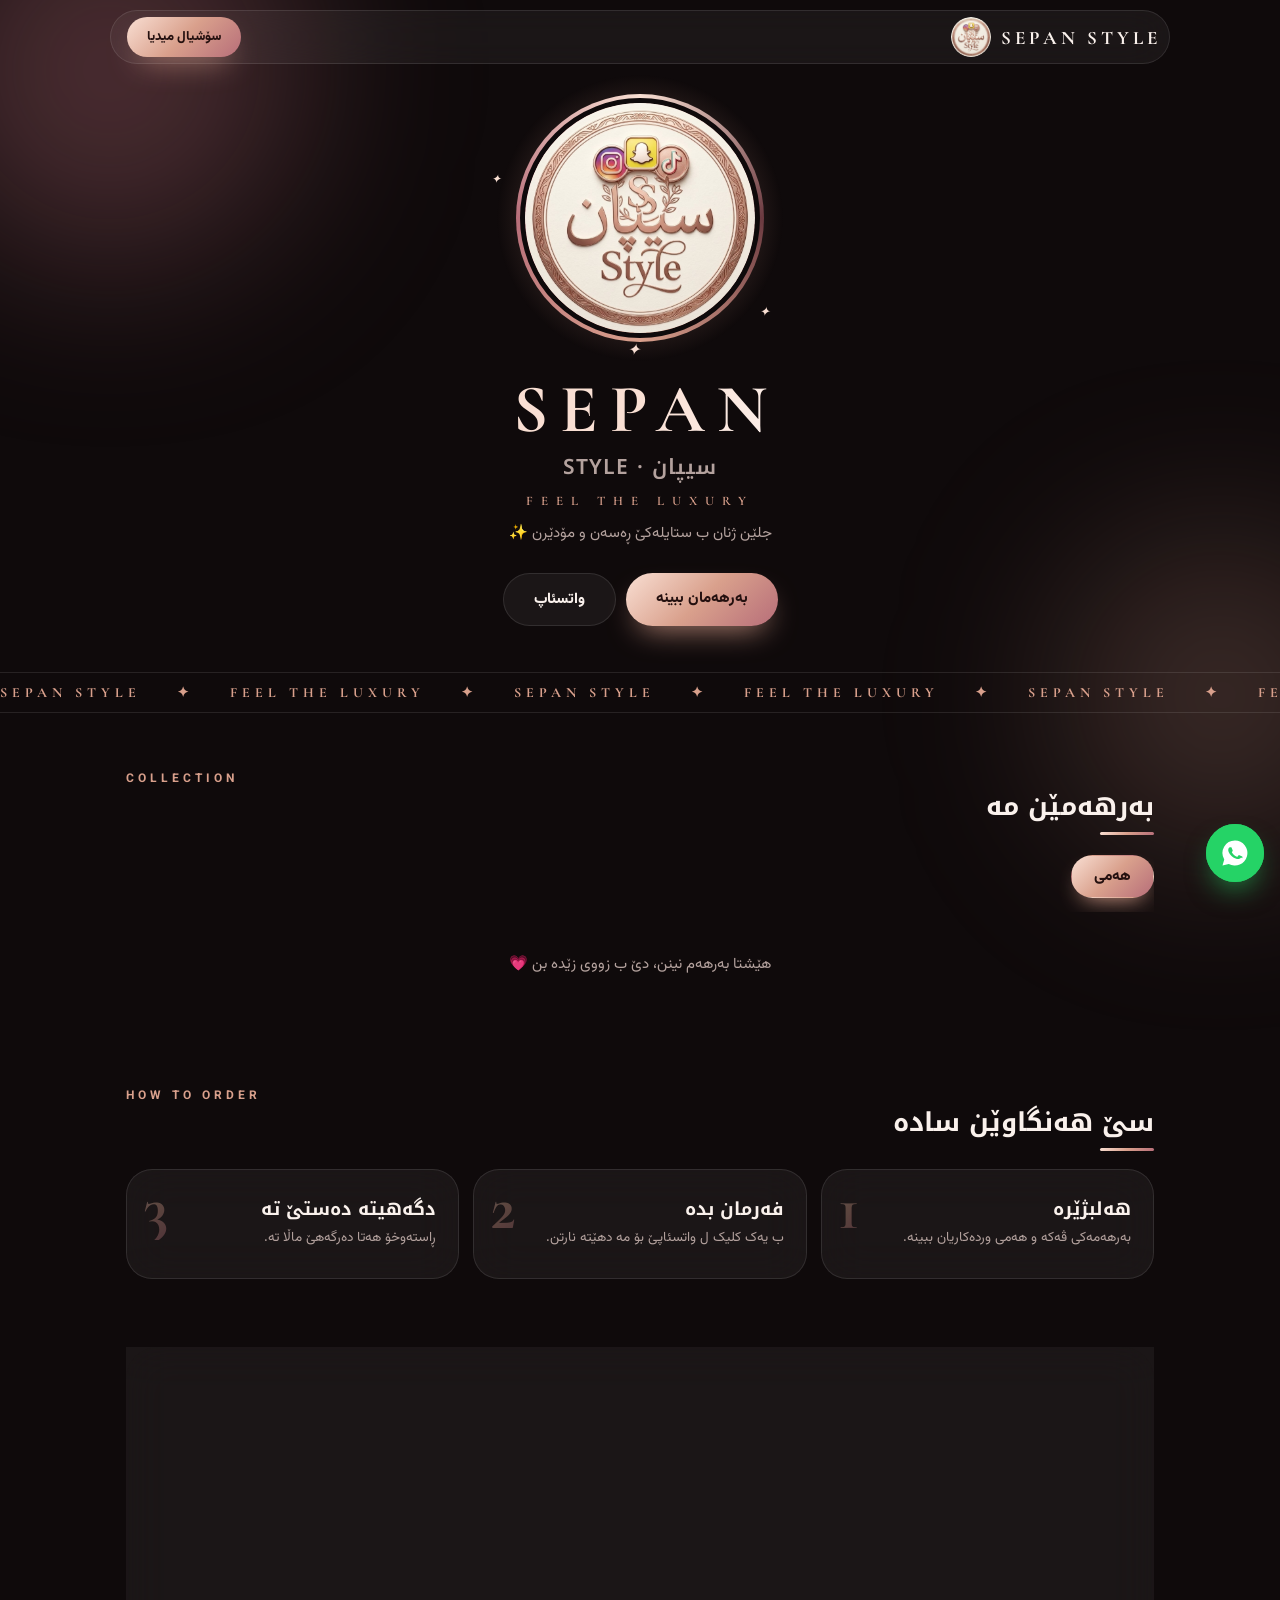
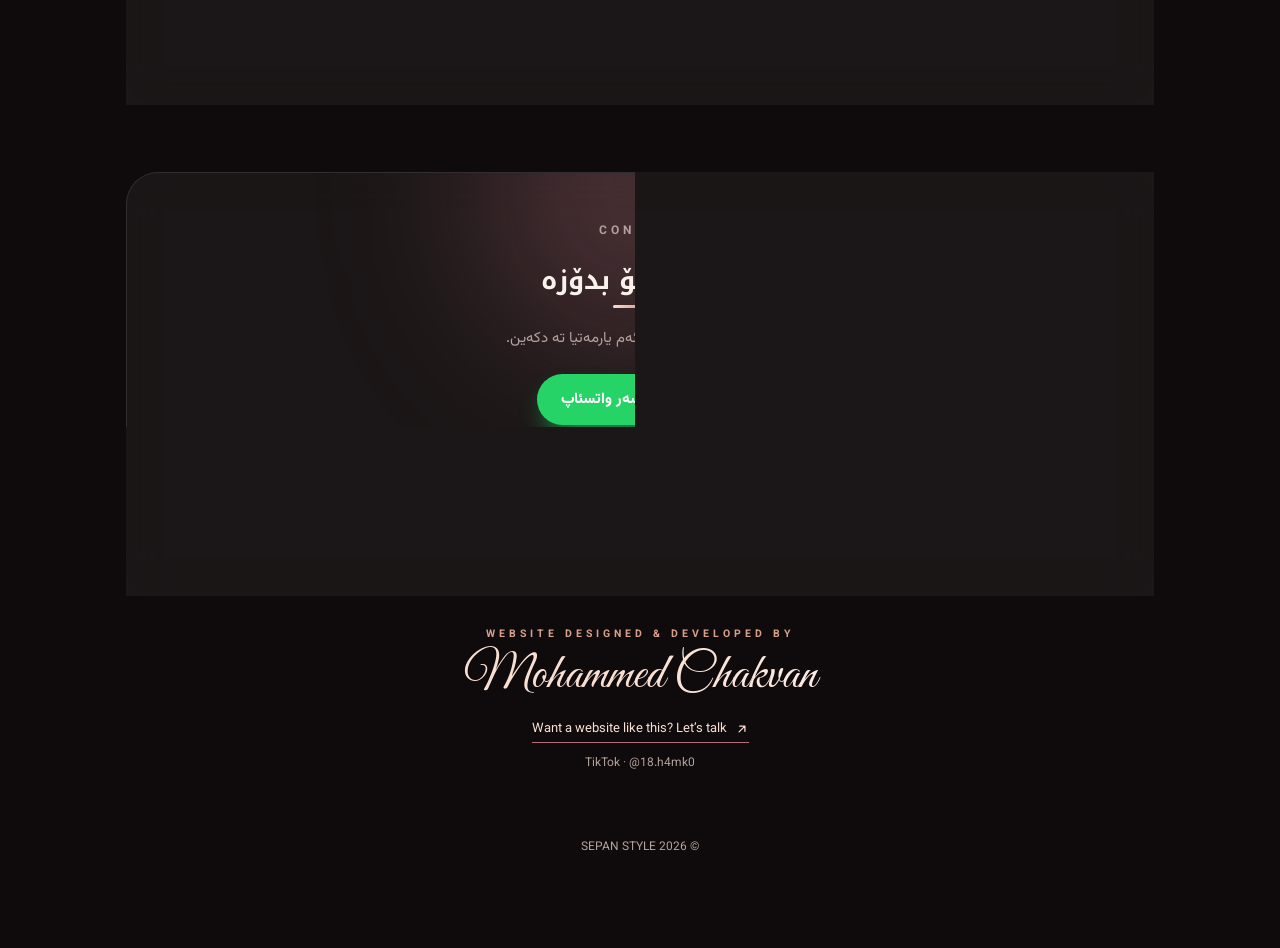
==== index.html @ 9eb83eb8 "Add files via upload" ====
<!DOCTYPE html>
<html lang="ku" dir="rtl"><head><meta charset="UTF-8">
<meta name="viewport" content="width=device-width,initial-scale=1,viewport-fit=cover">
<title>SEPAN STYLE | سیپان</title>
<meta name="description" content="SEPAN STYLE – فرۆشگەهەکا ئۆنلاینا ژنانە، جلێن شیک و مودێرن">
<meta property="og:title" content="SEPAN STYLE | سیپان"><meta property="og:image" content="logo.png">
<meta name="theme-color" content="#0F0A0B">
<link rel="icon" href="favicon.png">
<link href="https://fonts.googleapis.com/css2?family=Great+Vibes&family=Noto+Kufi+Arabic:wght@600;800&family=Vazirmatn:wght@400;500;700&family=Cormorant+Garamond:wght@600;700&display=swap" rel="stylesheet">
<script>document.documentElement.classList.add("js")</script><style>
:root{--bg:#0F0A0B;--ink:#FAF1EC;--mute:#B4A29E;--r1:#F9DFD3;--r2:#D9A08C;--r3:#B76E79;--g:linear-gradient(135deg,#F9DFD3,#D9A08C 50%,#B76E79);--glass:rgba(255,255,255,.05);--edge:rgba(255,255,255,.1)}
*{box-sizing:border-box;margin:0;padding:0;-webkit-tap-highlight-color:transparent}
html{scroll-behavior:smooth;scroll-padding-top:90px}
body{color:var(--ink);font:15px/1.7 Vazirmatn,sans-serif;background:var(--bg);overflow-x:hidden}
h1,h2,h3{font-family:'Noto Kufi Arabic',sans-serif;line-height:1.3}
a{color:inherit;text-decoration:none}button{font:inherit;border:0;background:none;cursor:pointer;color:inherit}
.orb{position:fixed;border-radius:50%;filter:blur(90px);z-index:-1;pointer-events:none;animation:fl 14s ease-in-out infinite alternate}
.o1{width:380px;height:380px;background:rgba(183,110,121,.35);top:-120px;inset-inline-end:-80px}
.o2{width:320px;height:320px;background:rgba(217,160,140,.22);bottom:5%;inset-inline-start:-100px;animation-delay:-6s}
@keyframes fl{to{transform:translate(40px,60px) scale(1.2)}}
.gl{background:var(--glass);backdrop-filter:blur(22px);-webkit-backdrop-filter:blur(22px);border:1px solid var(--edge)}
header{position:sticky;top:calc(10px + env(safe-area-inset-top,0px));z-index:30;width:calc(100% - 20px);max-width:1060px;margin:10px auto 0;display:flex;justify-content:space-between;align-items:center;padding:6px 8px 6px 16px;border-radius:99px;background:rgba(15,10,11,.65);transition:box-shadow .3s,background .3s;animation:dn .8s both}
header.sc2{box-shadow:0 14px 40px -14px #000;background:rgba(15,10,11,.88)}
@keyframes dn{from{opacity:0;transform:translateY(-20px)}}
.brand{display:flex;align-items:center;gap:10px;font:700 19px 'Cormorant Garamond',serif;letter-spacing:4px;direction:ltr}
.brand img{width:40px;height:40px;border-radius:50%}
.btn{position:relative;overflow:hidden;display:inline-block;padding:13px 30px;border-radius:99px;background:var(--g);color:#24100f;font-weight:800;text-align:center;box-shadow:0 14px 30px -12px rgba(217,160,140,.85);transition:transform .25s,box-shadow .25s}
.btn::after{content:"";position:absolute;top:0;bottom:0;width:60px;left:-100px;background:linear-gradient(100deg,transparent,rgba(255,255,255,.65),transparent);transform:skewX(-20deg);animation:sh 4s infinite}
@keyframes sh{40%,100%{left:130%}}
.btn:hover{transform:translateY(-3px)}.btn:active{transform:scale(.97)}.btn.sm{padding:9px 20px;font-size:13px}
.btn.g{background:var(--glass);color:var(--ink);border:1px solid var(--edge);box-shadow:none}.btn.g::after{display:none}
.hero{text-align:center;padding:44px 20px 24px;max-width:640px;margin:0 auto}
.hero>*{animation:up .9s cubic-bezier(.2,.8,.2,1) both}
.hero>:nth-child(2){animation-delay:.15s}.hero>:nth-child(3){animation-delay:.28s}.hero>:nth-child(4){animation-delay:.4s}.hero>:nth-child(5){animation-delay:.52s}
@keyframes up{from{opacity:0;transform:translateY(30px)}}
.logo{position:relative;width:min(60vw,240px);margin:0 auto 28px;animation-name:up,bob;animation-duration:.9s,6s;animation-delay:0s,1s;animation-iteration-count:1,infinite;animation-timing-function:ease,ease-in-out;animation-direction:normal,alternate}
@keyframes bob{to{transform:translateY(-10px)}}
.logo::before{content:"";position:absolute;inset:-4px;border-radius:50%;background:conic-gradient(#F9DFD3,#6b3a40,#D9A08C,#B76E79,#F9DFD3);animation:spin 8s linear infinite}
.logo::after{content:"";position:absolute;inset:-36px;border-radius:50%;background:radial-gradient(circle,rgba(217,160,140,.5),transparent 65%);z-index:-1;animation:pulse 3.5s ease-in-out infinite}
@keyframes spin{to{transform:rotate(360deg)}}@keyframes pulse{50%{transform:scale(1.12);opacity:.7}}
.logo img{position:relative;width:100%;border-radius:50%;display:block;border:5px solid var(--bg)}
.sp{position:absolute;color:var(--r1);font-size:16px;animation:tw 2.8s ease-in-out infinite}
.sp:nth-child(1){top:4%;inset-inline-start:-8%}.sp:nth-child(2){top:30%;inset-inline-end:-12%;animation-delay:.9s;font-size:12px}.sp:nth-child(3){bottom:6%;inset-inline-start:-4%;animation-delay:1.7s;font-size:13px}
@keyframes tw{0%,100%{opacity:0;transform:scale(.4) rotate(0)}50%{opacity:1;transform:scale(1.2) rotate(90deg)}}
.txt{background:linear-gradient(110deg,#F9DFD3 20%,#fff 40%,#D9A08C 60%,#B76E79 80%);background-size:250% 100%;-webkit-background-clip:text;background-clip:text;color:transparent;animation:ms 6s linear infinite}
@keyframes ms{to{background-position:-250% 0}}
.hero .en{font:700 clamp(42px,13vw,68px)/1 'Cormorant Garamond',serif;letter-spacing:12px;padding-inline-start:12px;direction:ltr}
.hero h1{font-size:21px;font-weight:600;letter-spacing:1px;color:var(--mute);margin:10px 0 12px}
.hero p{color:var(--mute);margin-bottom:26px}.row{display:flex;gap:10px;justify-content:center;flex-wrap:wrap}
.mq{overflow:hidden;margin:22px 0;border-block:1px solid var(--edge);padding:11px 0;direction:ltr}
.mq div{display:flex;gap:36px;width:max-content;animation:mq 26s linear infinite;font:700 14px 'Cormorant Garamond',serif;letter-spacing:5px;color:var(--r2)}
@keyframes mq{to{transform:translateX(-50%)}}
section{max-width:1060px;margin:0 auto;padding:34px 16px}
.lbl{color:var(--r2);font-weight:700;font-size:12px;letter-spacing:4px;direction:ltr;text-align:start}
h2{font-size:26px;margin-bottom:18px}
h2::after{content:"";display:block;width:54px;height:3px;border-radius:9px;background:var(--g);margin-top:8px}
.js .rv{opacity:0;transform:translateY(32px);transition:opacity .8s cubic-bezier(.2,.8,.2,1),transform .8s cubic-bezier(.2,.8,.2,1);transition-delay:calc(var(--i,0)*70ms)}.js .rv.in{opacity:1;transform:none}
.filters{display:flex;gap:8px;overflow-x:auto;padding:2px 0 14px;scrollbar-width:none}
.filters button{white-space:nowrap;padding:8px 22px;border-radius:99px;background:var(--glass);border:1px solid var(--edge);color:var(--mute);transition:.25s}
.filters button.on{background:var(--g);color:#24100f;font-weight:800;border-color:transparent;box-shadow:0 10px 22px -10px var(--r2)}
.grid{display:grid;grid-template-columns:repeat(2,1fr);gap:12px}
@media(min-width:760px){.grid{grid-template-columns:repeat(4,1fr);gap:20px}}
.card{background:var(--glass);border:1px solid var(--edge);border-radius:24px;overflow:hidden;text-align:start;position:relative;transition:transform .35s cubic-bezier(.2,.8,.2,1),border-color .3s,box-shadow .3s}
.card:hover{transform:translateY(-8px);border-color:rgba(217,160,140,.55);box-shadow:0 30px 50px -26px rgba(183,110,121,.7)}
.ph{aspect-ratio:3/4;background:linear-gradient(160deg,#2c1f20,#171011);display:grid;place-items:center;font-size:42px;overflow:hidden}
.ph img{width:100%;height:100%;object-fit:cover;transition:transform .6s}.card:hover .ph img{transform:scale(1.08)}
.card .t{padding:12px 14px 16px}.card b{display:block;font-size:14px}.pr{color:var(--r1);font-weight:700;font-size:13.5px}
.tag{position:absolute;top:10px;inset-inline-start:10px;background:var(--g);color:#24100f;font-size:11px;font-weight:800;padding:2px 12px;border-radius:99px;z-index:1}.tag.s{background:#fff;color:#111}
.empty{text-align:center;color:var(--mute);padding:40px 0;grid-column:1/-1}
.modal{position:fixed;inset:0;background:rgba(0,0,0,.65);backdrop-filter:blur(10px);display:flex;align-items:flex-end;justify-content:center;z-index:60;animation:fi .3s}
@keyframes fi{from{opacity:0}}.modal[hidden]{display:none}
.sheet{background:#191112;border:1px solid var(--edge);width:100%;max-width:480px;max-height:92vh;overflow:auto;border-radius:30px 30px 0 0;position:relative;padding-bottom:calc(18px + env(safe-area-inset-bottom,0px));animation:sl .45s cubic-bezier(.2,.8,.2,1)}
@keyframes sl{from{transform:translateY(80px);opacity:0}}
.sheet .ph{aspect-ratio:1/1.1;font-size:60px}.x{position:absolute;top:12px;inset-inline-end:12px;width:38px;height:38px;border-radius:50%;background:rgba(0,0,0,.6);color:#fff;z-index:2;border:1px solid var(--edge)}
.th{display:flex;gap:8px;padding:10px 16px 0;overflow-x:auto}.th img{width:56px;height:56px;object-fit:cover;border-radius:12px;opacity:.5;border:2px solid transparent;transition:.2s}.th img.on{opacity:1;border-color:var(--r2)}
.sb{padding:16px}.sb h3{font-size:21px}.sz{display:flex;gap:8px;flex-wrap:wrap;margin:10px 0 6px}
.sz button{min-width:46px;padding:8px 14px;border-radius:14px;border:1.5px solid var(--edge);font-weight:700;transition:.2s}.sz button.on{background:var(--g);color:#24100f;border-color:transparent}
.socs{display:grid;gap:14px}@media(min-width:760px){.socs{grid-template-columns:repeat(3,1fr)}}
.sc{--x:50%;--y:50%;position:relative;display:flex;align-items:center;gap:16px;padding:22px 20px;border-radius:28px;overflow:hidden;background:linear-gradient(160deg,rgba(255,255,255,.08),rgba(255,255,255,.02));border:1px solid var(--edge);transition:transform .35s cubic-bezier(.2,.8,.2,1),border-color .3s,box-shadow .3s}
.sc::before{content:"";position:absolute;inset:0;background:radial-gradient(260px circle at var(--x) var(--y),var(--c),transparent 70%);opacity:0;transition:opacity .3s;mix-blend-mode:soft-light}
.sc::after{content:"";position:absolute;width:150px;height:150px;border-radius:50%;inset-inline-end:-50px;top:-60px;background:var(--c);opacity:.2;filter:blur(44px);transition:opacity .3s}
.sc:hover{transform:translateY(-6px);border-color:var(--c);box-shadow:0 26px 44px -24px var(--c)}.sc:hover::before{opacity:.7}.sc:hover::after{opacity:.45}
.sc.ig{--c:#E1306C}.sc.tt{--c:#25F4EE}.sc.snap{--c:#FFFC00}
.si{flex:none;width:62px;height:62px;border-radius:20px;display:grid;place-items:center;box-shadow:0 14px 26px -10px var(--c);position:relative;z-index:1;transition:transform .4s}
.sc:hover .si{transform:rotate(-8deg) scale(1.1)}.si svg{width:30px;height:30px}
.ig .si{background:linear-gradient(45deg,#F9CE34,#EE2A7B 55%,#6228D7)}.tt .si{background:#000;border:1px solid rgba(255,255,255,.2)}.tt .si svg{filter:drop-shadow(2px 2px 0 #FE2C55) drop-shadow(-2px -2px 0 #25F4EE)}.snap .si{background:#FFFC00}
.st{flex:1;display:flex;flex-direction:column;position:relative;z-index:1;min-width:0}.st b{font-size:17px}.st small{color:var(--mute);font-size:12px}
.st em{font-style:normal;color:var(--r1);font-weight:700;font-size:14px;margin-top:4px;direction:ltr;text-align:start;display:block}
.ar{position:relative;z-index:1;flex:none;width:36px;height:36px;border-radius:50%;display:grid;place-items:center;border:1px solid var(--edge);transition:.3s}
.ar svg{width:16px;height:16px}.sc:hover .ar{background:var(--c);color:#111;border-color:transparent;transform:rotate(-45deg)}
.cta{margin-top:18px;display:flex;flex-wrap:wrap;align-items:center;justify-content:space-between;gap:14px;padding:22px;border-radius:28px}
.cta b{font-size:17px;display:block}.cta span{color:var(--mute);font-size:13px}
.cta .ph2{font-weight:800;direction:ltr;color:var(--r1);margin-top:4px;display:block;font-size:16px}
.wa{display:inline-flex;align-items:center;gap:10px;background:#25D366;color:#fff;padding:13px 24px;border-radius:99px;font-weight:800;box-shadow:0 14px 28px -12px #25D366;transition:transform .25s}.wa:hover{transform:translateY(-3px)}
.wa svg{width:22px;height:22px}
.fab{position:fixed;bottom:calc(18px + env(safe-area-inset-bottom,0px));inset-inline-start:16px;z-index:40;width:58px;height:58px;border-radius:50%;background:#25D366;display:grid;place-items:center;box-shadow:0 14px 28px -8px rgba(37,211,102,.6)}
.fab::before{content:"";position:absolute;inset:0;border-radius:50%;border:2px solid #25D366;animation:rp 2.2s infinite}
@keyframes rp{to{transform:scale(1.7);opacity:0}}.fab svg{width:30px;height:30px}
.own{position:relative;text-align:center;padding:48px 16px;border-radius:32px;overflow:hidden}
.own::before{content:"";position:absolute;inset:-2px;border-radius:inherit;padding:2px;background:conic-gradient(from 0deg,transparent,#D9A08C,transparent 40%,#B76E79,transparent 80%);-webkit-mask:linear-gradient(#000 0 0) content-box,linear-gradient(#000 0 0);-webkit-mask-composite:xor;mask-composite:exclude;animation:spin 7s linear infinite}
.own small{display:block;color:var(--r2);font-weight:700;letter-spacing:5px;font-size:11px;direction:ltr}
.own .nm{font:400 clamp(58px,19vw,110px)/1.1 'Great Vibes',cursive;margin:10px 0 6px;filter:drop-shadow(0 8px 24px rgba(217,160,140,.35));direction:ltr;display:block}
.own span.k{color:var(--mute);font-size:13px}
.own .ln{width:80px;height:1px;margin:14px auto 0;background:var(--g)}
footer{text-align:center;color:var(--mute);font-size:12px;padding:20px 16px calc(90px + env(safe-area-inset-bottom,0px))}

.hero .fl{display:block;margin:2px 0 12px;font:600 13px 'Cormorant Garamond',serif;letter-spacing:8px;color:var(--r2);direction:ltr}
.steps{display:grid;gap:14px}@media(min-width:760px){.steps{grid-template-columns:repeat(3,1fr)}}
.stp{position:relative;padding:28px 22px;border-radius:26px;overflow:hidden;transition:transform .35s,border-color .3s}
.stp:hover{transform:translateY(-6px);border-color:rgba(217,160,140,.5)}
.stp i{font:700 64px/1 'Cormorant Garamond',serif;font-style:normal;position:absolute;inset-inline-end:16px;top:6px;background:var(--g);-webkit-background-clip:text;background-clip:text;color:transparent;opacity:.35}
.stp h3{font-size:18px;margin-bottom:6px;position:relative}.stp p{color:var(--mute);font-size:13.5px;position:relative}
.about{text-align:center;padding:44px 22px;border-radius:32px}
.about h2::after{margin-inline:auto}.about>p{color:var(--mute);max-width:560px;margin:0 auto 24px}
.fts{display:grid;gap:12px;text-align:start}@media(min-width:760px){.fts{grid-template-columns:repeat(3,1fr)}}
.ft{padding:16px 18px;border-radius:20px;background:rgba(255,255,255,.04);border:1px solid var(--edge);transition:.3s}.ft:hover{border-color:var(--r2);transform:translateY(-4px)}
.ft b{display:block;color:var(--r1);font-size:15px}.ft span{color:var(--mute);font-size:12.5px}
.ct{text-align:center;padding:48px 20px;border-radius:32px;position:relative;overflow:hidden}
.ct::before{content:"";position:absolute;width:320px;height:320px;border-radius:50%;background:rgba(183,110,121,.3);filter:blur(80px);top:-140px;left:50%;transform:translateX(-50%);animation:pulse 5s infinite}
.ct>*{position:relative}.ct h2::after{margin-inline:auto}.ct>p{color:var(--mute);margin-bottom:22px}
.pills{display:flex;flex-wrap:wrap;gap:10px;justify-content:center;margin-top:22px}
.pl{--c:#fff;display:inline-flex;align-items:center;gap:10px;padding:8px 20px 8px 8px;border-radius:99px;border:1px solid var(--edge);background:var(--glass);font-weight:700;font-size:14px;transition:transform .3s,border-color .3s,box-shadow .3s}
.pl .si{width:36px;height:36px;border-radius:50%;box-shadow:none}.pl .si svg{width:18px;height:18px}
.pl:hover{transform:translateY(-4px);border-color:var(--c);box-shadow:0 14px 28px -14px var(--c)}
.pl.ig{--c:#E1306C}.pl.tt{--c:#25F4EE}.pl.snap{--c:#FFFC00}
.ig .si{background:linear-gradient(45deg,#F9CE34,#EE2A7B 55%,#6228D7)}.tt .si{background:#000;border:1px solid rgba(255,255,255,.2)}.snap .si{background:#FFFC00}
.dev{text-align:center;padding:30px 16px 10px}
.dev small{display:block;color:var(--r2);letter-spacing:4px;font-size:10.5px;font-weight:700;direction:ltr}
.dev .nm{font:400 clamp(34px,10vw,50px)/1.2 'Great Vibes',cursive;direction:ltr;display:block;margin:2px 0 10px}
.dev .lt{display:inline-flex;align-items:center;gap:8px;font-size:13px;color:var(--r1);border-bottom:1px solid var(--r3);padding-bottom:2px;direction:ltr;transition:gap .3s}.dev .lt:hover{gap:14px}.dev .lt svg{width:14px;height:14px}
.dev .tk{display:block;margin-top:10px;color:var(--mute);font-size:12px;direction:ltr}
@media(prefers-reduced-motion:reduce){*,*::before,*::after{animation:none!important;transition:none!important}.js .rv{opacity:1;transform:none}}
</style></head><body>
<i class="orb o1"></i><i class="orb o2"></i>
<header class="gl" id="hd"><a class="brand" href="#"><img src="logo.png" alt=""><span>SEPAN STYLE</span></a><a class="btn sm" href="#follow">سۆشیال میدیا</a></header>
<div class="hero"><div class="logo"><img src="logo.png" alt="SEPAN STYLE"><i class="sp">✦</i><i class="sp">✦</i><i class="sp">✦</i></div><div class="en txt">SEPAN</div><h1>سیپان · STYLE</h1><span class="fl">FEEL THE LUXURY</span><p>جلێن ژنان ب ستایلەکێ ڕەسەن و مۆدێرن ✨</p><div class="row"><a class="btn" href="#shop">بەرهەمان ببینە</a><a class="btn g" id="hwa" target="_blank" rel="noopener">واتسئاپ</a></div></div>
<div class="mq"><div><span>SEPAN STYLE</span><span>✦</span><span>FEEL THE LUXURY</span><span>✦</span><span>SEPAN STYLE</span><span>✦</span><span>FEEL THE LUXURY</span><span>✦</span><span>SEPAN STYLE</span><span>✦</span><span>FEEL THE LUXURY</span><span>✦</span><span>SEPAN STYLE</span><span>✦</span><span>FEEL THE LUXURY</span><span>✦</span><span>SEPAN STYLE</span><span>✦</span><span>FEEL THE LUXURY</span><span>✦</span><span>SEPAN STYLE</span><span>✦</span><span>FEEL THE LUXURY</span><span>✦</span><span>SEPAN STYLE</span><span>✦</span><span>FEEL THE LUXURY</span><span>✦</span><span>SEPAN STYLE</span><span>✦</span><span>FEEL THE LUXURY</span><span>✦</span></div></div>
<section id="shop"><p class="lbl rv">COLLECTION</p><h2 class="rv">بەرهەمێن مە</h2><div class="filters rv" id="filters"></div><div class="grid" id="grid"></div></section>
<section id="how"><p class="lbl rv">HOW TO ORDER</p><h2 class="rv">سێ هەنگاوێن سادە</h2><div class="steps">
<div class="stp gl rv" style="--i:0"><i>1</i><h3>هەلبژێرە</h3><p>بەرهەمەکی ڤەکە و هەمی وردەکاریان ببینە.</p></div>
<div class="stp gl rv" style="--i:1"><i>2</i><h3>فەرمان بدە</h3><p>ب یەک کلیک ل واتسئاپێ بۆ مە دهێتە نارتن.</p></div>
<div class="stp gl rv" style="--i:2"><i>3</i><h3>دگەهیتە دەستێ تە</h3><p>ڕاستەوخۆ هەتا دەرگەهێ ماڵا تە.</p></div></div></section>
<section id="about"><div class="about gl rv"><p class="lbl" style="text-align:center">ABOUT US</p><h2>لوکس، هەتا دەرگەهێ ماڵا تە</h2><p>SEPAN STYLE فرۆشگەهەکا ئۆنلاینا ژنانەیە، جل و بەرگێن شیک و مودێرن پێشکێش دکەت، ب ئەزموونەکا کڕینا ئاسان و جوان.</p>
<div class="fts"><div class="ft"><b>کوالیتیا بلند</b><span>ب وردبینی هاتینە هەلبژارتن.</span></div><div class="ft"><b>خزمەتگوزاریا تایبەت</b><span>یارمەتیا ڕاستەوخۆ ل سەر واتسئاپ.</span></div><div class="ft"><b>گەیاندن</b><span>ڕاستەوخۆ بۆ دەرگەهێ ماڵێ.</span></div></div></div></section>
<section id="follow"><div class="ct gl rv"><p class="lbl" style="text-align:center">CONTACT</p><h2>ستایلا خۆ بدۆزە</h2><p>پەیامەکێ بۆ مە بنێرە و ئەم یارمەتیا تە دکەین.</p>
<a class="wa" id="cwa" target="_blank" rel="noopener"><svg viewBox="0 0 24 24" fill="#fff"><path d="M12 2a10 10 0 0 0-8.6 15.1L2 22l5-1.3A10 10 0 1 0 12 2zm4.800 13.600c-.2.600-1.200 1.100-1.700 1.200-.5.100-1 .2-3.100-.6-2.600-1.100-4.300-3.700-4.400-3.900-.1-.2-1-1.400-1-2.600s.6-1.900.9-2.100c.2-.3.500-.3.700-.3h.5c.2 0 .4 0 .6.500l.8 2c.1.2.1.400 0 .5l-.4.600c-.2.200-.3.400-.1.600.2.300.8 1.200 1.600 2 1.100.9 2 1.200 2.300 1.400.3.100.4.100.6-.1l.8-1c.2-.3.400-.2.600-.1l1.900.9c.3.100.5.200.5.400.1.100.1.600-.1 1.200z"/></svg> چات ل سەر واتسئاپ</a>
<div class="pills">
<a class="pl ig" href="https://www.instagram.com/sepan.style" target="_blank" rel="noopener"><span class="si"><svg viewBox="0 0 24 24" fill="none" stroke="#fff" stroke-width="1.8" stroke-linecap="round"><rect x="3.5" y="3.5" width="17" height="17" rx="5"/><circle cx="12" cy="12" r="4"/><circle cx="17.2" cy="6.8" r="1" fill="#fff" stroke="none"/></svg></span>Instagram</a>
<a class="pl tt" href="https://www.tiktok.com/@sepan.style" target="_blank" rel="noopener"><span class="si"><svg viewBox="0 0 24 24" fill="#fff"><path d="M12.525.02c1.31-.02 2.61-.01 3.91-.02.08 1.53.63 3.09 1.75 4.17 1.12 1.11 2.7 1.62 4.24 1.79v4.03c-1.44-.05-2.89-.35-4.2-.97-.57-.26-1.1-.59-1.62-.93-.01 2.92.01 5.84-.02 8.75-.08 1.4-.54 2.79-1.35 3.94-1.31 1.92-3.58 3.17-5.91 3.21-1.43.08-2.86-.31-4.08-1.03-2.02-1.19-3.44-3.37-3.65-5.71-.02-.5-.03-1-.01-1.49.18-1.9 1.12-3.72 2.58-4.96 1.66-1.44 3.98-2.13 6.15-1.72.02 1.48-.04 2.96-.04 4.44-.99-.32-2.15-.23-3.02.37-.63.41-1.11 1.04-1.36 1.75-.21.51-.15 1.07-.14 1.61.24 1.64 1.82 3.02 3.5 2.87 1.12-.01 2.19-.66 2.77-1.61.19-.33.4-.67.41-1.06.1-1.79.06-3.57.07-5.36.01-4.03-.01-8.05.02-12.07z"/></svg></span>TikTok</a>
<a class="pl snap" href="https://www.snapchat.com/add/sepan.style" target="_blank" rel="noopener"><span class="si"><svg viewBox="0 0 24 24" fill="#fff" stroke="#111" stroke-width="1.2" stroke-linejoin="round"><path d="M12 2.5c-3 0-5.2 2.2-5.2 5.200v1.800c-.5.2-1.300.4-2 .5.3.8.9 1 1.700 1.100-.3 1-1.200 1.900-2.400 2.400.5.6 1.500.7 2.300.8.200.4.500.7 1 .7.600 0 1.100-.1 1.700.2.800.5 1.200.8 2 .8h.4c.8 0 1.200-.3 2-.8.6-.3 1.100-.2 1.700-.2.500 0 .8-.3 1-.7.800-.1 1.800-.2 2.300-.8-1.200-.5-2.100-1.400-2.400-2.400.8-.1 1.400-.3 1.700-1.100-.7-.1-1.500-.3-2-.5V7.700c0-3-2.200-5.200-5.100-5.200z"/></svg></span>Snapchat</a></div>
<a class="ph2" href="tel:07502326795" style="display:block;margin-top:20px;direction:ltr;color:var(--r1);font-weight:800">0750 232 6795</a></div>
<div class="dev rv"><small>WEBSITE DESIGNED &amp; DEVELOPED BY</small><span class="nm txt">Mohammed Chakvan</span>
<a class="lt" href="https://wa.me/9647508863907" target="_blank" rel="noopener">Want a website like this? Let’s talk <svg viewBox="0 0 24 24" fill="none" stroke="currentColor" stroke-width="2.2" stroke-linecap="round" stroke-linejoin="round"><path d="M7 17L17 7M8 7h9v9"/></svg></a>
<a class="tk" href="https://www.tiktok.com/@18.h4mk0" target="_blank" rel="noopener">TikTok · @18.h4mk0</a></div></section>
<footer>© 2026 SEPAN STYLE</footer>
<a class="fab" id="fab" target="_blank" rel="noopener" aria-label="WhatsApp"><svg viewBox="0 0 24 24" fill="#fff"><path d="M12 2a10 10 0 0 0-8.6 15.1L2 22l5-1.3A10 10 0 1 0 12 2zm4.800 13.600c-.2.600-1.200 1.100-1.700 1.200-.5.100-1 .2-3.100-.6-2.600-1.100-4.300-3.700-4.400-3.900-.1-.2-1-1.400-1-2.600s.6-1.900.9-2.100c.2-.3.500-.3.700-.3h.5c.2 0 .4 0 .6.500l.8 2c.1.2.1.400 0 .5l-.4.600c-.2.200-.3.400-.1.600.2.300.8 1.200 1.600 2 1.100.9 2 1.200 2.300 1.400.3.100.4.100.6-.1l.8-1c.2-.3.400-.2.600-.1l1.900.9c.3.100.5.200.5.400.1.100.1.600-.1 1.200z"/></svg></a>
<div class="modal" id="m" hidden onclick="if(event.target===this)closeM()"><div class="sheet"><button class="x" onclick="closeM()">✕</button>
<div class="ph" id="mi"></div><div class="th" id="mt"></div>
<div class="sb"><h3 id="mn"></h3><div class="pr" id="mp"></div><div id="msw" hidden><p style="margin-top:14px;font-weight:700">سایز هەلبژێرە:</p><div class="sz" id="ms"></div></div><a class="btn" id="mo" style="display:block;margin-top:16px" target="_blank" rel="noopener">فەرمانێ ب واتسئاپ بدە</a></div></div></div>
<script src="config.js"></script>
<script>
const C=typeof CFG!=='undefined'?CFG:{WHATSAPP:'9647502326795'},$=id=>document.getElementById(id),wa=t=>`https://wa.me/${C.WHATSAPP}?text=${encodeURIComponent(t||'سلاڤ، حەز دکەم پسیارەکێ بکەم')}`,
esc=s=>String(s??'').replace(/[&<>"']/g,c=>({'&':'&amp;','<':'&lt;','>':'&gt;','"':'&quot;',"'":'&#39;'}[c]));
$('hwa').href=wa();$('cwa').href=wa();$('fab').href=wa();
let P=[],cat='هەمی',cur=null,sz='',img=0,cats=[];
const price=p=>p.price?p.price.toLocaleString('en')+' دینار':'بۆ نرخی پسیار بکە';
const io='IntersectionObserver' in window?new IntersectionObserver(e=>e.forEach(x=>{if(x.isIntersecting){x.target.classList.add('in');io.unobserve(x.target)}}),{threshold:.12}):null;
const watch=()=>document.querySelectorAll('.rv:not(.in)').forEach(el=>io?io.observe(el):el.classList.add('in'));
async function load(){
 try{const r=await fetch('products.json',{cache:'no-cache'});P=r.ok?await r.json():[]}catch(e){console.error(e);P=[]}
 render()}
function render(){
 cats=['هەمی',...new Set(P.map(p=>p.category).filter(Boolean))];
 $('filters').innerHTML=cats.map((c,i)=>`<button class="${c===cat?'on':''}" onclick="cat=cats[${i}];render()">${esc(c)}</button>`).join('');
 const L=P.filter(p=>cat==='هەمی'||p.category===cat);
 $('grid').innerHTML=L.length?L.map((p,i)=>`<button class="card rv" style="--i:${i%8}" onclick="openM(${+p.id})">${p.soldout?'<span class="tag s">تەمام بوو</span>':p.is_new?'<span class="tag">نوی</span>':''}<div class="ph">${p.images?.[0]?`<img src="${esc(p.images[0])}" loading="lazy" alt="">`:'👗'}</div><div class="t"><b>${esc(p.name)}</b><span class="pr">${price(p)}</span></div></button>`).join(''):'<p class="empty">هێشتا بەرهەم نینن، دێ ب زووی زێدە بن 💗</p>';
 watch()}
function openM(id){cur=P.find(p=>p.id==id);sz=cur.sizes?.[0]||'';img=0;
 $('mn').textContent=cur.name;$('mp').textContent=price(cur);
 $('msw').hidden=!cur.sizes?.length;
 $('ms').innerHTML=(cur.sizes||[]).map((s,i)=>`<button onclick="sz=cur.sizes[${i}];upd()">${esc(s)}</button>`).join('');
 upd();$('m').hidden=false;document.body.style.overflow='hidden'}
function upd(){
 const im=cur.images||[];
 $('mi').innerHTML=im[img]?`<img src="${esc(im[img])}" alt="">`:'👗';
 $('mt').innerHTML=im.length>1?im.map((u,i)=>`<img src="${esc(u)}" class="${i===img?'on':''}" onclick="img=${i};upd()">`).join(''):'';
 document.querySelectorAll('#ms button').forEach(b=>b.classList.toggle('on',b.textContent===sz));
 const o=$('mo');
 if(cur.soldout){o.textContent='تەمام بوو';o.removeAttribute('href');o.style.opacity=.5}
 else{o.textContent='فەرمانێ ب واتسئاپ بدە';o.style.opacity=1;
  o.href=wa(`سلاڤ 👋 حەز دکەم ڤی بەرهەمی فەرمان بکەم:\n${cur.name}${sz?'\nسایز: '+sz:''}\nنرخ: ${price(cur)}`)}}
function closeM(){$('m').hidden=true;document.body.style.overflow=''}
document.addEventListener('keydown',e=>e.key==='Escape'&&closeM());
addEventListener('scroll',()=>$('hd').classList.toggle('sc2',scrollY>20),{passive:true});
document.querySelectorAll('.sc').forEach(c=>c.addEventListener('pointermove',e=>{const r=c.getBoundingClientRect();c.style.setProperty('--x',e.clientX-r.left+'px');c.style.setProperty('--y',e.clientY-r.top+'px')}));
watch();setTimeout(()=>document.querySelectorAll(".rv").forEach(e=>e.classList.add("in")),2500);load();
</script></body></html>
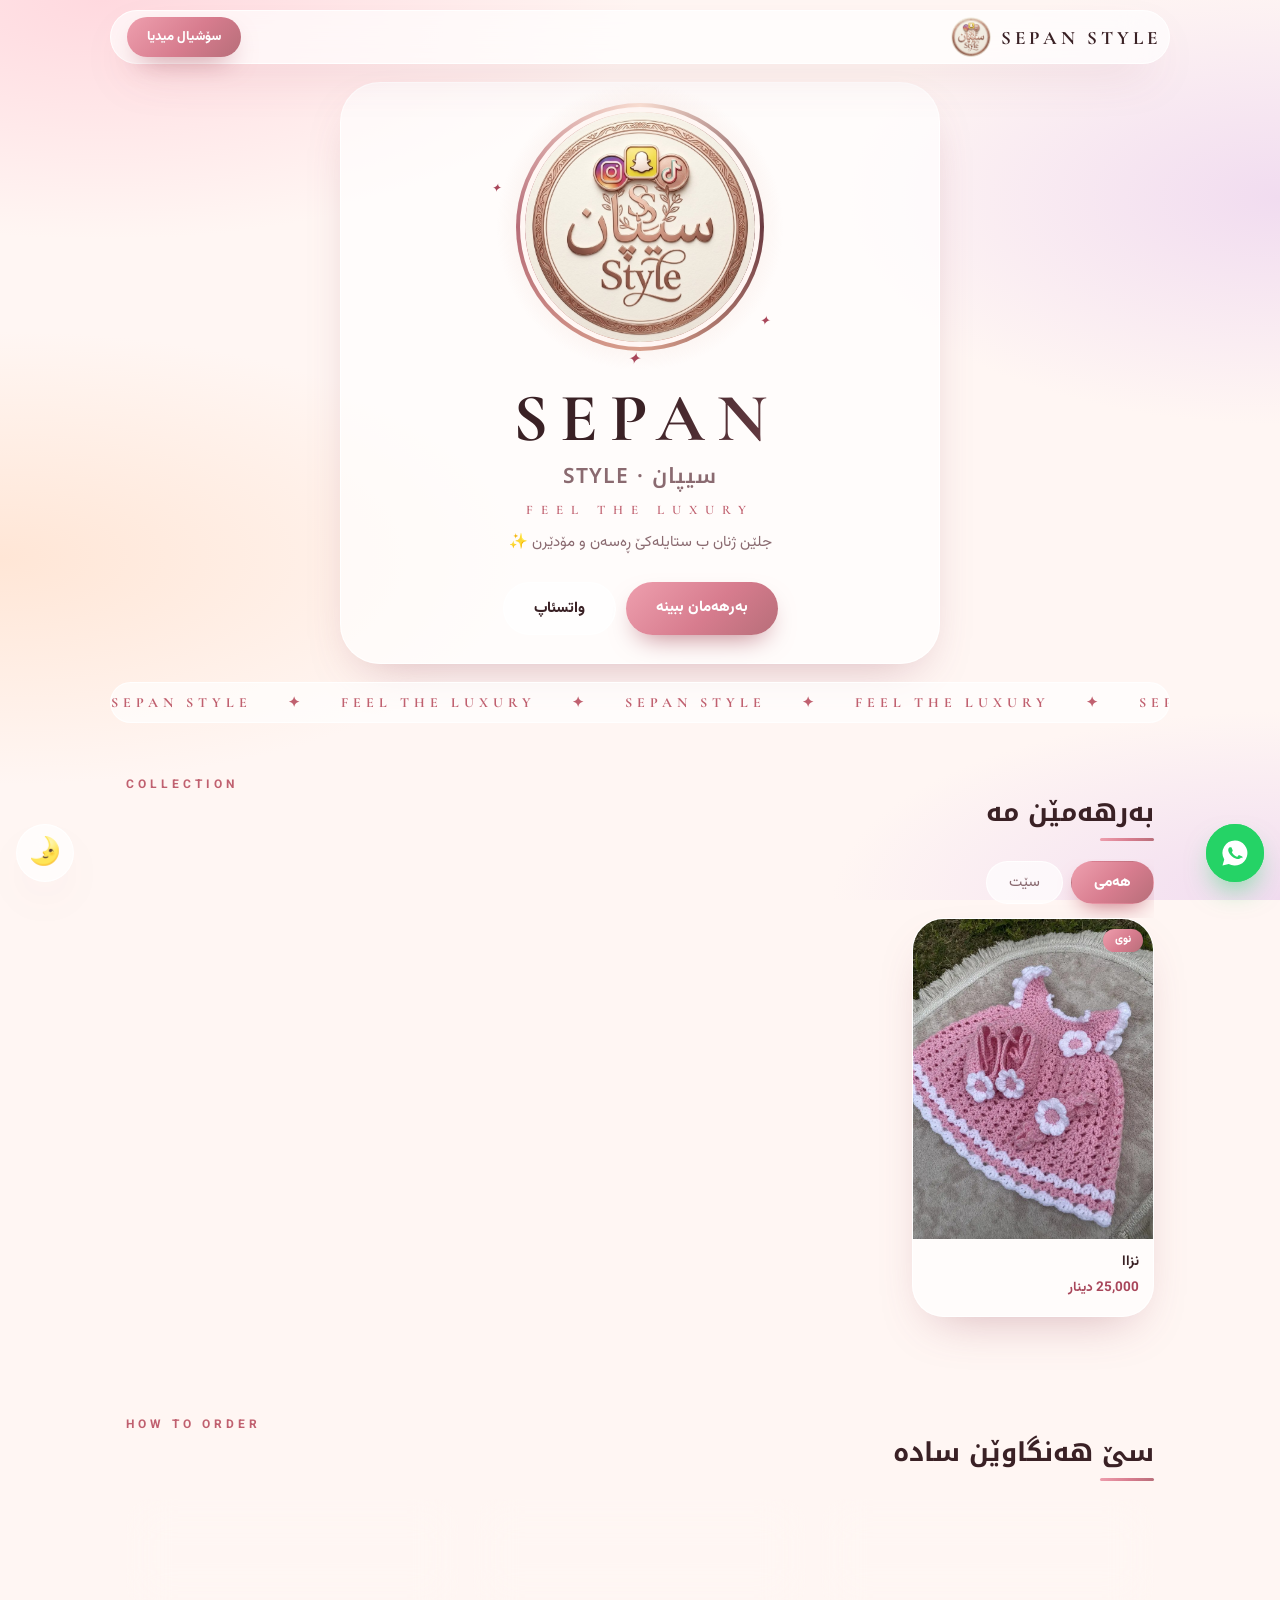
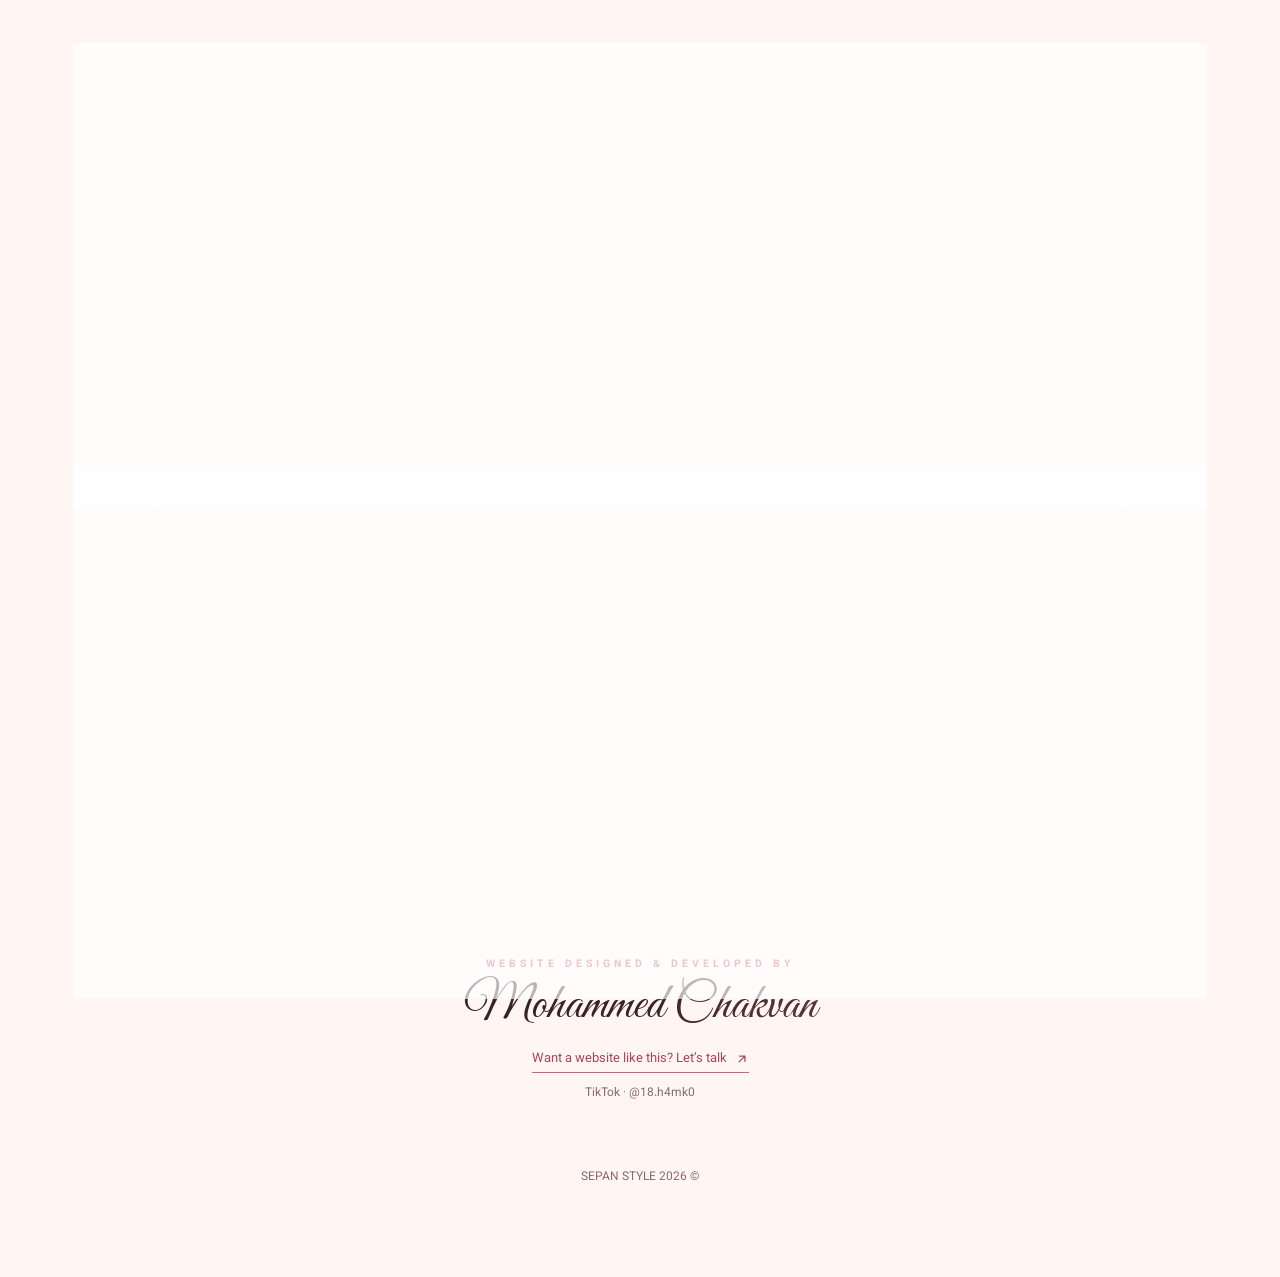
==== commit 61eaa47b: "Add files via upload" ====
--- a/index.html
+++ b/index.html
@@ -4,10 +4,10 @@
 <title>SEPAN STYLE | سیپان</title>
 <meta name="description" content="SEPAN STYLE – فرۆشگەهەکا ئۆنلاینا ژنانە، جلێن شیک و مودێرن">
 <meta property="og:title" content="SEPAN STYLE | سیپان"><meta property="og:image" content="logo.png">
-<meta name="theme-color" content="#0F0A0B">
+<meta name="theme-color" content="#FFF6F3">
 <link rel="icon" href="favicon.png">
 <link href="https://fonts.googleapis.com/css2?family=Great+Vibes&family=Noto+Kufi+Arabic:wght@600;800&family=Vazirmatn:wght@400;500;700&family=Cormorant+Garamond:wght@600;700&display=swap" rel="stylesheet">
-<script>document.documentElement.classList.add("js")</script><style>
+<script>document.documentElement.classList.add("js");try{if(localStorage.getItem("theme")==="dark")document.documentElement.classList.add("dark")}catch(e){}</script><style>
 :root{--bg:#0F0A0B;--ink:#FAF1EC;--mute:#B4A29E;--r1:#F9DFD3;--r2:#D9A08C;--r3:#B76E79;--g:linear-gradient(135deg,#F9DFD3,#D9A08C 50%,#B76E79);--glass:rgba(255,255,255,.05);--edge:rgba(255,255,255,.1)}
 *{box-sizing:border-box;margin:0;padding:0;-webkit-tap-highlight-color:transparent}
 html{scroll-behavior:smooth;scroll-padding-top:90px}
@@ -130,7 +130,7 @@
 .dev .lt{display:inline-flex;align-items:center;gap:8px;font-size:13px;color:var(--r1);border-bottom:1px solid var(--r3);padding-bottom:2px;direction:ltr;transition:gap .3s}.dev .lt:hover{gap:14px}.dev .lt svg{width:14px;height:14px}
 .dev .tk{display:block;margin-top:10px;color:var(--mute);font-size:12px;direction:ltr}
 @media(prefers-reduced-motion:reduce){*,*::before,*::after{animation:none!important;transition:none!important}.js .rv{opacity:1;transform:none}}
-</style></head><body>
+</style><link rel="stylesheet" href="theme.css?v=1"></head><body>
 <i class="orb o1"></i><i class="orb o2"></i>
 <header class="gl" id="hd"><a class="brand" href="#"><img src="logo.png" alt=""><span>SEPAN STYLE</span></a><a class="btn sm" href="#follow">سۆشیال میدیا</a></header>
 <div class="hero"><div class="logo"><img src="logo.png" alt="SEPAN STYLE"><i class="sp">✦</i><i class="sp">✦</i><i class="sp">✦</i></div><div class="en txt">SEPAN</div><h1>سیپان · STYLE</h1><span class="fl">FEEL THE LUXURY</span><p>جلێن ژنان ب ستایلەکێ ڕەسەن و مۆدێرن ✨</p><div class="row"><a class="btn" href="#shop">بەرهەمان ببینە</a><a class="btn g" id="hwa" target="_blank" rel="noopener">واتسئاپ</a></div></div>
@@ -154,6 +154,7 @@
 <a class="tk" href="https://www.tiktok.com/@18.h4mk0" target="_blank" rel="noopener">TikTok · @18.h4mk0</a></div></section>
 <footer>© 2026 SEPAN STYLE</footer>
 <a class="fab" id="fab" target="_blank" rel="noopener" aria-label="WhatsApp"><svg viewBox="0 0 24 24" fill="#fff"><path d="M12 2a10 10 0 0 0-8.6 15.1L2 22l5-1.3A10 10 0 1 0 12 2zm4.800 13.600c-.2.600-1.200 1.100-1.700 1.200-.5.100-1 .2-3.100-.6-2.600-1.100-4.300-3.700-4.400-3.900-.1-.2-1-1.400-1-2.600s.6-1.900.9-2.100c.2-.3.500-.3.700-.3h.5c.2 0 .4 0 .6.500l.8 2c.1.2.1.400 0 .5l-.4.600c-.2.200-.3.400-.1.600.2.300.8 1.200 1.600 2 1.100.9 2 1.200 2.300 1.400.3.100.4.100.6-.1l.8-1c.2-.3.400-.2.600-.1l1.900.9c.3.100.5.200.5.400.1.100.1.600-.1 1.200z"/></svg></a>
+<button class="tbtn" id="themeBtn" onclick="toggleTheme()" aria-label="Theme">🌛</button>
 <div class="modal" id="m" hidden onclick="if(event.target===this)closeM()"><div class="sheet"><button class="x" onclick="closeM()">✕</button>
 <div class="ph" id="mi"></div><div class="th" id="mt"></div>
 <div class="sb"><h3 id="mn"></h3><div class="pr" id="mp"></div><div id="msw" hidden><p style="margin-top:14px;font-weight:700">سایز هەلبژێرە:</p><div class="sz" id="ms"></div></div><a class="btn" id="mo" style="display:block;margin-top:16px" target="_blank" rel="noopener">فەرمانێ ب واتسئاپ بدە</a></div></div></div>
@@ -194,4 +195,7 @@
 addEventListener('scroll',()=>$('hd').classList.toggle('sc2',scrollY>20),{passive:true});
 document.querySelectorAll('.sc').forEach(c=>c.addEventListener('pointermove',e=>{const r=c.getBoundingClientRect();c.style.setProperty('--x',e.clientX-r.left+'px');c.style.setProperty('--y',e.clientY-r.top+'px')}));
 watch();setTimeout(()=>document.querySelectorAll(".rv").forEach(e=>e.classList.add("in")),2500);load();
+function tc(){const d=document.documentElement.classList.contains('dark');$('themeBtn').textContent=d?'🌞':'🌛';document.querySelector('meta[name=theme-color]').content=d?'#0F0A0B':'#FFF6F3'}
+function toggleTheme(){const h=document.documentElement;h.classList.toggle('dark');try{localStorage.setItem('theme',h.classList.contains('dark')?'dark':'light')}catch(e){}tc()}
+tc();
 </script></body></html>
--- a/theme.css
+++ b/theme.css
@@ -0,0 +1,18 @@
+/* SEPAN STYLE · تیمێ نوی: پاستێلی، شووشەیی (glass)، ڕووناک + تاری */
+:root{--bg:#FFF6F3;--ink:#3A2125;--mute:#8A6A70;--r1:#A8465A;--r2:#C0606F;--r3:#B76E79;--g:linear-gradient(135deg,#EE9FAE,#D77C8E 55%,#B76E79);--glass:rgba(255,255,255,.66);--edge:rgba(255,255,255,.9);--sh:0 20px 50px -22px rgba(150,70,90,.4);--a1:#FFD9DF;--a2:#F1DCF0;--a3:#FFE6D6;--sheet:#FFF9F6;--on:#fff}
+html.dark{--bg:#0F0A0B;--ink:#FAF1EC;--mute:#B4A29E;--r1:#F9DFD3;--r2:#D9A08C;--g:linear-gradient(135deg,#F9DFD3,#D9A08C 50%,#B76E79);--glass:rgba(60,34,40,.55);--edge:rgba(255,255,255,.12);--sh:0 20px 50px -20px rgba(0,0,0,.7);--a1:#4A1F2A;--a2:#2D2038;--a3:#3F2A2A;--sheet:#191112;--on:#24100f}
+body{background:radial-gradient(60% 38% at 8% 0,var(--a1),transparent 70%),radial-gradient(50% 36% at 100% 22%,var(--a2),transparent 70%),radial-gradient(60% 36% at 0 62%,var(--a3),transparent 70%),radial-gradient(50% 30% at 100% 100%,var(--a2),transparent 70%),var(--bg);background-attachment:fixed;transition:background .4s,color .3s}
+.orb{display:none}
+header,header.sc2{background:var(--glass);box-shadow:var(--sh)}
+.tbtn{position:fixed;bottom:calc(18px + env(safe-area-inset-bottom,0px));inset-inline-end:16px;z-index:40;width:58px;height:58px;border-radius:50%;background:var(--glass);border:1px solid var(--edge);box-shadow:var(--sh);font-size:27px;line-height:1;backdrop-filter:blur(12px);-webkit-backdrop-filter:blur(12px);transition:transform .25s}.tbtn:active{transform:scale(.88) rotate(25deg)}
+.btn{color:var(--on);box-shadow:0 12px 28px -12px var(--r3)}.btn.g{color:var(--ink)}
+.filters button.on,.sz button.on,.tag{color:var(--on)}
+.hero{width:calc(100% - 20px);max-width:600px;margin:18px auto 0;padding:34px 20px 28px;border-radius:40px;background:var(--glass);border:1px solid var(--edge);box-shadow:var(--sh)}
+.txt{background-image:linear-gradient(110deg,var(--ink) 20%,var(--r3) 50%,var(--r1) 80%)}
+.mq{width:calc(100% - 20px);max-width:1060px;margin:18px auto;border:1px solid var(--edge);border-radius:99px;background:var(--glass);box-shadow:var(--sh)}
+.card{border-radius:32px;background:var(--glass);box-shadow:var(--sh)}
+.card:nth-child(even){margin-top:26px;margin-bottom:-26px}.grid{padding-bottom:30px}
+.ph{background:linear-gradient(135deg,var(--a1),var(--a2))}
+.sheet{background:var(--sheet)}.modal{background:rgba(58,33,37,.55)}
+.sc{background:var(--glass)}.ft{background:var(--glass)}
+.sc,.stp,.about,.ct,.ft,.pl{box-shadow:var(--sh)}
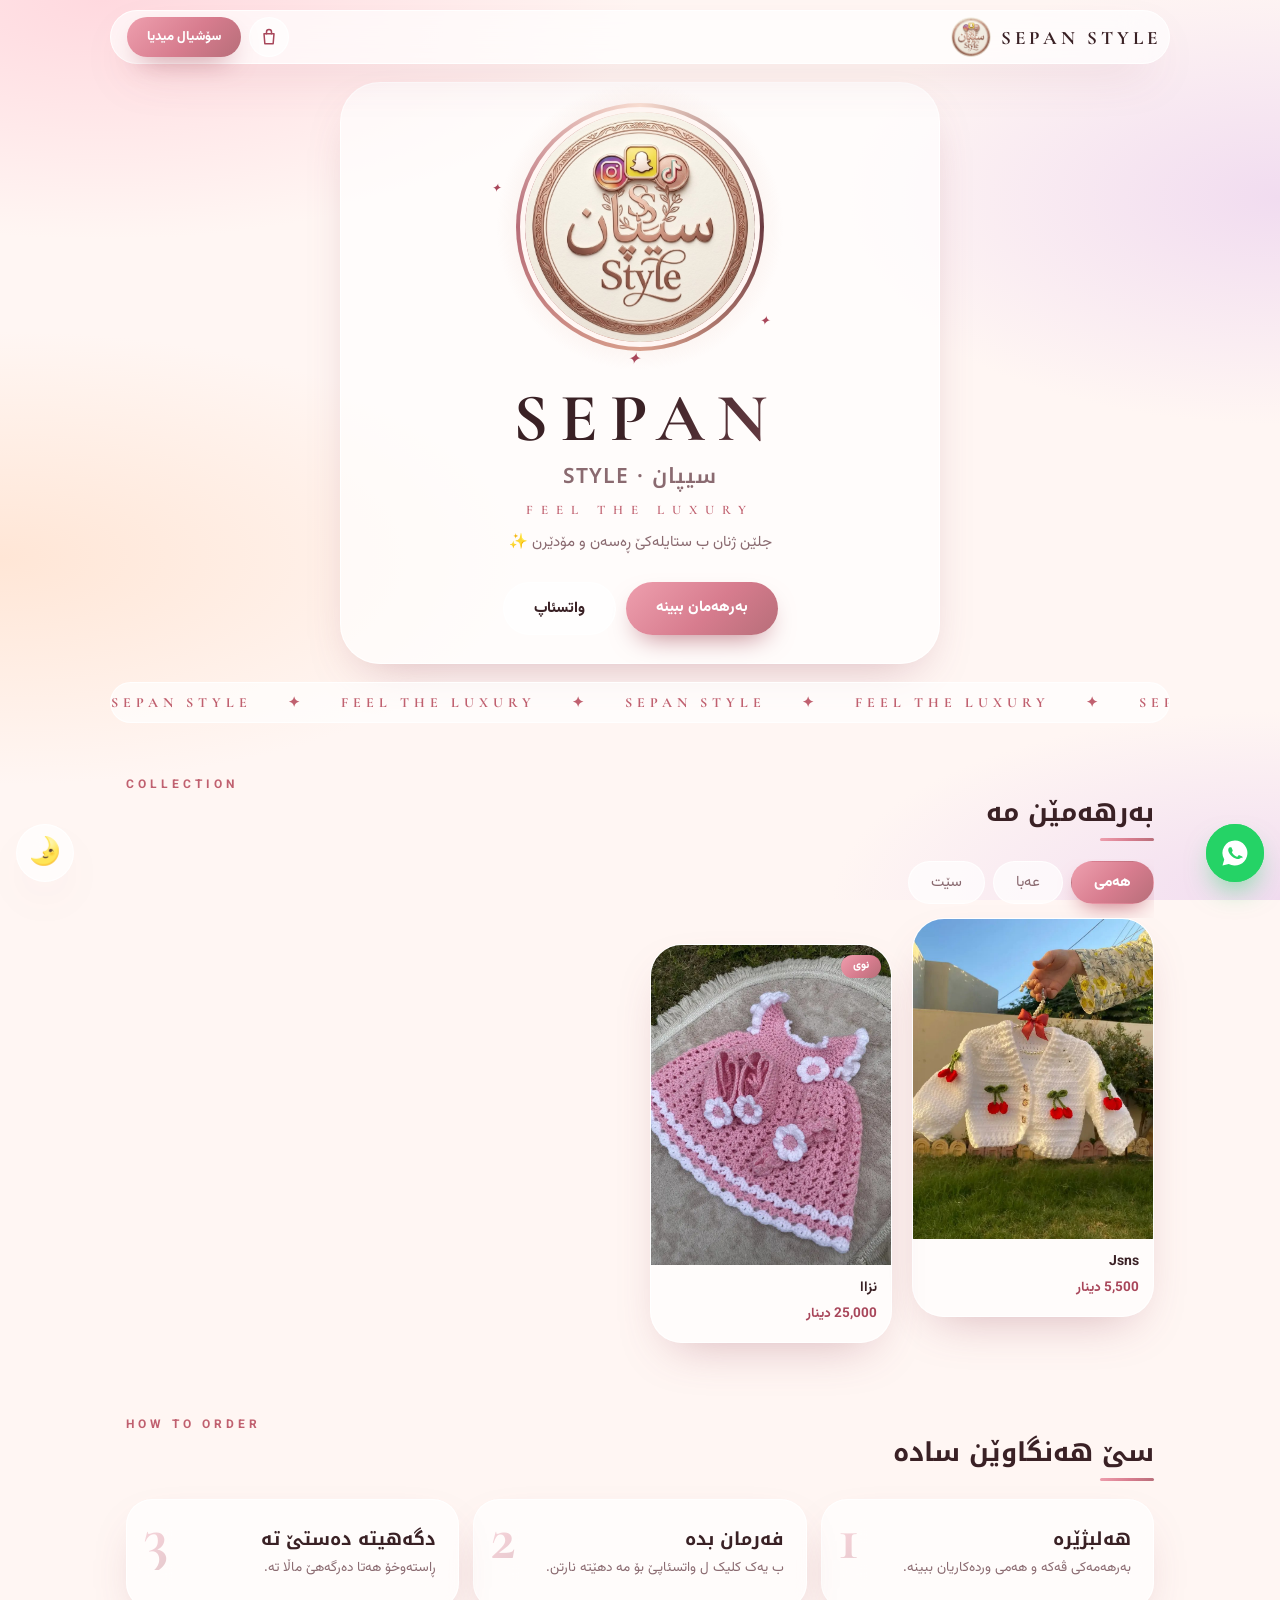
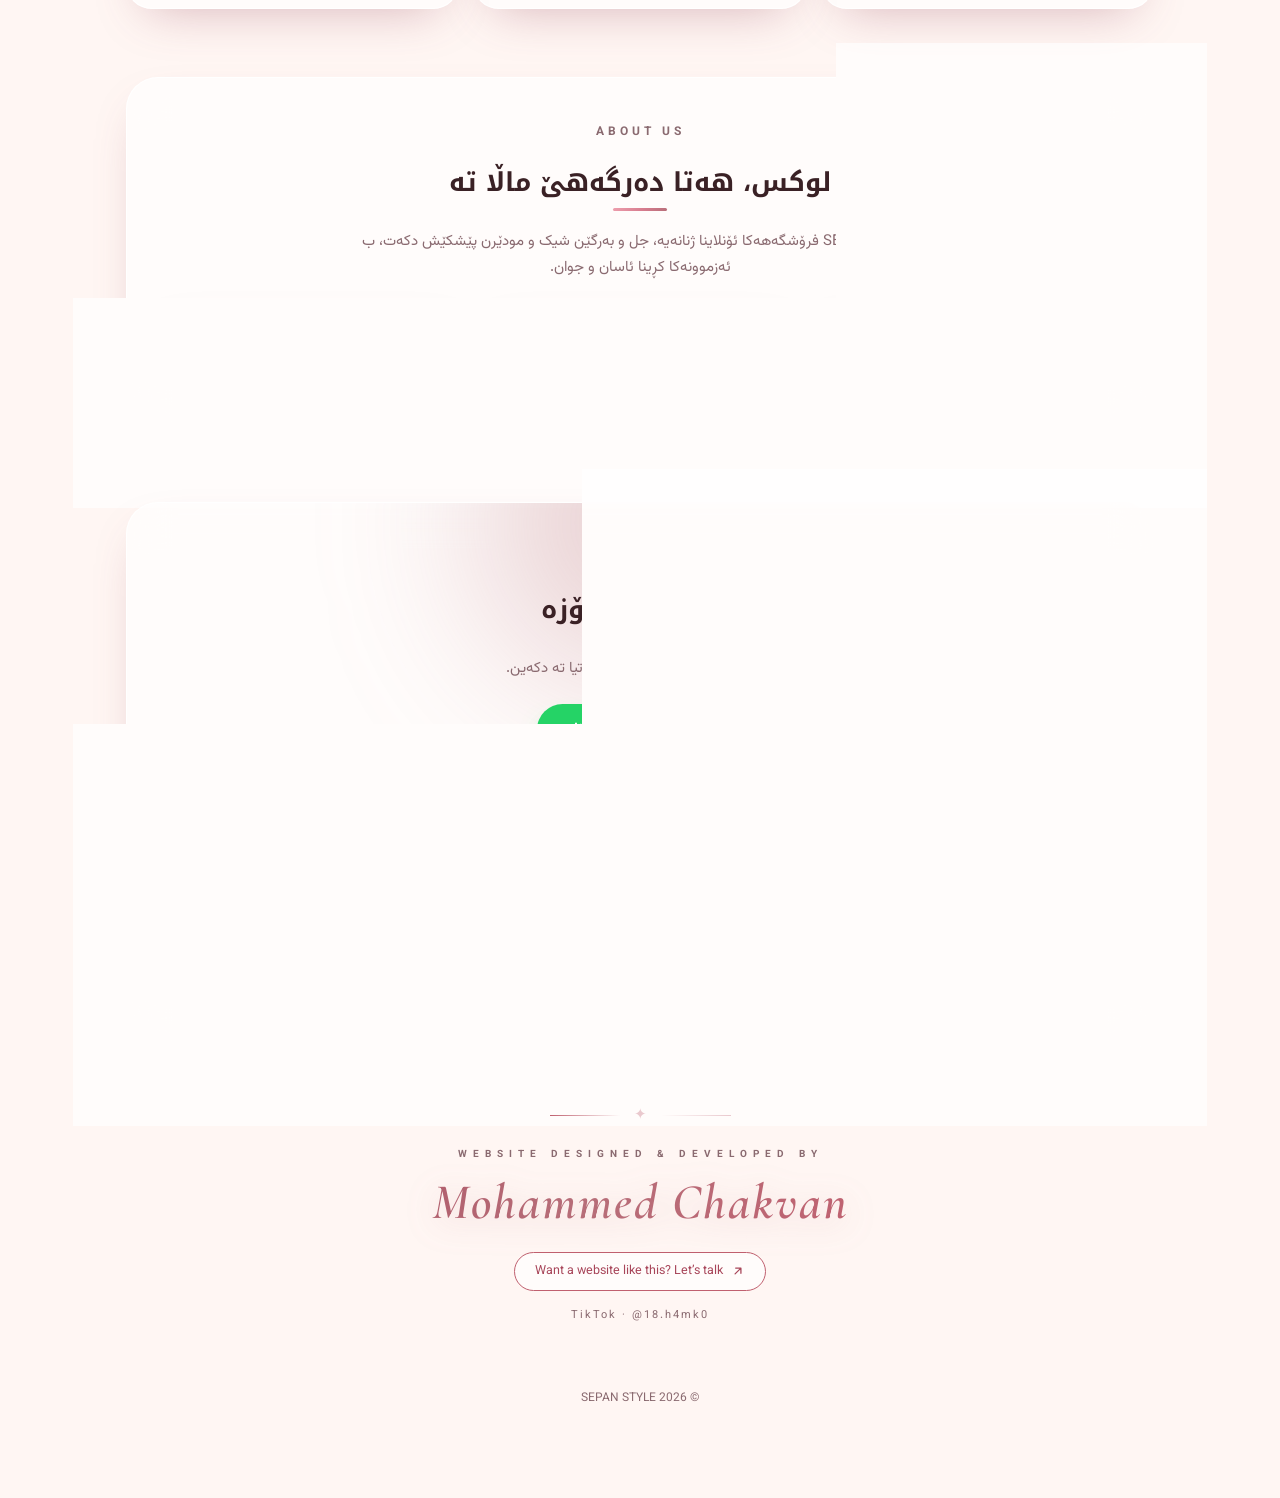
==== commit dc30a198: "Add files via upload" ====
--- a/index.html
+++ b/index.html
@@ -6,7 +6,7 @@
 <meta property="og:title" content="SEPAN STYLE | سیپان"><meta property="og:image" content="logo.png">
 <meta name="theme-color" content="#FFF6F3">
 <link rel="icon" href="favicon.png">
-<link href="https://fonts.googleapis.com/css2?family=Great+Vibes&family=Noto+Kufi+Arabic:wght@600;800&family=Vazirmatn:wght@400;500;700&family=Cormorant+Garamond:wght@600;700&display=swap" rel="stylesheet">
+<link href="https://fonts.googleapis.com/css2?family=Great+Vibes&family=Noto+Kufi+Arabic:wght@600;800&family=Vazirmatn:wght@400;500;700&family=Cormorant+Garamond:ital,wght@0,600;0,700;1,600&display=swap" rel="stylesheet">
 <script>document.documentElement.classList.add("js");try{if(localStorage.getItem("theme")==="dark")document.documentElement.classList.add("dark")}catch(e){}</script><style>
 :root{--bg:#0F0A0B;--ink:#FAF1EC;--mute:#B4A29E;--r1:#F9DFD3;--r2:#D9A08C;--r3:#B76E79;--g:linear-gradient(135deg,#F9DFD3,#D9A08C 50%,#B76E79);--glass:rgba(255,255,255,.05);--edge:rgba(255,255,255,.1)}
 *{box-sizing:border-box;margin:0;padding:0;-webkit-tap-highlight-color:transparent}
@@ -132,7 +132,7 @@
 @media(prefers-reduced-motion:reduce){*,*::before,*::after{animation:none!important;transition:none!important}.js .rv{opacity:1;transform:none}}
 </style><link rel="stylesheet" href="theme.css?v=1"></head><body>
 <i class="orb o1"></i><i class="orb o2"></i>
-<header class="gl" id="hd"><a class="brand" href="#"><img src="logo.png" alt=""><span>SEPAN STYLE</span></a><a class="btn sm" href="#follow">سۆشیال میدیا</a></header>
+<header class="gl" id="hd"><a class="brand" href="#"><img src="logo.png" alt=""><span>SEPAN STYLE</span></a><div class="ha"><button class="cb" onclick="openCart()" aria-label="سەبەت"><svg class="i2" viewBox="0 0 24 24"><path d="M6 8h12l-1 12H7L6 8z"/><path d="M9 8V6a3 3 0 0 1 6 0v2"/></svg><span class="bd" id="cc" hidden>0</span></button><a class="btn sm" href="#follow">سۆشیال میدیا</a></div></header>
 <div class="hero"><div class="logo"><img src="logo.png" alt="SEPAN STYLE"><i class="sp">✦</i><i class="sp">✦</i><i class="sp">✦</i></div><div class="en txt">SEPAN</div><h1>سیپان · STYLE</h1><span class="fl">FEEL THE LUXURY</span><p>جلێن ژنان ب ستایلەکێ ڕەسەن و مۆدێرن ✨</p><div class="row"><a class="btn" href="#shop">بەرهەمان ببینە</a><a class="btn g" id="hwa" target="_blank" rel="noopener">واتسئاپ</a></div></div>
 <div class="mq"><div><span>SEPAN STYLE</span><span>✦</span><span>FEEL THE LUXURY</span><span>✦</span><span>SEPAN STYLE</span><span>✦</span><span>FEEL THE LUXURY</span><span>✦</span><span>SEPAN STYLE</span><span>✦</span><span>FEEL THE LUXURY</span><span>✦</span><span>SEPAN STYLE</span><span>✦</span><span>FEEL THE LUXURY</span><span>✦</span><span>SEPAN STYLE</span><span>✦</span><span>FEEL THE LUXURY</span><span>✦</span><span>SEPAN STYLE</span><span>✦</span><span>FEEL THE LUXURY</span><span>✦</span><span>SEPAN STYLE</span><span>✦</span><span>FEEL THE LUXURY</span><span>✦</span><span>SEPAN STYLE</span><span>✦</span><span>FEEL THE LUXURY</span><span>✦</span></div></div>
 <section id="shop"><p class="lbl rv">COLLECTION</p><h2 class="rv">بەرهەمێن مە</h2><div class="filters rv" id="filters"></div><div class="grid" id="grid"></div></section>
@@ -144,12 +144,14 @@
 <div class="fts"><div class="ft"><b>کوالیتیا بلند</b><span>ب وردبینی هاتینە هەلبژارتن.</span></div><div class="ft"><b>خزمەتگوزاریا تایبەت</b><span>یارمەتیا ڕاستەوخۆ ل سەر واتسئاپ.</span></div><div class="ft"><b>گەیاندن</b><span>ڕاستەوخۆ بۆ دەرگەهێ ماڵێ.</span></div></div></div></section>
 <section id="follow"><div class="ct gl rv"><p class="lbl" style="text-align:center">CONTACT</p><h2>ستایلا خۆ بدۆزە</h2><p>پەیامەکێ بۆ مە بنێرە و ئەم یارمەتیا تە دکەین.</p>
 <a class="wa" id="cwa" target="_blank" rel="noopener"><svg viewBox="0 0 24 24" fill="#fff"><path d="M12 2a10 10 0 0 0-8.6 15.1L2 22l5-1.3A10 10 0 1 0 12 2zm4.800 13.600c-.2.600-1.200 1.100-1.700 1.200-.5.100-1 .2-3.100-.6-2.600-1.100-4.300-3.700-4.400-3.900-.1-.2-1-1.400-1-2.600s.6-1.900.9-2.100c.2-.3.500-.3.700-.3h.5c.2 0 .4 0 .6.500l.8 2c.1.2.1.400 0 .5l-.4.600c-.2.200-.3.400-.1.600.2.300.8 1.200 1.600 2 1.100.9 2 1.200 2.300 1.400.3.100.4.100.6-.1l.8-1c.2-.3.400-.2.600-.1l1.900.9c.3.100.5.200.5.400.1.100.1.600-.1 1.200z"/></svg> چات ل سەر واتسئاپ</a>
-<div class="pills">
-<a class="pl ig" href="https://www.instagram.com/sepan.style" target="_blank" rel="noopener"><span class="si"><svg viewBox="0 0 24 24" fill="none" stroke="#fff" stroke-width="1.8" stroke-linecap="round"><rect x="3.5" y="3.5" width="17" height="17" rx="5"/><circle cx="12" cy="12" r="4"/><circle cx="17.2" cy="6.8" r="1" fill="#fff" stroke="none"/></svg></span>Instagram</a>
-<a class="pl tt" href="https://www.tiktok.com/@sepan.style" target="_blank" rel="noopener"><span class="si"><svg viewBox="0 0 24 24" fill="#fff"><path d="M12.525.02c1.31-.02 2.61-.01 3.91-.02.08 1.53.63 3.09 1.75 4.17 1.12 1.11 2.7 1.62 4.24 1.79v4.03c-1.44-.05-2.89-.35-4.2-.97-.57-.26-1.1-.59-1.62-.93-.01 2.92.01 5.84-.02 8.75-.08 1.4-.54 2.79-1.35 3.94-1.31 1.92-3.58 3.17-5.91 3.21-1.43.08-2.86-.31-4.08-1.03-2.02-1.19-3.44-3.37-3.65-5.71-.02-.5-.03-1-.01-1.49.18-1.9 1.12-3.72 2.58-4.96 1.66-1.44 3.98-2.13 6.15-1.72.02 1.48-.04 2.96-.04 4.44-.99-.32-2.15-.23-3.02.37-.63.41-1.11 1.04-1.36 1.75-.21.51-.15 1.07-.14 1.61.24 1.64 1.82 3.02 3.5 2.87 1.12-.01 2.19-.66 2.77-1.61.19-.33.4-.67.41-1.06.1-1.79.06-3.57.07-5.36.01-4.03-.01-8.05.02-12.07z"/></svg></span>TikTok</a>
-<a class="pl snap" href="https://www.snapchat.com/add/sepan.style" target="_blank" rel="noopener"><span class="si"><svg viewBox="0 0 24 24" fill="#fff" stroke="#111" stroke-width="1.2" stroke-linejoin="round"><path d="M12 2.5c-3 0-5.2 2.2-5.2 5.200v1.800c-.5.2-1.300.4-2 .5.3.8.9 1 1.700 1.100-.3 1-1.200 1.900-2.400 2.400.5.6 1.500.7 2.300.8.200.4.500.7 1 .7.600 0 1.100-.1 1.700.2.800.5 1.200.8 2 .8h.4c.8 0 1.200-.3 2-.8.6-.3 1.100-.2 1.700-.2.500 0 .8-.3 1-.7.800-.1 1.800-.2 2.300-.8-1.200-.5-2.100-1.400-2.400-2.400.8-.1 1.400-.3 1.700-1.100-.7-.1-1.500-.3-2-.5V7.700c0-3-2.200-5.200-5.100-5.200z"/></svg></span>Snapchat</a></div>
+<p class="fol">FOLLOW US</p>
+<div class="lux">
+<a class="lx" href="https://www.instagram.com/sepan.style" target="_blank" rel="noopener" aria-label="Instagram"><span class="rg"><svg viewBox="0 0 24 24"><rect x="3.5" y="3.5" width="17" height="17" rx="5"/><circle cx="12" cy="12" r="4"/><circle cx="17.2" cy="6.8" r=".8" fill="currentColor" stroke="none"/></svg></span><b>INSTAGRAM</b><small>@sepan.style</small></a>
+<a class="lx" href="https://www.tiktok.com/@sepan.style" target="_blank" rel="noopener" aria-label="TikTok"><span class="rg"><svg class="f" viewBox="0 0 24 24"><path d="M12.525.02c1.31-.02 2.61-.01 3.91-.02.08 1.53.63 3.09 1.75 4.17 1.12 1.11 2.7 1.62 4.24 1.79v4.03c-1.44-.05-2.89-.35-4.2-.97-.57-.26-1.1-.59-1.62-.93-.01 2.92.01 5.84-.02 8.75-.08 1.4-.54 2.79-1.35 3.94-1.31 1.92-3.58 3.17-5.91 3.21-1.43.08-2.86-.31-4.08-1.03-2.02-1.19-3.44-3.37-3.65-5.71-.02-.5-.03-1-.01-1.49.18-1.9 1.12-3.72 2.58-4.96 1.66-1.44 3.98-2.13 6.15-1.72.02 1.48-.04 2.96-.04 4.44-.99-.32-2.15-.23-3.02.37-.63.41-1.11 1.04-1.36 1.75-.21.51-.15 1.07-.14 1.61.24 1.64 1.82 3.02 3.5 2.87 1.12-.01 2.19-.66 2.77-1.61.19-.33.4-.67.41-1.06.1-1.79.06-3.57.07-5.36.01-4.03-.01-8.05.02-12.07z"/></svg></span><b>TIKTOK</b><small>@sepan.style</small></a>
+<a class="lx" href="https://www.snapchat.com/add/sepan.style" target="_blank" rel="noopener" aria-label="Snapchat"><span class="rg"><svg viewBox="0 0 24 24"><path d="M12 2.5c-3 0-5.2 2.2-5.2 5.200v1.800c-.5.2-1.300.4-2 .5.3.8.9 1 1.700 1.100-.3 1-1.200 1.900-2.400 2.400.5.6 1.500.7 2.300.8.200.4.500.7 1 .7.600 0 1.100-.1 1.700.2.800.5 1.200.8 2 .8h.4c.8 0 1.200-.3 2-.8.6-.3 1.100-.2 1.700-.2.500 0 .8-.3 1-.7.800-.1 1.800-.2 2.300-.8-1.200-.5-2.100-1.400-2.400-2.400.8-.1 1.400-.3 1.700-1.100-.7-.1-1.500-.3-2-.5V7.700c0-3-2.200-5.200-5.100-5.200z"/></svg></span><b>SNAPCHAT</b><small>sepan.style</small></a>
+</div>
 <a class="ph2" href="tel:07502326795" style="display:block;margin-top:20px;direction:ltr;color:var(--r1);font-weight:800">0750 232 6795</a></div>
-<div class="dev rv"><small>WEBSITE DESIGNED &amp; DEVELOPED BY</small><span class="nm txt">Mohammed Chakvan</span>
+<div class="dev rv"><div class="orn"><i></i><span>✦</span><i></i></div><small>WEBSITE DESIGNED &amp; DEVELOPED BY</small><span class="nm sig">Mohammed Chakvan</span>
 <a class="lt" href="https://wa.me/9647508863907" target="_blank" rel="noopener">Want a website like this? Let’s talk <svg viewBox="0 0 24 24" fill="none" stroke="currentColor" stroke-width="2.2" stroke-linecap="round" stroke-linejoin="round"><path d="M7 17L17 7M8 7h9v9"/></svg></a>
 <a class="tk" href="https://www.tiktok.com/@18.h4mk0" target="_blank" rel="noopener">TikTok · @18.h4mk0</a></div></section>
 <footer>© 2026 SEPAN STYLE</footer>
@@ -157,7 +159,12 @@
 <button class="tbtn" id="themeBtn" onclick="toggleTheme()" aria-label="Theme">🌛</button>
 <div class="modal" id="m" hidden onclick="if(event.target===this)closeM()"><div class="sheet"><button class="x" onclick="closeM()">✕</button>
 <div class="ph" id="mi"></div><div class="th" id="mt"></div>
-<div class="sb"><h3 id="mn"></h3><div class="pr" id="mp"></div><div id="msw" hidden><p style="margin-top:14px;font-weight:700">سایز هەلبژێرە:</p><div class="sz" id="ms"></div></div><a class="btn" id="mo" style="display:block;margin-top:16px" target="_blank" rel="noopener">فەرمانێ ب واتسئاپ بدە</a></div></div></div>
+<div class="sb"><h3 id="mn"></h3><div class="pr" id="mp"></div><div id="msw" hidden><p style="margin-top:14px;font-weight:700">سایز هەلبژێرە:</p><div class="sz" id="ms"></div></div><label class="zb"><span>تو ل کوێ دژیت؟</span><select class="zs" id="mz"></select></label><p class="dv" id="md" hidden></p>
+<div class="acts"><button class="btn" id="ma" onclick="addCur()">بۆ سەبەتێ زێدە بکە</button><a class="btn g" id="mo" target="_blank" rel="noopener">فەرمانێ ب واتسئاپ بدە</a></div></div></div></div>
+<div class="modal" id="cm" hidden onclick="if(event.target===this)closeCart()"><div class="sheet cs"><button class="x" onclick="closeCart()">✕</button><div class="sb"><h3>سەبەتا من</h3><div class="cl" id="ci"></div>
+<div class="cf" id="cf" hidden><label class="zb"><span>تو ل کوێ دژیت؟</span><select class="zs" id="cz"></select></label>
+<div class="sum"><div><span>کوژمێ بەرهەمان</span><b id="sumS"></b></div><div><span>گەهاندن</span><b id="sumD"></b></div><div class="tot"><span>کوژمێ گشتی</span><b id="sumT"></b></div></div>
+<div class="acts"><a class="btn" id="co" target="_blank" rel="noopener">فەرمانێ ب واتسئاپ بنێرە</a><button class="btn g" onclick="clearCart()">سەبەتێ ڤالا بکە</button></div></div></div></div></div>
 <script src="config.js"></script>
 <script>
 const C=typeof CFG!=='undefined'?CFG:{WHATSAPP:'9647502326795'},$=id=>document.getElementById(id),wa=t=>`https://wa.me/${C.WHATSAPP}?text=${encodeURIComponent(t||'سلاڤ، حەز دکەم پسیارەکێ بکەم')}`,
@@ -169,7 +176,7 @@
 const watch=()=>document.querySelectorAll('.rv:not(.in)').forEach(el=>io?io.observe(el):el.classList.add('in'));
 async function load(){
  try{const r=await fetch('products.json',{cache:'no-cache'});P=r.ok?await r.json():[]}catch(e){console.error(e);P=[]}
- render()}
+ render();renderCart()}
 function render(){
  cats=['هەمی',...new Set(P.map(p=>p.category).filter(Boolean))];
  $('filters').innerHTML=cats.map((c,i)=>`<button class="${c===cat?'on':''}" onclick="cat=cats[${i}];render()">${esc(c)}</button>`).join('');
@@ -189,9 +196,44 @@
  const o=$('mo');
  if(cur.soldout){o.textContent='تەمام بوو';o.removeAttribute('href');o.style.opacity=.5}
  else{o.textContent='فەرمانێ ب واتسئاپ بدە';o.style.opacity=1;
-  o.href=wa(`سلاڤ 👋 حەز دکەم ڤی بەرهەمی فەرمان بکەم:\n${cur.name}${sz?'\nسایز: '+sz:''}\nنرخ: ${price(cur)}`)}}
+  o.href=wa(`سلاڤ 👋 حەز دکەم ڤی بەرهەمی فەرمان بکەم:\n${cur.name}${sz?'\nسایز: '+sz:''}\nنرخ: ${price(cur)}${cur.price&&zone?`\n📍 شوێن: ${Z[zone].ku}\n🚚 گەهاندن: ${fmt(fee())}\n💰 کوژمێ گشتی: ${fmt(cur.price+fee())}`:''}`)}
+ $('ma').hidden=!!cur.soldout||!cur.price;
+ const d=$('md');d.textContent=cur.price&&ZK.length?(zone?`گەهاندن: ${fmt(fee())} · کوژمێ گشتی: ${fmt(cur.price+fee())}`:'شوێنێ خۆ هەلبژێرە بۆ دیارکرنا گەهاندنێ'):'';d.hidden=!d.textContent}
+
+/* ===== گەهاندن + سەبەت ===== */
+const Z=typeof ZONES!=='undefined'?ZONES:{},ZK=Object.keys(Z),fmt=n=>n.toLocaleString('en')+' دینار';
+const sg=k=>{try{return localStorage.getItem(k)}catch(e){return null}},ss=(k,v)=>{try{localStorage.setItem(k,v)}catch(e){}};
+let cart={},zone=sg('sepan_zone')||'';try{cart=JSON.parse(sg('sepan_cart')||'{}')||{}}catch(e){cart={}}
+if(!Z[zone])zone='';
+const fee=()=>zone?Z[zone].fee:0;
+function lineOf(k){const [id,z]=k.split('|'),p=P.find(x=>x.id==id);return p&&p.price&&!p.soldout?{p,sz:z,price:p.price}:null}
+function renderZones(){const h='<option value="">شوێنێ خۆ هەلبژێرە...</option>'+ZK.map(k=>`<option value="${k}">${esc(Z[k].ku)} — ${fmt(Z[k].fee)}</option>`).join('');
+ ['mz','cz'].forEach(id=>{$(id).innerHTML=h;$(id).value=zone});document.querySelectorAll('.zb').forEach(x=>x.hidden=!ZK.length)}
+function setZone(v){zone=Z[v]?v:'';ss('sepan_zone',zone);renderZones();if(cur&&!$('m').hidden)upd();renderCart()}
+function shake(id){const s=$(id);s.classList.remove('shake');void s.offsetWidth;s.classList.add('shake');s.focus()}
+$('mz').onchange=e=>setZone(e.target.value);$('cz').onchange=e=>setZone(e.target.value);
+$('mo').addEventListener('click',e=>{if(cur&&cur.price&&!cur.soldout&&ZK.length&&!zone){e.preventDefault();shake('mz')}});
+$('co').addEventListener('click',e=>{if(ZK.length&&!zone){e.preventDefault();shake('cz')}});
+const saveCart=()=>ss('sepan_cart',JSON.stringify(cart));
+function addCur(){if(!cur||cur.soldout||!cur.price)return;const k=cur.sizes?.length?cur.id+'|'+sz:String(cur.id);
+ cart[k]=(cart[k]||0)+1;saveCart();renderCart();const b=$('ma');b.textContent='زێدە بوو ✓';clearTimeout(b._t);b._t=setTimeout(()=>b.textContent='بۆ سەبەتێ زێدە بکە',1300);
+ const g=$('cc');g.classList.remove('bump');void g.offsetWidth;g.classList.add('bump')}
+function qty(k,d){const q=(cart[k]||0)+d;if(q<=0)delete cart[k];else cart[k]=Math.min(q,99);saveCart();renderCart()}
+$('ci').addEventListener('click',e=>{const b=e.target.closest('[data-d]');if(b)qty(b.dataset.k,+b.dataset.d)});
+function clearCart(){cart={};saveCart();renderCart()}
+function renderCart(){const ks=Object.keys(cart).filter(k=>lineOf(k)&&cart[k]>0),n=ks.reduce((s,k)=>s+cart[k],0);
+ $('cc').textContent=n;$('cc').hidden=!n;
+ if(!ks.length){$('ci').innerHTML='<p class="none">سەبەتا تە ڤالایە. چەند بەرهەمان زێدە بکە.</p>';$('cf').hidden=true;return}
+ $('ci').innerHTML=ks.map(k=>{const L=lineOf(k),p=L.p;return `<div class="ct1"><div class="cth">${p.images?.[0]?`<img src="${esc(p.images[0])}" alt="">`:'👗'}</div><div class="cin"><b>${esc(p.name)}${L.sz?' · '+esc(L.sz):''}</b><span>${fmt(L.price*cart[k])}</span></div><div class="qt"><button data-k="${esc(k)}" data-d="-1" aria-label="−">−</button><span>${cart[k]}</span><button data-k="${esc(k)}" data-d="1" aria-label="+">+</button></div></div>`}).join('');
+ const sub=ks.reduce((s,k)=>s+lineOf(k).price*cart[k],0),tot=sub+fee();
+ $('sumS').textContent=fmt(sub);$('sumD').textContent=zone?fmt(fee()):'—';$('sumT').textContent=fmt(tot);$('cf').hidden=false;
+ const ln=ks.map(k=>{const L=lineOf(k);return `✦ ${L.p.name}${L.sz?' (سایز: '+L.sz+')':''} × ${cart[k]} — ${fmt(L.price*cart[k])}`}).join('\n');
+ $('co').href=wa(`سلاڤ 👋 حەز دکەم ڤان بەرهەمان فەرمان بکەم:\n${ln}\n\n🧾 کوژمێ بەرهەمان: ${fmt(sub)}\n📍 شوێن: ${zone?Z[zone].ku:'—'}\n🚚 گەهاندن: ${fmt(fee())}\n💰 کوژمێ گشتی: ${fmt(tot)}`)}
+function openCart(){$('cm').hidden=false;document.body.style.overflow='hidden'}
+function closeCart(){$('cm').hidden=true;document.body.style.overflow=''}
+renderZones();
 function closeM(){$('m').hidden=true;document.body.style.overflow=''}
-document.addEventListener('keydown',e=>e.key==='Escape'&&closeM());
+document.addEventListener('keydown',e=>{if(e.key==='Escape'){closeM();closeCart()}});
 addEventListener('scroll',()=>$('hd').classList.toggle('sc2',scrollY>20),{passive:true});
 document.querySelectorAll('.sc').forEach(c=>c.addEventListener('pointermove',e=>{const r=c.getBoundingClientRect();c.style.setProperty('--x',e.clientX-r.left+'px');c.style.setProperty('--y',e.clientY-r.top+'px')}));
 watch();setTimeout(()=>document.querySelectorAll(".rv").forEach(e=>e.classList.add("in")),2500);load();
--- a/theme.css
+++ b/theme.css
@@ -16,3 +16,48 @@
 .sheet{background:var(--sheet)}.modal{background:rgba(58,33,37,.55)}
 .sc{background:var(--glass)}.ft{background:var(--glass)}
 .sc,.stp,.about,.ct,.ft,.pl{box-shadow:var(--sh)}
+
+/* ===== سۆشیال میدیا: لوکس ===== */
+.fol{display:flex;align-items:center;justify-content:center;gap:14px;margin:34px 0 24px;color:var(--r2);font:700 11px 'Cormorant Garamond',serif;letter-spacing:6px;direction:ltr}
+.fol::before,.fol::after{content:"";flex:1;max-width:80px;height:1px;background:linear-gradient(90deg,transparent,var(--r2))}.fol::after{transform:scaleX(-1)}
+.lux{display:grid;grid-template-columns:repeat(3,1fr);gap:8px;max-width:460px;margin:0 auto}
+.lx{display:flex;flex-direction:column;align-items:center;gap:10px;padding:8px 2px;direction:ltr}
+.lx .rg{position:relative;width:64px;height:64px;border-radius:50%;display:grid;place-items:center;color:var(--r1);background:var(--glass);border:1px solid var(--edge);box-shadow:var(--sh);transition:transform .35s,background .35s,color .35s}
+.lx .rg::before{content:"";position:absolute;inset:-6px;border-radius:50%;border:1px solid var(--r2);opacity:.5;transition:inset .35s,opacity .35s}
+.lx svg{width:26px;height:26px;fill:none;stroke:currentColor;stroke-width:1.5;stroke-linecap:round;stroke-linejoin:round}.lx svg.f{fill:currentColor;stroke:none}
+.lx b{font:700 11px 'Cormorant Garamond',serif;letter-spacing:3px;margin-top:4px}
+.lx small{font-size:11.5px;color:var(--mute);margin-top:-8px}
+.lx:hover .rg{background:var(--g);color:var(--on);transform:translateY(-4px)}.lx:hover .rg::before{inset:-10px;opacity:1}
+.ct .ph2{font:700 21px 'Cormorant Garamond',serif!important;letter-spacing:4px;margin-top:26px!important}
+/* ===== واژۆ: ناڤێ گەشەپێدەر ===== */
+.dev{padding:50px 16px 8px}
+.orn{display:flex;align-items:center;justify-content:center;gap:14px;margin-bottom:18px;color:var(--r2)}
+.orn i{width:70px;height:1px;background:linear-gradient(90deg,transparent,var(--r2))}.orn i:last-child{transform:scaleX(-1)}
+.dev small{letter-spacing:6px;font-size:10px;color:var(--mute)}
+.dev .nm.sig{font:italic 600 clamp(36px,11vw,50px)/1.25 'Cormorant Garamond',serif;letter-spacing:2px;margin:8px 0 18px;background:linear-gradient(120deg,var(--r1),var(--r3) 45%,var(--r2) 75%,var(--r1));-webkit-background-clip:text;background-clip:text;color:transparent;filter:drop-shadow(0 6px 16px rgba(183,110,121,.28))}
+.dev .lt{border:1px solid var(--r2);border-radius:99px;padding:8px 20px;font-size:12.5px;background:var(--glass)}
+.dev .tk{margin-top:16px;letter-spacing:2px;font-size:11px}
+
+/* ===== سەبەت + گەهاندن ===== */
+[hidden]{display:none!important}
+.ha{display:flex;align-items:center;gap:8px}
+.cb{position:relative;width:40px;height:40px;border-radius:50%;background:var(--glass);border:1px solid var(--edge);display:grid;place-items:center;color:var(--r1)}
+.i2{width:20px;height:20px;fill:none;stroke:currentColor;stroke-width:1.8;stroke-linecap:round;stroke-linejoin:round}
+.bd{position:absolute;top:-5px;inset-inline-end:-5px;min-width:19px;height:19px;padding:0 5px;border-radius:99px;background:var(--g);color:var(--on);font:800 11px/19px Vazirmatn,sans-serif;text-align:center}
+.bd.bump{animation:bump .45s}@keyframes bump{50%{transform:scale(1.55)}}
+@media(max-width:440px){.ha .btn.sm{display:none}}
+.zb{display:flex;flex-direction:column;gap:6px;margin-top:16px}.zb>span{font-weight:700;font-size:14px}
+.zs{width:100%;appearance:none;-webkit-appearance:none;font:inherit;font-weight:700;color:var(--ink);background-color:var(--glass);border:1.5px solid var(--r3);border-radius:99px;padding:12px 18px;padding-inline-end:46px;cursor:pointer;background-image:url("data:image/svg+xml,%3Csvg xmlns='http://www.w3.org/2000/svg' viewBox='0 0 24 24' fill='none' stroke='%23B76E79' stroke-width='2.4' stroke-linecap='round' stroke-linejoin='round'%3E%3Cpath d='M6 9l6 6 6-6'/%3E%3C/svg%3E");background-repeat:no-repeat;background-size:18px;background-position:left 16px center}
+.zs option{color:#3A2125;background:#fff}
+.zs.shake{animation:shake .45s}@keyframes shake{20%,60%{transform:translateX(-7px)}40%,80%{transform:translateX(7px)}}
+.dv{margin-top:12px;padding:8px 16px;border-radius:99px;background:var(--glass);border:1px solid var(--edge);font-size:13px;font-weight:700;text-align:center}.dv::before{content:"🚚 "}
+.acts{display:flex;flex-direction:column;gap:8px;margin-top:14px}.acts .btn{display:block;width:100%;border:0;font:inherit;font-weight:800}.acts .btn.g{border:1px solid var(--edge)}
+.cs .sb{padding-top:62px;min-height:260px}
+.cl{display:flex;flex-direction:column;gap:10px;margin-top:10px}.none{text-align:center;color:var(--mute);padding:26px 0}
+.ct1{display:flex;align-items:center;gap:12px;padding:8px;border-radius:24px;background:var(--glass);border:1px solid var(--edge)}
+.cth{flex:none;width:62px;height:72px;border-radius:18px;overflow:hidden;background:linear-gradient(135deg,var(--a1),var(--a2));display:grid;place-items:center}.cth img{width:100%;height:100%;object-fit:cover}
+.cin{flex:1;min-width:0}.cin b{display:block;font-size:14px}.cin span{font:700 15px 'Cormorant Garamond',serif;color:var(--r1)}
+.qt{display:flex;align-items:center;gap:8px;padding-inline-end:6px}.qt button{width:30px;height:30px;border-radius:50%;background:var(--glass);border:1px solid var(--edge);font-weight:800;font-size:16px;line-height:1}.qt span{min-width:18px;text-align:center;font-weight:700}
+.cf{display:flex;flex-direction:column;margin-top:8px}
+.sum{display:flex;flex-direction:column;gap:4px;margin-top:14px}.sum div{display:flex;justify-content:space-between;color:var(--mute)}
+.sum .tot{color:var(--ink);font-weight:800;font-size:17px;border-top:1px dashed var(--mute);padding-top:8px;margin-top:4px}
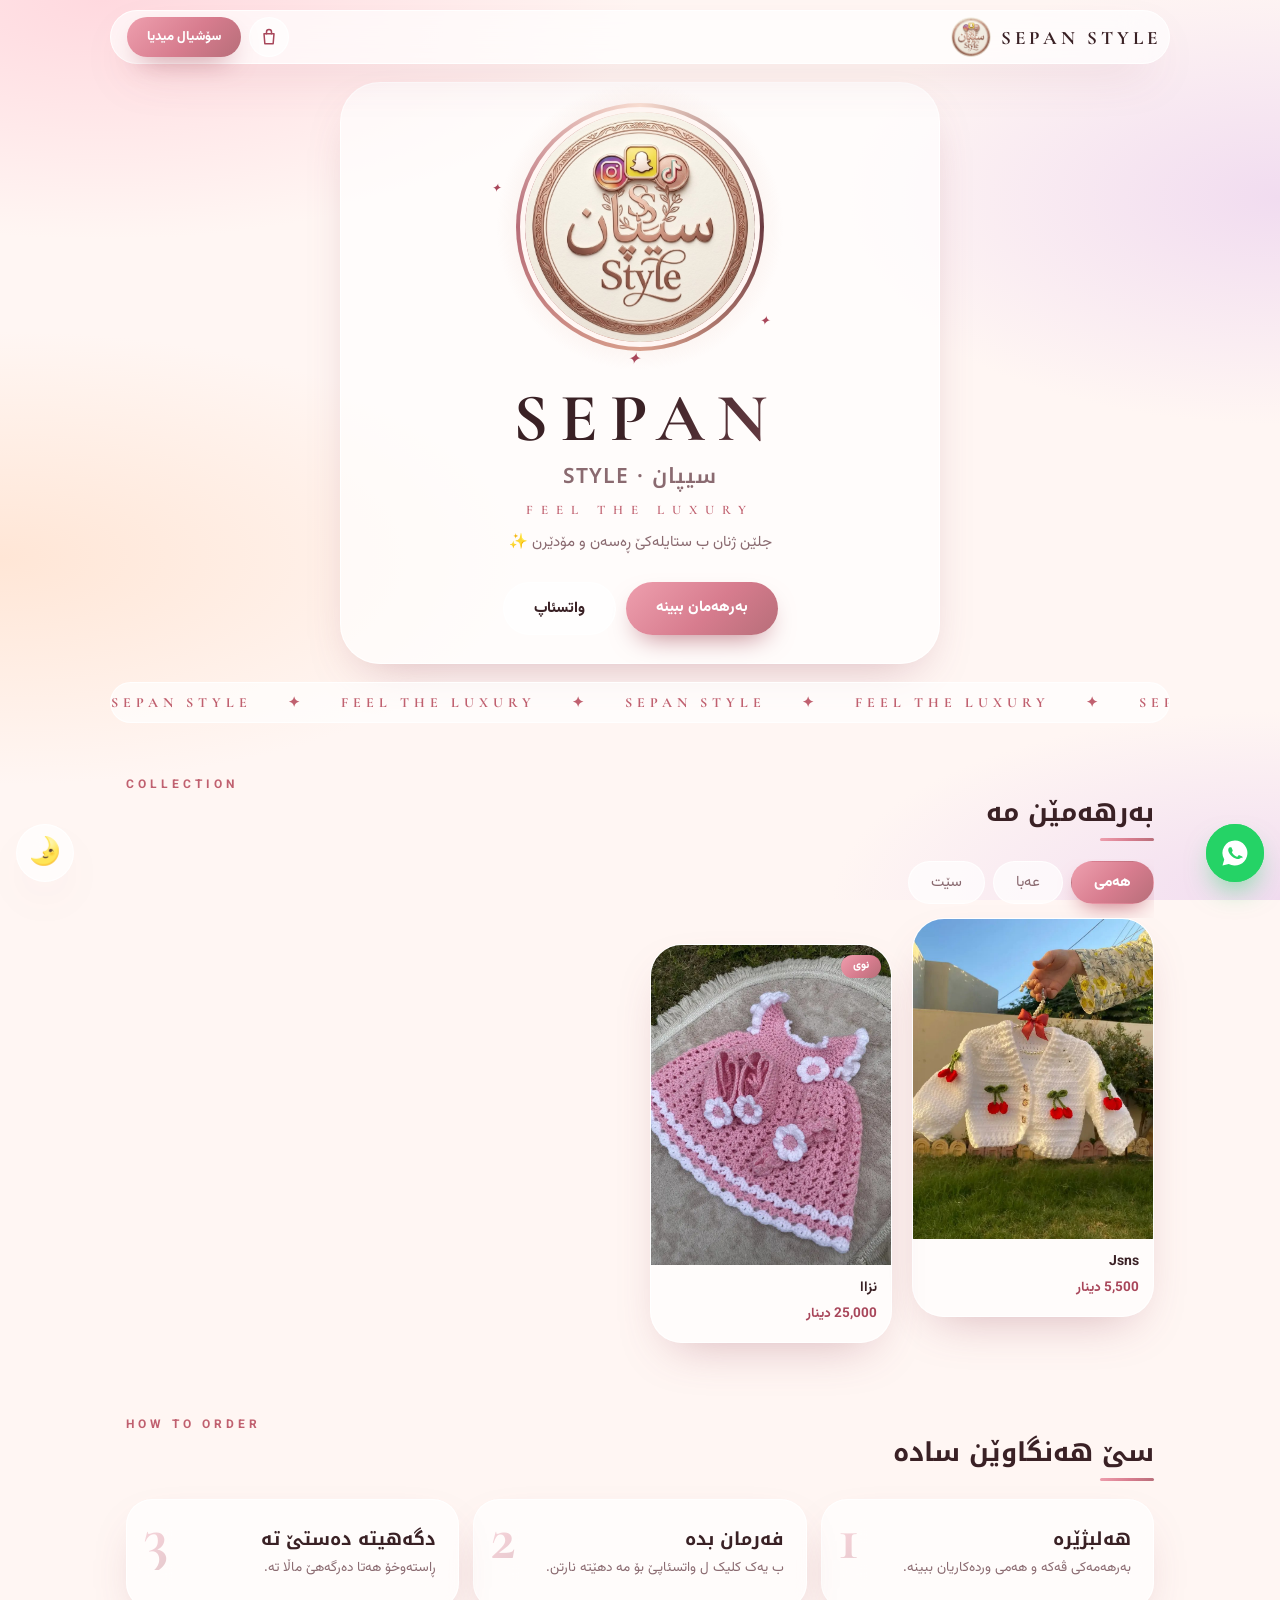
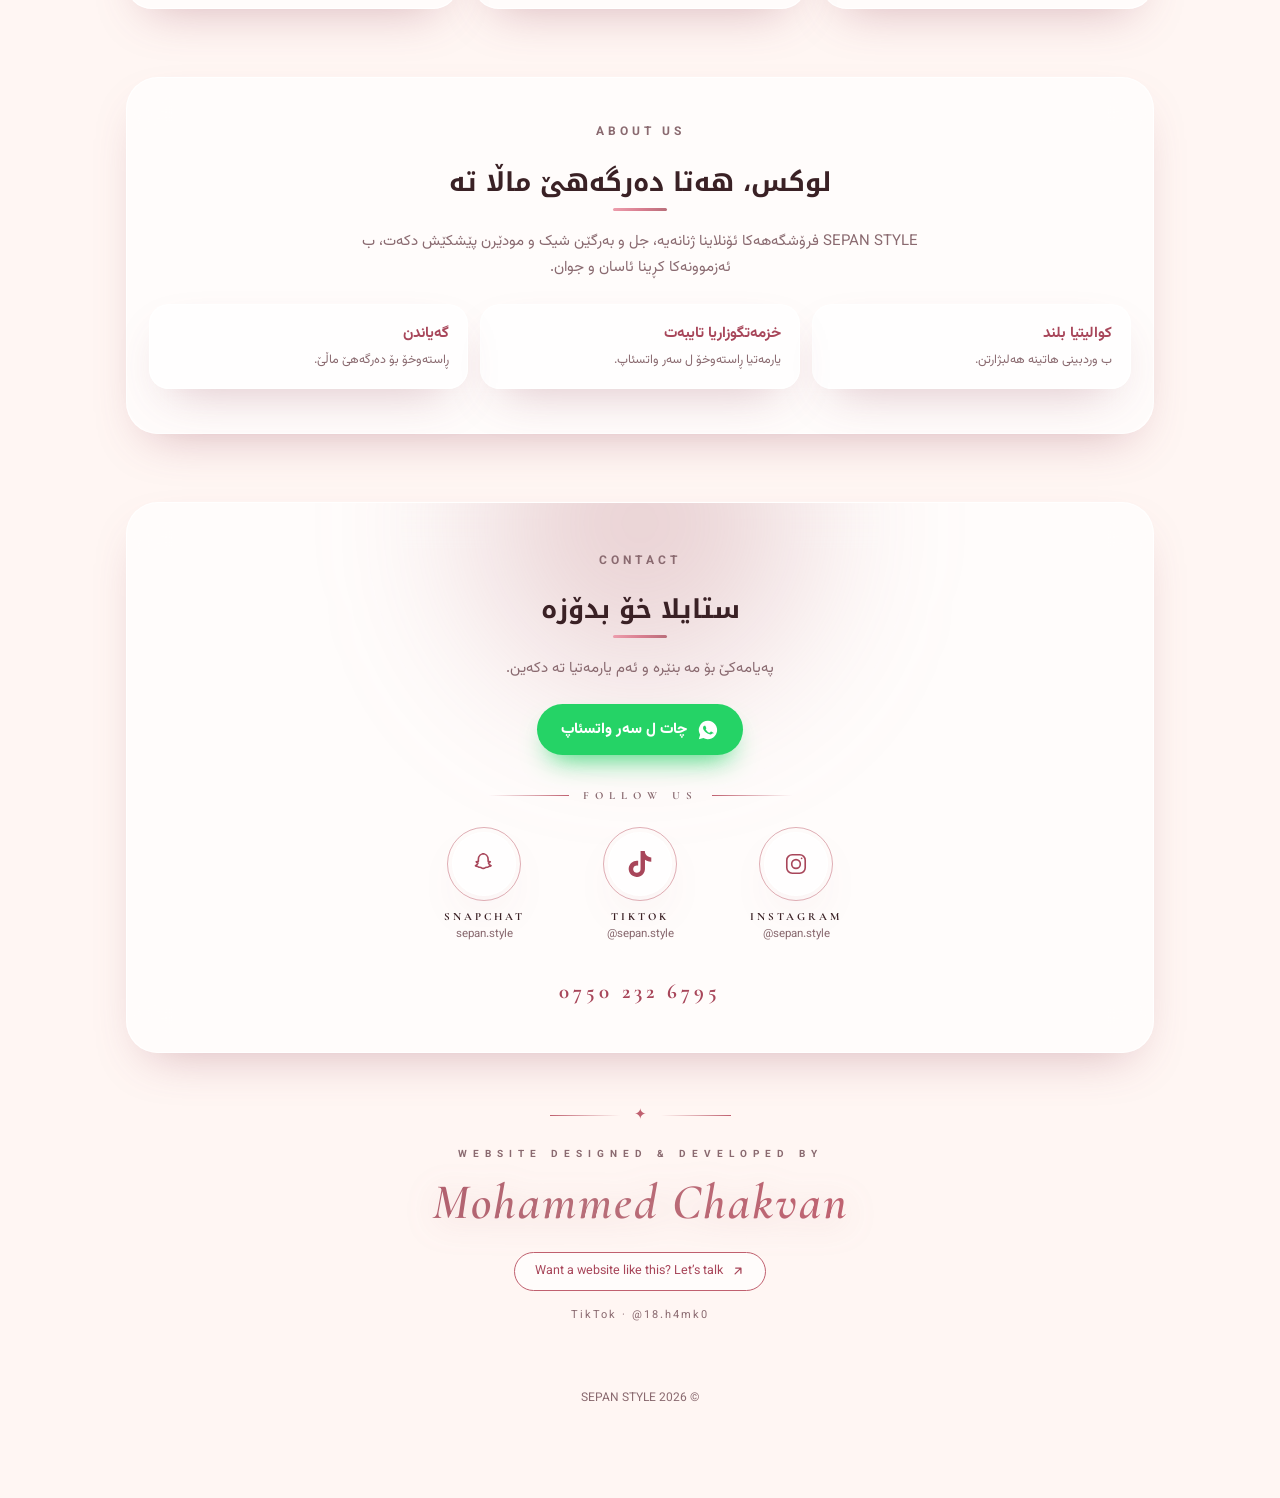
==== commit a6234b35: "Add files via upload" ====
--- a/index.html
+++ b/index.html
@@ -196,12 +196,13 @@
  const o=$('mo');
  if(cur.soldout){o.textContent='تەمام بوو';o.removeAttribute('href');o.style.opacity=.5}
  else{o.textContent='فەرمانێ ب واتسئاپ بدە';o.style.opacity=1;
-  o.href=wa(`سلاڤ 👋 حەز دکەم ڤی بەرهەمی فەرمان بکەم:\n${cur.name}${sz?'\nسایز: '+sz:''}\nنرخ: ${price(cur)}${cur.price&&zone?`\n📍 شوێن: ${Z[zone].ku}\n🚚 گەهاندن: ${fmt(fee())}\n💰 کوژمێ گشتی: ${fmt(cur.price+fee())}`:''}`)}
+  o.href=wa(`سلاڤ 👋 حەز دکەم ڤی بەرهەمی فەرمان بکەم:\n${cur.name}${sz?'\nسایز: '+sz:''}\nنرخ: ${price(cur)}${cur.images?.[0]?'\n🖼 '+abs(cur.images[0]):''}${cur.price&&zone?`\n📍 شوێن: ${Z[zone].ku}\n🚚 گەهاندن: ${fmt(fee())}\n💰 کوژمێ گشتی: ${fmt(cur.price+fee())}`:''}`)}
  $('ma').hidden=!!cur.soldout||!cur.price;
  const d=$('md');d.textContent=cur.price&&ZK.length?(zone?`گەهاندن: ${fmt(fee())} · کوژمێ گشتی: ${fmt(cur.price+fee())}`:'شوێنێ خۆ هەلبژێرە بۆ دیارکرنا گەهاندنێ'):'';d.hidden=!d.textContent}
 
 /* ===== گەهاندن + سەبەت ===== */
 const Z=typeof ZONES!=='undefined'?ZONES:{},ZK=Object.keys(Z),fmt=n=>n.toLocaleString('en')+' دینار';
+const abs=u=>{try{return new URL(u,location.href).href}catch(e){return u}};
 const sg=k=>{try{return localStorage.getItem(k)}catch(e){return null}},ss=(k,v)=>{try{localStorage.setItem(k,v)}catch(e){}};
 let cart={},zone=sg('sepan_zone')||'';try{cart=JSON.parse(sg('sepan_cart')||'{}')||{}}catch(e){cart={}}
 if(!Z[zone])zone='';
@@ -227,7 +228,7 @@
  $('ci').innerHTML=ks.map(k=>{const L=lineOf(k),p=L.p;return `<div class="ct1"><div class="cth">${p.images?.[0]?`<img src="${esc(p.images[0])}" alt="">`:'👗'}</div><div class="cin"><b>${esc(p.name)}${L.sz?' · '+esc(L.sz):''}</b><span>${fmt(L.price*cart[k])}</span></div><div class="qt"><button data-k="${esc(k)}" data-d="-1" aria-label="−">−</button><span>${cart[k]}</span><button data-k="${esc(k)}" data-d="1" aria-label="+">+</button></div></div>`}).join('');
  const sub=ks.reduce((s,k)=>s+lineOf(k).price*cart[k],0),tot=sub+fee();
  $('sumS').textContent=fmt(sub);$('sumD').textContent=zone?fmt(fee()):'—';$('sumT').textContent=fmt(tot);$('cf').hidden=false;
- const ln=ks.map(k=>{const L=lineOf(k);return `✦ ${L.p.name}${L.sz?' (سایز: '+L.sz+')':''} × ${cart[k]} — ${fmt(L.price*cart[k])}`}).join('\n');
+ const ln=ks.map(k=>{const L=lineOf(k);return `✦ ${L.p.name}${L.sz?' (سایز: '+L.sz+')':''} × ${cart[k]} — ${fmt(L.price*cart[k])}${L.p.images?.[0]?'\n🖼 '+abs(L.p.images[0]):''}`}).join('\n');
  $('co').href=wa(`سلاڤ 👋 حەز دکەم ڤان بەرهەمان فەرمان بکەم:\n${ln}\n\n🧾 کوژمێ بەرهەمان: ${fmt(sub)}\n📍 شوێن: ${zone?Z[zone].ku:'—'}\n🚚 گەهاندن: ${fmt(fee())}\n💰 کوژمێ گشتی: ${fmt(tot)}`)}
 function openCart(){$('cm').hidden=false;document.body.style.overflow='hidden'}
 function closeCart(){$('cm').hidden=true;document.body.style.overflow=''}
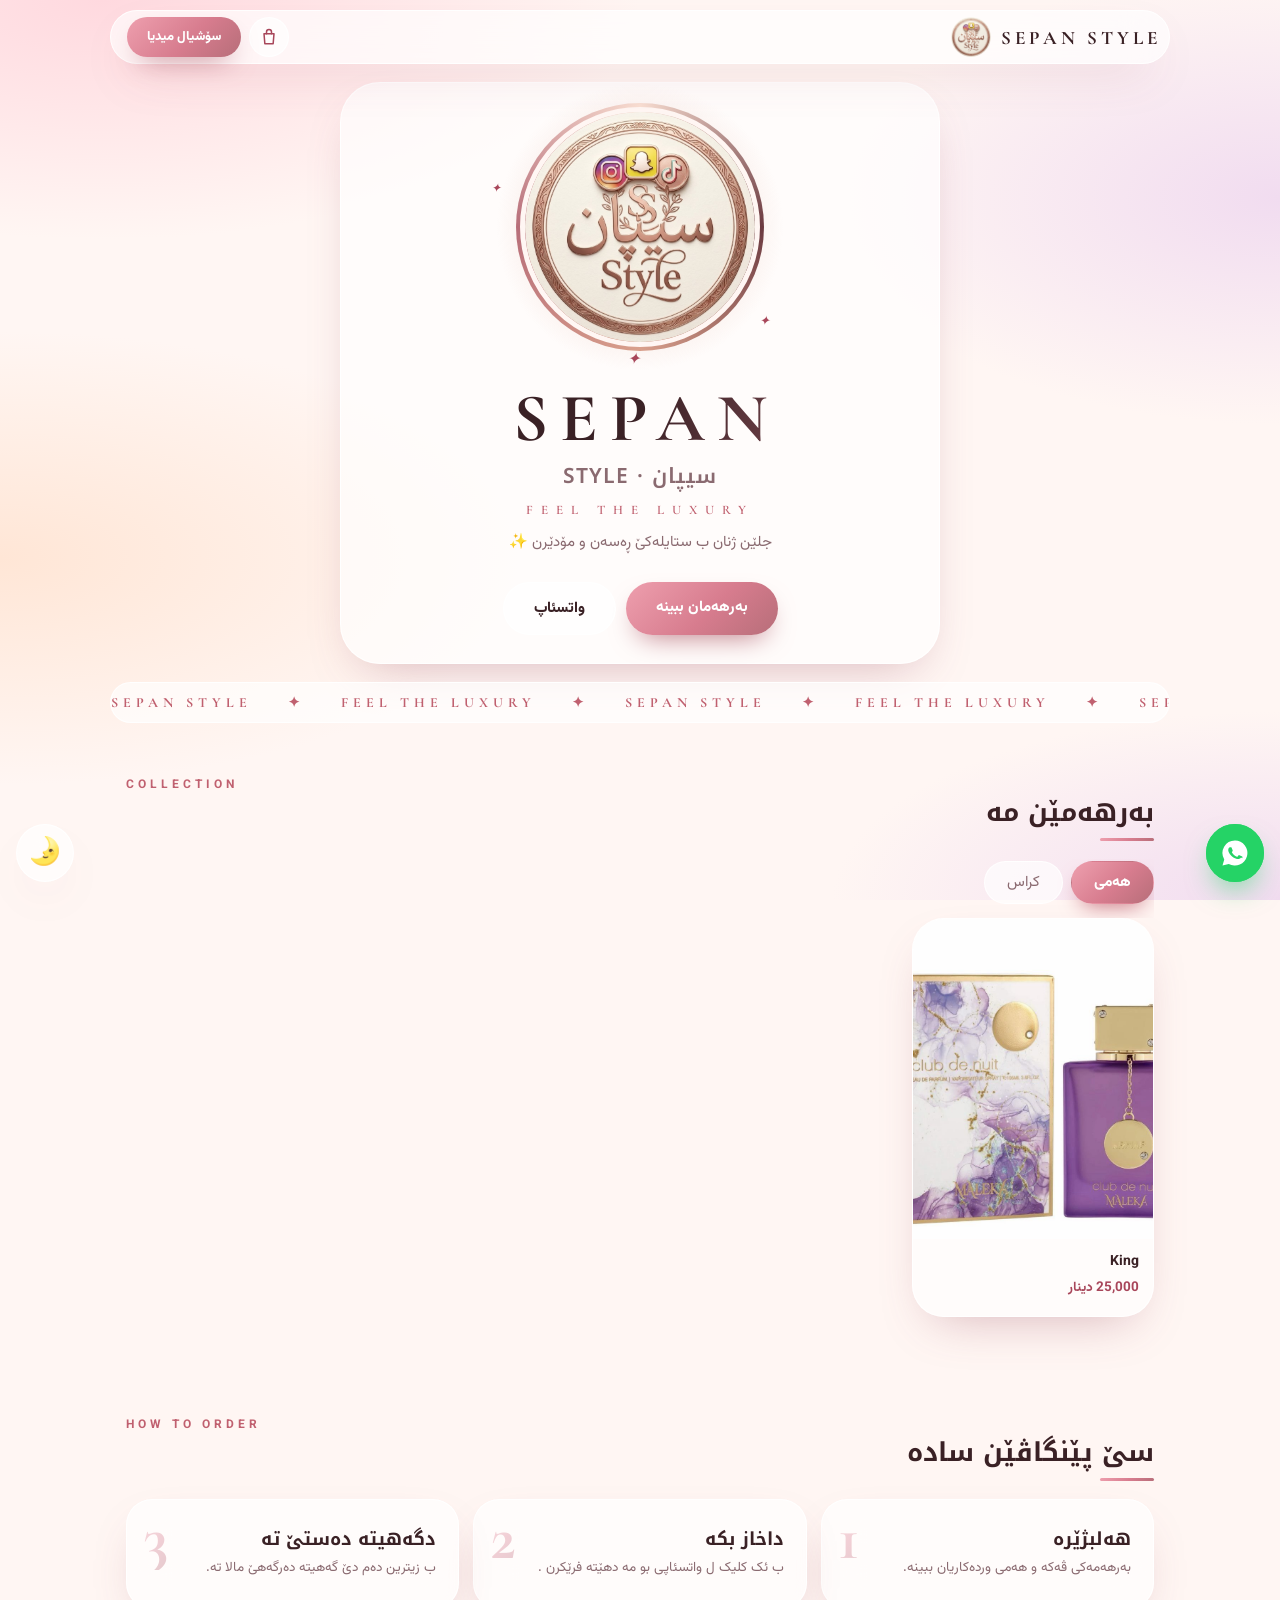
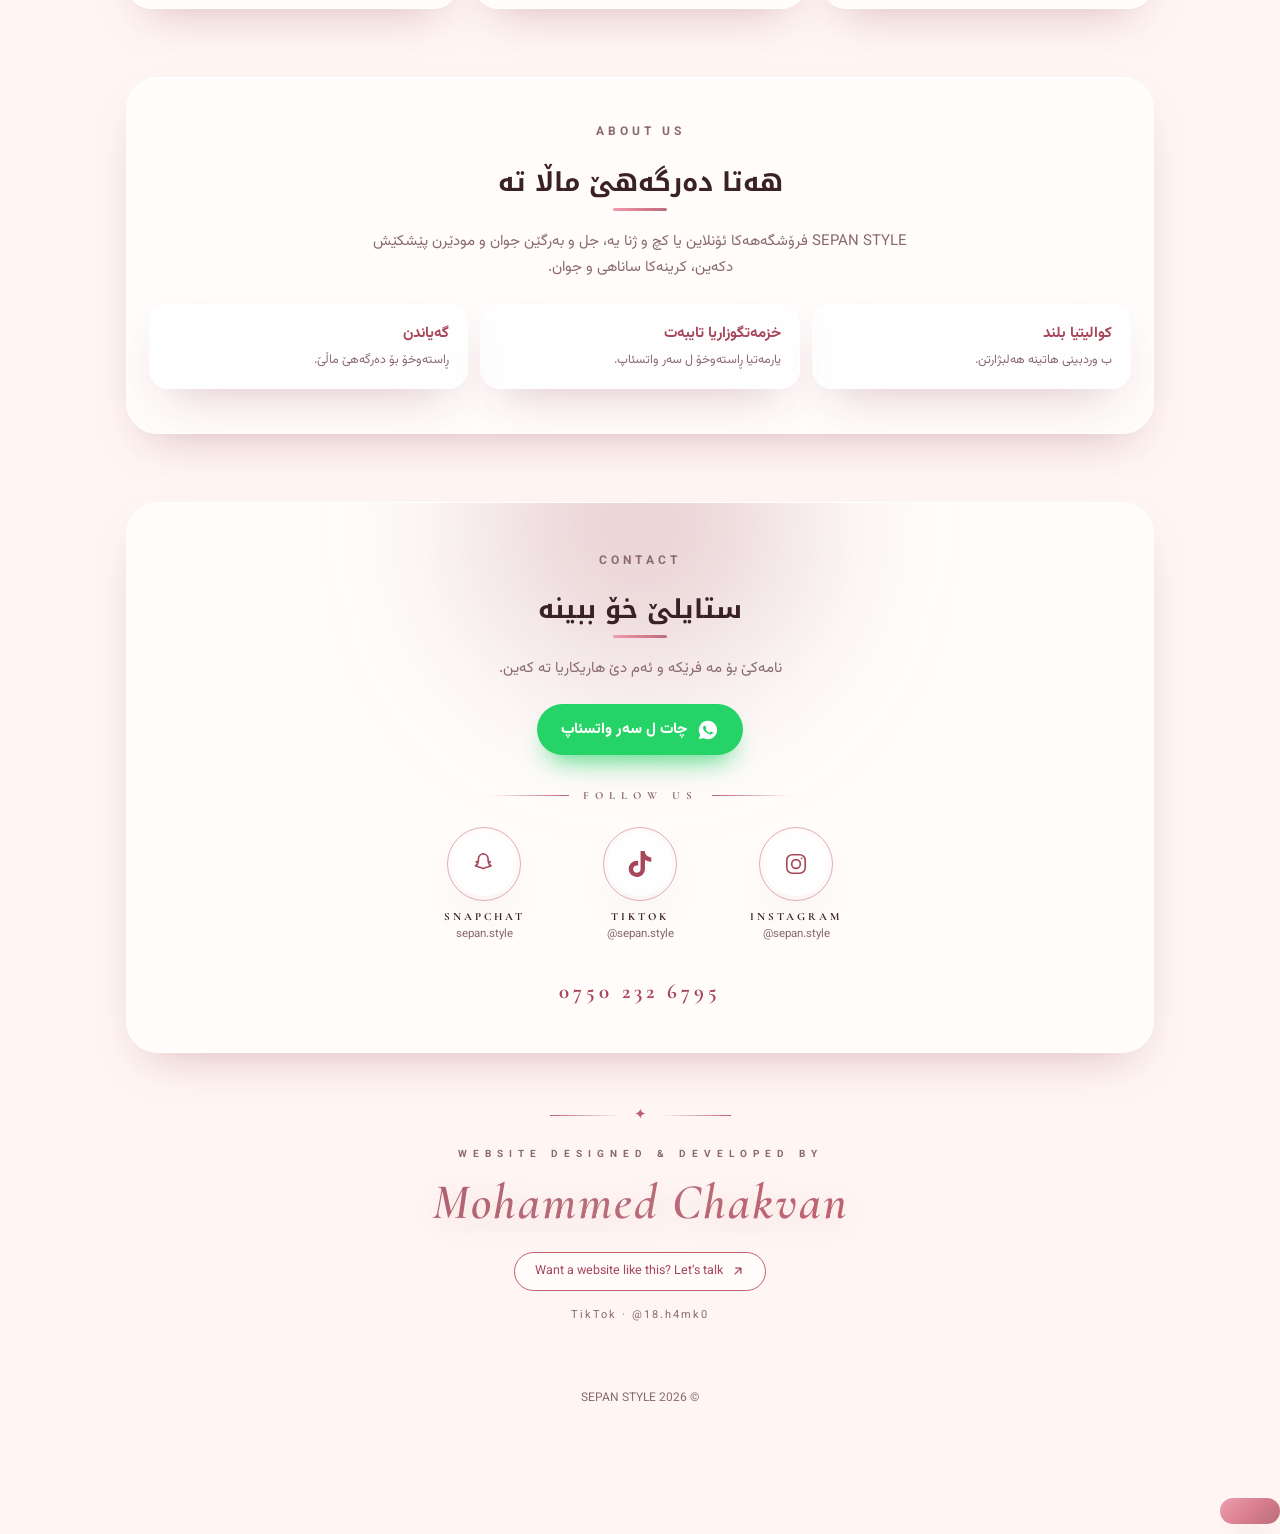
==== commit 926125f6: "Update index.html" ====
--- a/index.html
+++ b/index.html
@@ -2,7 +2,7 @@
 <html lang="ku" dir="rtl"><head><meta charset="UTF-8">
 <meta name="viewport" content="width=device-width,initial-scale=1,viewport-fit=cover">
 <title>SEPAN STYLE | سیپان</title>
-<meta name="description" content="SEPAN STYLE – فرۆشگەهەکا ئۆنلاینا ژنانە، جلێن شیک و مودێرن">
+<meta name="description" content="SEPAN STYLE – فروشگەهەکا ئۆنلاین یا کچ و ژنان، جلکێن جان و مودێرن">
 <meta property="og:title" content="SEPAN STYLE | سیپان"><meta property="og:image" content="logo.png">
 <meta name="theme-color" content="#FFF6F3">
 <link rel="icon" href="favicon.png">
@@ -136,13 +136,13 @@
 <div class="hero"><div class="logo"><img src="logo.png" alt="SEPAN STYLE"><i class="sp">✦</i><i class="sp">✦</i><i class="sp">✦</i></div><div class="en txt">SEPAN</div><h1>سیپان · STYLE</h1><span class="fl">FEEL THE LUXURY</span><p>جلێن ژنان ب ستایلەکێ ڕەسەن و مۆدێرن ✨</p><div class="row"><a class="btn" href="#shop">بەرهەمان ببینە</a><a class="btn g" id="hwa" target="_blank" rel="noopener">واتسئاپ</a></div></div>
 <div class="mq"><div><span>SEPAN STYLE</span><span>✦</span><span>FEEL THE LUXURY</span><span>✦</span><span>SEPAN STYLE</span><span>✦</span><span>FEEL THE LUXURY</span><span>✦</span><span>SEPAN STYLE</span><span>✦</span><span>FEEL THE LUXURY</span><span>✦</span><span>SEPAN STYLE</span><span>✦</span><span>FEEL THE LUXURY</span><span>✦</span><span>SEPAN STYLE</span><span>✦</span><span>FEEL THE LUXURY</span><span>✦</span><span>SEPAN STYLE</span><span>✦</span><span>FEEL THE LUXURY</span><span>✦</span><span>SEPAN STYLE</span><span>✦</span><span>FEEL THE LUXURY</span><span>✦</span><span>SEPAN STYLE</span><span>✦</span><span>FEEL THE LUXURY</span><span>✦</span></div></div>
 <section id="shop"><p class="lbl rv">COLLECTION</p><h2 class="rv">بەرهەمێن مە</h2><div class="filters rv" id="filters"></div><div class="grid" id="grid"></div></section>
-<section id="how"><p class="lbl rv">HOW TO ORDER</p><h2 class="rv">سێ هەنگاوێن سادە</h2><div class="steps">
+<section id="how"><p class="lbl rv">HOW TO ORDER</p><h2 class="rv">سێ پێنگاڤێن سادە</h2><div class="steps">
 <div class="stp gl rv" style="--i:0"><i>1</i><h3>هەلبژێرە</h3><p>بەرهەمەکی ڤەکە و هەمی وردەکاریان ببینە.</p></div>
-<div class="stp gl rv" style="--i:1"><i>2</i><h3>فەرمان بدە</h3><p>ب یەک کلیک ل واتسئاپێ بۆ مە دهێتە نارتن.</p></div>
-<div class="stp gl rv" style="--i:2"><i>3</i><h3>دگەهیتە دەستێ تە</h3><p>ڕاستەوخۆ هەتا دەرگەهێ ماڵا تە.</p></div></div></section>
-<section id="about"><div class="about gl rv"><p class="lbl" style="text-align:center">ABOUT US</p><h2>لوکس، هەتا دەرگەهێ ماڵا تە</h2><p>SEPAN STYLE فرۆشگەهەکا ئۆنلاینا ژنانەیە، جل و بەرگێن شیک و مودێرن پێشکێش دکەت، ب ئەزموونەکا کڕینا ئاسان و جوان.</p>
+<div class="stp gl rv" style="--i:1"><i>2</i><h3>داخاز بکە </h3><p>ب ئک کلیک ل واتسئاپی بو مە دهێتە فرێکرن .</p></div>
+<div class="stp gl rv" style="--i:2"><i>3</i><h3>دگەهیتە دەستێ تە</h3><p>ب زیترین دەم دێ گەهیتە دەرگەهێ مالا تە.</p></div></div></section>
+<section id="about"><div class="about gl rv"><p class="lbl" style="text-align:center">ABOUT US</p><h2> هەتا دەرگەهێ ماڵا تە</h2><p>SEPAN STYLE فرۆشگەهەکا ئۆنلاین یا کچ و ژنا یە، جل و بەرگێن جوان و مودێرن پێشکێش دکەین،  کرینەکا ساناهی و جوان.</p>
 <div class="fts"><div class="ft"><b>کوالیتیا بلند</b><span>ب وردبینی هاتینە هەلبژارتن.</span></div><div class="ft"><b>خزمەتگوزاریا تایبەت</b><span>یارمەتیا ڕاستەوخۆ ل سەر واتسئاپ.</span></div><div class="ft"><b>گەیاندن</b><span>ڕاستەوخۆ بۆ دەرگەهێ ماڵێ.</span></div></div></div></section>
-<section id="follow"><div class="ct gl rv"><p class="lbl" style="text-align:center">CONTACT</p><h2>ستایلا خۆ بدۆزە</h2><p>پەیامەکێ بۆ مە بنێرە و ئەم یارمەتیا تە دکەین.</p>
+<section id="follow"><div class="ct gl rv"><p class="lbl" style="text-align:center">CONTACT</p><h2>ستایلێ خۆ ببینە </h2><p>نامەکێ بۆ مە فرێکە و ئەم دێ هاریکاریا تە کەین.</p>
 <a class="wa" id="cwa" target="_blank" rel="noopener"><svg viewBox="0 0 24 24" fill="#fff"><path d="M12 2a10 10 0 0 0-8.6 15.1L2 22l5-1.3A10 10 0 1 0 12 2zm4.800 13.600c-.2.600-1.200 1.100-1.700 1.200-.5.100-1 .2-3.100-.6-2.600-1.100-4.300-3.700-4.400-3.900-.1-.2-1-1.400-1-2.600s.6-1.900.9-2.100c.2-.3.500-.3.700-.3h.5c.2 0 .4 0 .6.500l.8 2c.1.2.1.400 0 .5l-.4.600c-.2.200-.3.400-.1.600.2.300.8 1.200 1.600 2 1.100.9 2 1.200 2.300 1.400.3.100.4.100.6-.1l.8-1c.2-.3.400-.2.600-.1l1.900.9c.3.100.5.200.5.400.1.100.1.600-.1 1.200z"/></svg> چات ل سەر واتسئاپ</a>
 <p class="fol">FOLLOW US</p>
 <div class="lux">
@@ -159,12 +159,12 @@
 <button class="tbtn" id="themeBtn" onclick="toggleTheme()" aria-label="Theme">🌛</button>
 <div class="modal" id="m" hidden onclick="if(event.target===this)closeM()"><div class="sheet"><button class="x" onclick="closeM()">✕</button>
 <div class="ph" id="mi"></div><div class="th" id="mt"></div>
-<div class="sb"><h3 id="mn"></h3><div class="pr" id="mp"></div><div id="msw" hidden><p style="margin-top:14px;font-weight:700">سایز هەلبژێرە:</p><div class="sz" id="ms"></div></div><label class="zb"><span>تو ل کوێ دژیت؟</span><select class="zs" id="mz"></select></label><p class="dv" id="md" hidden></p>
-<div class="acts"><button class="btn" id="ma" onclick="addCur()">بۆ سەبەتێ زێدە بکە</button><a class="btn g" id="mo" target="_blank" rel="noopener">فەرمانێ ب واتسئاپ بدە</a></div></div></div></div>
+<div class="sb"><h3 id="mn"></h3><div class="pr" id="mp"></div><div id="msw" hidden><p style="margin-top:14px;font-weight:700">سایز هەلبژێرە:</p><div class="sz" id="ms"></div></div><label class="zb"><span>تو ل کیڤە دژی؟</span><select class="zs" id="mz"></select></label><input class="zx" id="mx" hidden placeholder="جهێ خۆ بنڤیسە (باژێر / گوند / گەڕەک)"><p class="dv" id="md" hidden></p>
+<div class="acts"><button class="btn" id="ma" onclick="addCur()">بۆ سەبەتێ زێدە بکە</button><a class="btn g" id="mo" target="_blank" rel="noopener">داخازێ ل واتسئاپی بکە</a></div></div></div></div>
 <div class="modal" id="cm" hidden onclick="if(event.target===this)closeCart()"><div class="sheet cs"><button class="x" onclick="closeCart()">✕</button><div class="sb"><h3>سەبەتا من</h3><div class="cl" id="ci"></div>
-<div class="cf" id="cf" hidden><label class="zb"><span>تو ل کوێ دژیت؟</span><select class="zs" id="cz"></select></label>
+<div class="cf" id="cf" hidden><label class="zb"><span>تو ل کیڤە دژی؟</span><select class="zs" id="cz"></select></label><input class="zx" id="cx" hidden placeholder="جهێ خۆ بنڤیسە (باژێر / گوند / گەڕەک)">
 <div class="sum"><div><span>کوژمێ بەرهەمان</span><b id="sumS"></b></div><div><span>گەهاندن</span><b id="sumD"></b></div><div class="tot"><span>کوژمێ گشتی</span><b id="sumT"></b></div></div>
-<div class="acts"><a class="btn" id="co" target="_blank" rel="noopener">فەرمانێ ب واتسئاپ بنێرە</a><button class="btn g" onclick="clearCart()">سەبەتێ ڤالا بکە</button></div></div></div></div></div>
+<div class="acts"><a class="btn" id="co" target="_blank" rel="noopener">داخازێ ب واتسئاپی فرێکە  class="btn g" onclick="clearCart()">سەبەتێ ڤالا بکە</button></div></div></div></div></div>
 <script src="config.js"></script>
 <script>
 const C=typeof CFG!=='undefined'?CFG:{WHATSAPP:'9647502326795'},$=id=>document.getElementById(id),wa=t=>`https://wa.me/${C.WHATSAPP}?text=${encodeURIComponent(t||'سلاڤ، حەز دکەم پسیارەکێ بکەم')}`,
@@ -196,25 +196,29 @@
  const o=$('mo');
  if(cur.soldout){o.textContent='تەمام بوو';o.removeAttribute('href');o.style.opacity=.5}
  else{o.textContent='فەرمانێ ب واتسئاپ بدە';o.style.opacity=1;
-  o.href=wa(`سلاڤ 👋 حەز دکەم ڤی بەرهەمی فەرمان بکەم:\n${cur.name}${sz?'\nسایز: '+sz:''}\nنرخ: ${price(cur)}${cur.images?.[0]?'\n🖼 '+abs(cur.images[0]):''}${cur.price&&zone?`\n📍 شوێن: ${Z[zone].ku}\n🚚 گەهاندن: ${fmt(fee())}\n💰 کوژمێ گشتی: ${fmt(cur.price+fee())}`:''}`)}
+  o.href=wa(`سلاڤ 👋 حەز دکەم ڤی بەرهەمی فەرمان بکەم:\n${cur.name}${sz?'\nسایز: '+sz:''}\nنرخ: ${price(cur)}${cur.images?.[0]?'\n🖼 '+abs(cur.images[0]):''}${cur.price&&zone?`\n📍 شوێن: ${zname()}\n🚚 گەهاندن: ${dtxt()}\n💰 کوژمێ گشتی: ${ttxt(cur.price)}`:''}`)}
  $('ma').hidden=!!cur.soldout||!cur.price;
- const d=$('md');d.textContent=cur.price&&ZK.length?(zone?`گەهاندن: ${fmt(fee())} · کوژمێ گشتی: ${fmt(cur.price+fee())}`:'شوێنێ خۆ هەلبژێرە بۆ دیارکرنا گەهاندنێ'):'';d.hidden=!d.textContent}
+ const d=$('md');d.textContent=cur.price&&ZK.length?(zone?(pend()?'گەهاندن: نرخ ل چاتێ دهێتە دیارکرن':`گەهاندن: ${fmt(fee())} · کوژمێ گشتی: ${fmt(cur.price+fee())}`):'شوێنێ خۆ هەلبژێرە بۆ دیارکرنا گەهاندنێ'):'';d.hidden=!d.textContent}
 
 /* ===== گەهاندن + سەبەت ===== */
 const Z=typeof ZONES!=='undefined'?ZONES:{},ZK=Object.keys(Z),fmt=n=>n.toLocaleString('en')+' دینار';
 const abs=u=>{try{return new URL(u,location.href).href}catch(e){return u}};
 const sg=k=>{try{return localStorage.getItem(k)}catch(e){return null}},ss=(k,v)=>{try{localStorage.setItem(k,v)}catch(e){}};
 let cart={},zone=sg('sepan_zone')||'';try{cart=JSON.parse(sg('sepan_cart')||'{}')||{}}catch(e){cart={}}
-if(!Z[zone])zone='';
-const fee=()=>zone?Z[zone].fee:0;
+const OT='__other';let loc=sg('sepan_loc')||'';
+if(!Z[zone]&&zone!==OT)zone='';
+const pend=()=>zone===OT,fee=()=>zone&&!pend()?Z[zone].fee:0,zname=()=>pend()?(loc.trim()||'—'):zone?Z[zone].ku:'—',
+ dtxt=()=>pend()?'ل چاتێ دهێتە دیارکرن':fmt(fee()),ttxt=s=>pend()?fmt(s)+' + گەهاندن':fmt(s+fee());
 function lineOf(k){const [id,z]=k.split('|'),p=P.find(x=>x.id==id);return p&&p.price&&!p.soldout?{p,sz:z,price:p.price}:null}
-function renderZones(){const h='<option value="">شوێنێ خۆ هەلبژێرە...</option>'+ZK.map(k=>`<option value="${k}">${esc(Z[k].ku)} — ${fmt(Z[k].fee)}</option>`).join('');
- ['mz','cz'].forEach(id=>{$(id).innerHTML=h;$(id).value=zone});document.querySelectorAll('.zb').forEach(x=>x.hidden=!ZK.length)}
-function setZone(v){zone=Z[v]?v:'';ss('sepan_zone',zone);renderZones();if(cur&&!$('m').hidden)upd();renderCart()}
+function renderZones(){const h='<option value="">شوێنێ خۆ هەلبژێرە...</option>'+ZK.map(k=>`<option value="${k}">${esc(Z[k].ku)} — ${fmt(Z[k].fee)}</option>`).join('')+(ZK.length?'<option value="'+OT+'">شوێنەکێ دی — نرخ ل چاتێ</option>':'');
+ ['mz','cz'].forEach(id=>{$(id).innerHTML=h;$(id).value=zone});
+ ['mx','cx'].forEach(id=>{$(id).hidden=!ZK.length||!pend();$(id).value=loc});document.querySelectorAll('.zb').forEach(x=>x.hidden=!ZK.length)}
+function setZone(v){zone=Z[v]||v===OT?v:'';ss('sepan_zone',zone);renderZones();if(cur&&!$('m').hidden)upd();renderCart()}
 function shake(id){const s=$(id);s.classList.remove('shake');void s.offsetWidth;s.classList.add('shake');s.focus()}
 $('mz').onchange=e=>setZone(e.target.value);$('cz').onchange=e=>setZone(e.target.value);
-$('mo').addEventListener('click',e=>{if(cur&&cur.price&&!cur.soldout&&ZK.length&&!zone){e.preventDefault();shake('mz')}});
-$('co').addEventListener('click',e=>{if(ZK.length&&!zone){e.preventDefault();shake('cz')}});
+$('mo').addEventListener('click',e=>{if(cur&&cur.price&&!cur.soldout&&ZK.length){if(!zone){e.preventDefault();shake('mz')}else if(pend()&&!loc.trim()){e.preventDefault();shake('mx')}}});
+$('co').addEventListener('click',e=>{if(ZK.length){if(!zone){e.preventDefault();shake('cz')}else if(pend()&&!loc.trim()){e.preventDefault();shake('cx')}}});
+['mx','cx'].forEach(id=>$(id).addEventListener('input',e=>{loc=e.target.value;ss('sepan_loc',loc);['mx','cx'].forEach(j=>{if($(j)!==e.target)$(j).value=loc});if(cur&&!$('m').hidden)upd();renderCart()}));
 const saveCart=()=>ss('sepan_cart',JSON.stringify(cart));
 function addCur(){if(!cur||cur.soldout||!cur.price)return;const k=cur.sizes?.length?cur.id+'|'+sz:String(cur.id);
  cart[k]=(cart[k]||0)+1;saveCart();renderCart();const b=$('ma');b.textContent='زێدە بوو ✓';clearTimeout(b._t);b._t=setTimeout(()=>b.textContent='بۆ سەبەتێ زێدە بکە',1300);
@@ -226,10 +230,10 @@
  $('cc').textContent=n;$('cc').hidden=!n;
  if(!ks.length){$('ci').innerHTML='<p class="none">سەبەتا تە ڤالایە. چەند بەرهەمان زێدە بکە.</p>';$('cf').hidden=true;return}
  $('ci').innerHTML=ks.map(k=>{const L=lineOf(k),p=L.p;return `<div class="ct1"><div class="cth">${p.images?.[0]?`<img src="${esc(p.images[0])}" alt="">`:'👗'}</div><div class="cin"><b>${esc(p.name)}${L.sz?' · '+esc(L.sz):''}</b><span>${fmt(L.price*cart[k])}</span></div><div class="qt"><button data-k="${esc(k)}" data-d="-1" aria-label="−">−</button><span>${cart[k]}</span><button data-k="${esc(k)}" data-d="1" aria-label="+">+</button></div></div>`}).join('');
- const sub=ks.reduce((s,k)=>s+lineOf(k).price*cart[k],0),tot=sub+fee();
- $('sumS').textContent=fmt(sub);$('sumD').textContent=zone?fmt(fee()):'—';$('sumT').textContent=fmt(tot);$('cf').hidden=false;
+ const sub=ks.reduce((s,k)=>s+lineOf(k).price*cart[k],0),tot=0;
+ $('sumS').textContent=fmt(sub);$('sumD').textContent=zone?dtxt():'—';$('sumT').textContent=ttxt(sub);$('cf').hidden=false;
  const ln=ks.map(k=>{const L=lineOf(k);return `✦ ${L.p.name}${L.sz?' (سایز: '+L.sz+')':''} × ${cart[k]} — ${fmt(L.price*cart[k])}${L.p.images?.[0]?'\n🖼 '+abs(L.p.images[0]):''}`}).join('\n');
- $('co').href=wa(`سلاڤ 👋 حەز دکەم ڤان بەرهەمان فەرمان بکەم:\n${ln}\n\n🧾 کوژمێ بەرهەمان: ${fmt(sub)}\n📍 شوێن: ${zone?Z[zone].ku:'—'}\n🚚 گەهاندن: ${fmt(fee())}\n💰 کوژمێ گشتی: ${fmt(tot)}`)}
+ $('co').href=wa(`سلاڤ 👋 حەز دکەم ڤان بەرهەمان فەرمان بکەم:\n${ln}\n\n🧾 کوژمێ بەرهەمان: ${fmt(sub)}\n📍 شوێن: ${zname()}\n🚚 گەهاندن: ${dtxt()}\n💰 کوژمێ گشتی: ${ttxt(sub)}`)}
 function openCart(){$('cm').hidden=false;document.body.style.overflow='hidden'}
 function closeCart(){$('cm').hidden=true;document.body.style.overflow=''}
 renderZones();
@@ -241,4 +245,4 @@
 function tc(){const d=document.documentElement.classList.contains('dark');$('themeBtn').textContent=d?'🌞':'🌛';document.querySelector('meta[name=theme-color]').content=d?'#0F0A0B':'#FFF6F3'}
 function toggleTheme(){const h=document.documentElement;h.classList.toggle('dark');try{localStorage.setItem('theme',h.classList.contains('dark')?'dark':'light')}catch(e){}tc()}
 tc();
-</script></body></html>+</script></body></html>
--- a/theme.css
+++ b/theme.css
@@ -61,3 +61,6 @@
 .cf{display:flex;flex-direction:column;margin-top:8px}
 .sum{display:flex;flex-direction:column;gap:4px;margin-top:14px}.sum div{display:flex;justify-content:space-between;color:var(--mute)}
 .sum .tot{color:var(--ink);font-weight:800;font-size:17px;border-top:1px dashed var(--mute);padding-top:8px;margin-top:4px}
+
+.zx{width:100%;margin-top:8px;padding:12px 18px;border-radius:99px;border:1.5px solid var(--r3);background:var(--glass);color:var(--ink);font:inherit;font-weight:600}
+.zx:focus{outline:0;box-shadow:0 0 0 4px rgba(183,110,121,.18)}.zx.shake{animation:shake .45s}
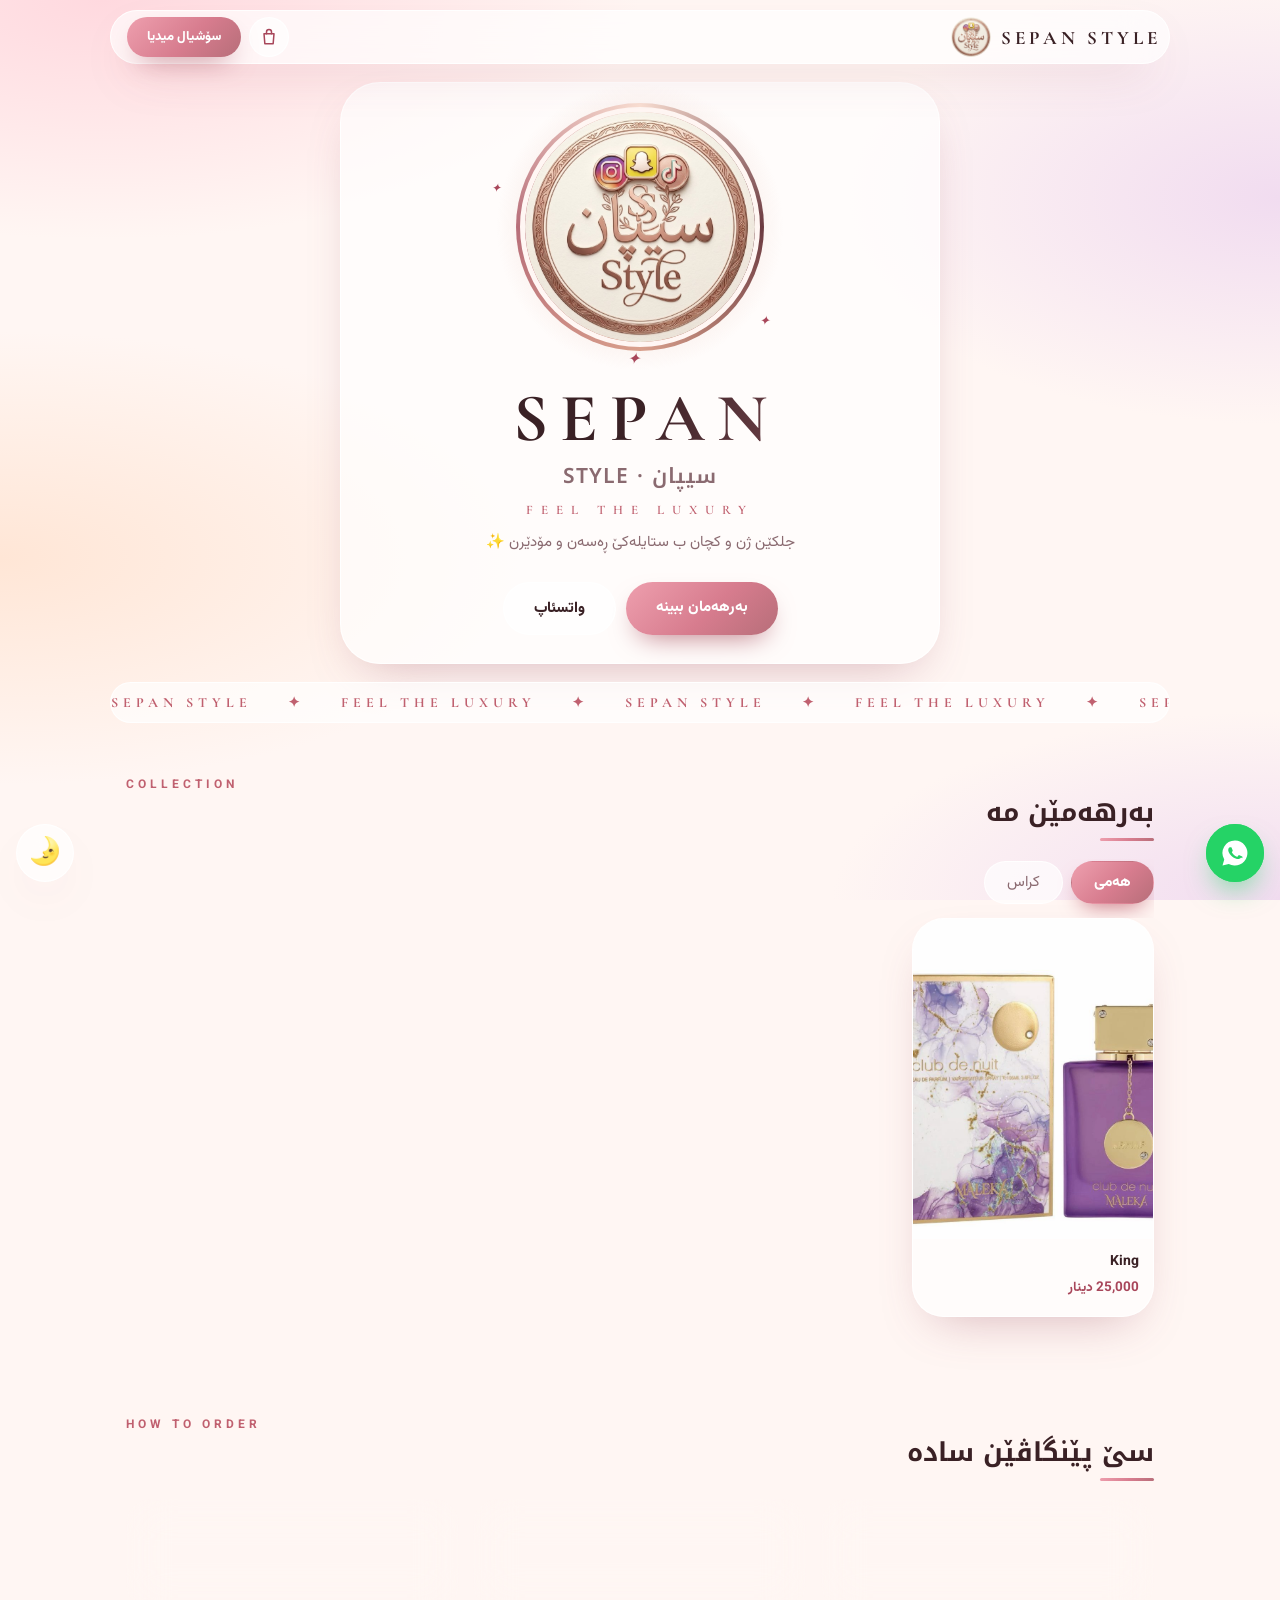
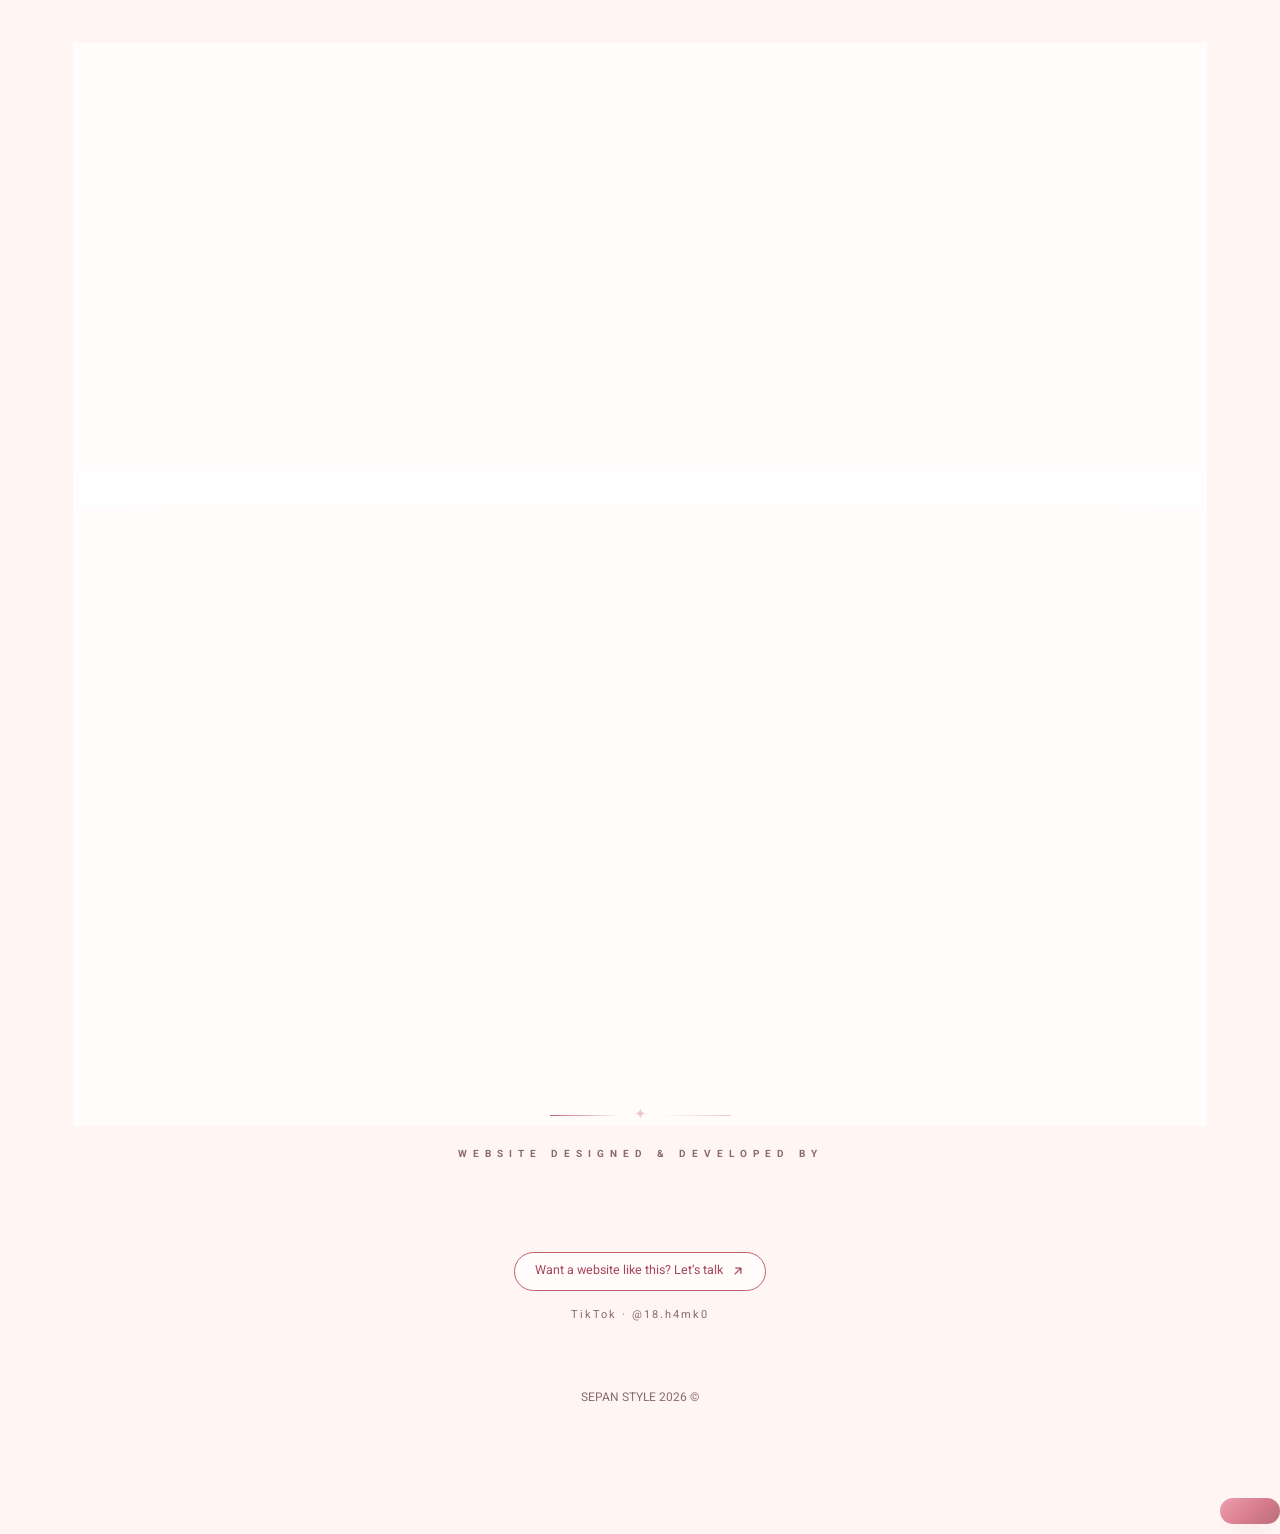
==== commit e05aaa59: "Update index.html" ====
--- a/index.html
+++ b/index.html
@@ -133,15 +133,15 @@
 </style><link rel="stylesheet" href="theme.css?v=1"></head><body>
 <i class="orb o1"></i><i class="orb o2"></i>
 <header class="gl" id="hd"><a class="brand" href="#"><img src="logo.png" alt=""><span>SEPAN STYLE</span></a><div class="ha"><button class="cb" onclick="openCart()" aria-label="سەبەت"><svg class="i2" viewBox="0 0 24 24"><path d="M6 8h12l-1 12H7L6 8z"/><path d="M9 8V6a3 3 0 0 1 6 0v2"/></svg><span class="bd" id="cc" hidden>0</span></button><a class="btn sm" href="#follow">سۆشیال میدیا</a></div></header>
-<div class="hero"><div class="logo"><img src="logo.png" alt="SEPAN STYLE"><i class="sp">✦</i><i class="sp">✦</i><i class="sp">✦</i></div><div class="en txt">SEPAN</div><h1>سیپان · STYLE</h1><span class="fl">FEEL THE LUXURY</span><p>جلێن ژنان ب ستایلەکێ ڕەسەن و مۆدێرن ✨</p><div class="row"><a class="btn" href="#shop">بەرهەمان ببینە</a><a class="btn g" id="hwa" target="_blank" rel="noopener">واتسئاپ</a></div></div>
+<div class="hero"><div class="logo"><img src="logo.png" alt="SEPAN STYLE"><i class="sp">✦</i><i class="sp">✦</i><i class="sp">✦</i></div><div class="en txt">SEPAN</div><h1>سیپان · STYLE</h1><span class="fl">FEEL THE LUXURY</span><p>جلکێن ژن و کچان ب ستایلەکێ ڕەسەن و مۆدێرن ✨</p><div class="row"><a class="btn" href="#shop">بەرهەمان ببینە</a><a class="btn g" id="hwa" target="_blank" rel="noopener">واتسئاپ</a></div></div>
 <div class="mq"><div><span>SEPAN STYLE</span><span>✦</span><span>FEEL THE LUXURY</span><span>✦</span><span>SEPAN STYLE</span><span>✦</span><span>FEEL THE LUXURY</span><span>✦</span><span>SEPAN STYLE</span><span>✦</span><span>FEEL THE LUXURY</span><span>✦</span><span>SEPAN STYLE</span><span>✦</span><span>FEEL THE LUXURY</span><span>✦</span><span>SEPAN STYLE</span><span>✦</span><span>FEEL THE LUXURY</span><span>✦</span><span>SEPAN STYLE</span><span>✦</span><span>FEEL THE LUXURY</span><span>✦</span><span>SEPAN STYLE</span><span>✦</span><span>FEEL THE LUXURY</span><span>✦</span><span>SEPAN STYLE</span><span>✦</span><span>FEEL THE LUXURY</span><span>✦</span></div></div>
 <section id="shop"><p class="lbl rv">COLLECTION</p><h2 class="rv">بەرهەمێن مە</h2><div class="filters rv" id="filters"></div><div class="grid" id="grid"></div></section>
 <section id="how"><p class="lbl rv">HOW TO ORDER</p><h2 class="rv">سێ پێنگاڤێن سادە</h2><div class="steps">
 <div class="stp gl rv" style="--i:0"><i>1</i><h3>هەلبژێرە</h3><p>بەرهەمەکی ڤەکە و هەمی وردەکاریان ببینە.</p></div>
 <div class="stp gl rv" style="--i:1"><i>2</i><h3>داخاز بکە </h3><p>ب ئک کلیک ل واتسئاپی بو مە دهێتە فرێکرن .</p></div>
 <div class="stp gl rv" style="--i:2"><i>3</i><h3>دگەهیتە دەستێ تە</h3><p>ب زیترین دەم دێ گەهیتە دەرگەهێ مالا تە.</p></div></div></section>
-<section id="about"><div class="about gl rv"><p class="lbl" style="text-align:center">ABOUT US</p><h2> هەتا دەرگەهێ ماڵا تە</h2><p>SEPAN STYLE فرۆشگەهەکا ئۆنلاین یا کچ و ژنا یە، جل و بەرگێن جوان و مودێرن پێشکێش دکەین،  کرینەکا ساناهی و جوان.</p>
-<div class="fts"><div class="ft"><b>کوالیتیا بلند</b><span>ب وردبینی هاتینە هەلبژارتن.</span></div><div class="ft"><b>خزمەتگوزاریا تایبەت</b><span>یارمەتیا ڕاستەوخۆ ل سەر واتسئاپ.</span></div><div class="ft"><b>گەیاندن</b><span>ڕاستەوخۆ بۆ دەرگەهێ ماڵێ.</span></div></div></div></section>
+<section id="about"><div class="about gl rv"><p class="lbl" style="text-align:center">ABOUT US</p><h2> د مالا خوو دا داخاز بکە </h2><p>SEPAN STYLE فرۆشگەهەکا ئۆنلاین یا کچ و ژنا یە، جل و بەرگێن جوان و مودێرن پێشکێش دکەین،  کرینەکا ساناهی و جوان.</p>
+<div class="fts"><div class="ft"><b>کوالیتیا بلند</b><span>ب کوالیتەکا بلند هاتینە هەلبژارتن.</span></div><div class="ft"><b>خزمەتگوزاریا تایبەت</b><span>هاریکاریا راستەوخۆ ل سەر واتسئاپ.</span></div><div class="ft"><b>گەهاندن</b><span>ب زی ترین دەم دێ گەهیتە دەرگەهێ مالا هەوە .</span></div></div></div></section>
 <section id="follow"><div class="ct gl rv"><p class="lbl" style="text-align:center">CONTACT</p><h2>ستایلێ خۆ ببینە </h2><p>نامەکێ بۆ مە فرێکە و ئەم دێ هاریکاریا تە کەین.</p>
 <a class="wa" id="cwa" target="_blank" rel="noopener"><svg viewBox="0 0 24 24" fill="#fff"><path d="M12 2a10 10 0 0 0-8.6 15.1L2 22l5-1.3A10 10 0 1 0 12 2zm4.800 13.600c-.2.600-1.200 1.100-1.700 1.200-.5.100-1 .2-3.100-.6-2.600-1.100-4.300-3.700-4.400-3.900-.1-.2-1-1.400-1-2.600s.6-1.900.9-2.100c.2-.3.500-.3.700-.3h.5c.2 0 .4 0 .6.500l.8 2c.1.2.1.400 0 .5l-.4.600c-.2.200-.3.400-.1.600.2.300.8 1.200 1.600 2 1.100.9 2 1.200 2.300 1.400.3.100.4.100.6-.1l.8-1c.2-.3.400-.2.600-.1l1.900.9c.3.100.5.200.5.400.1.100.1.600-.1 1.200z"/></svg> چات ل سەر واتسئاپ</a>
 <p class="fol">FOLLOW US</p>
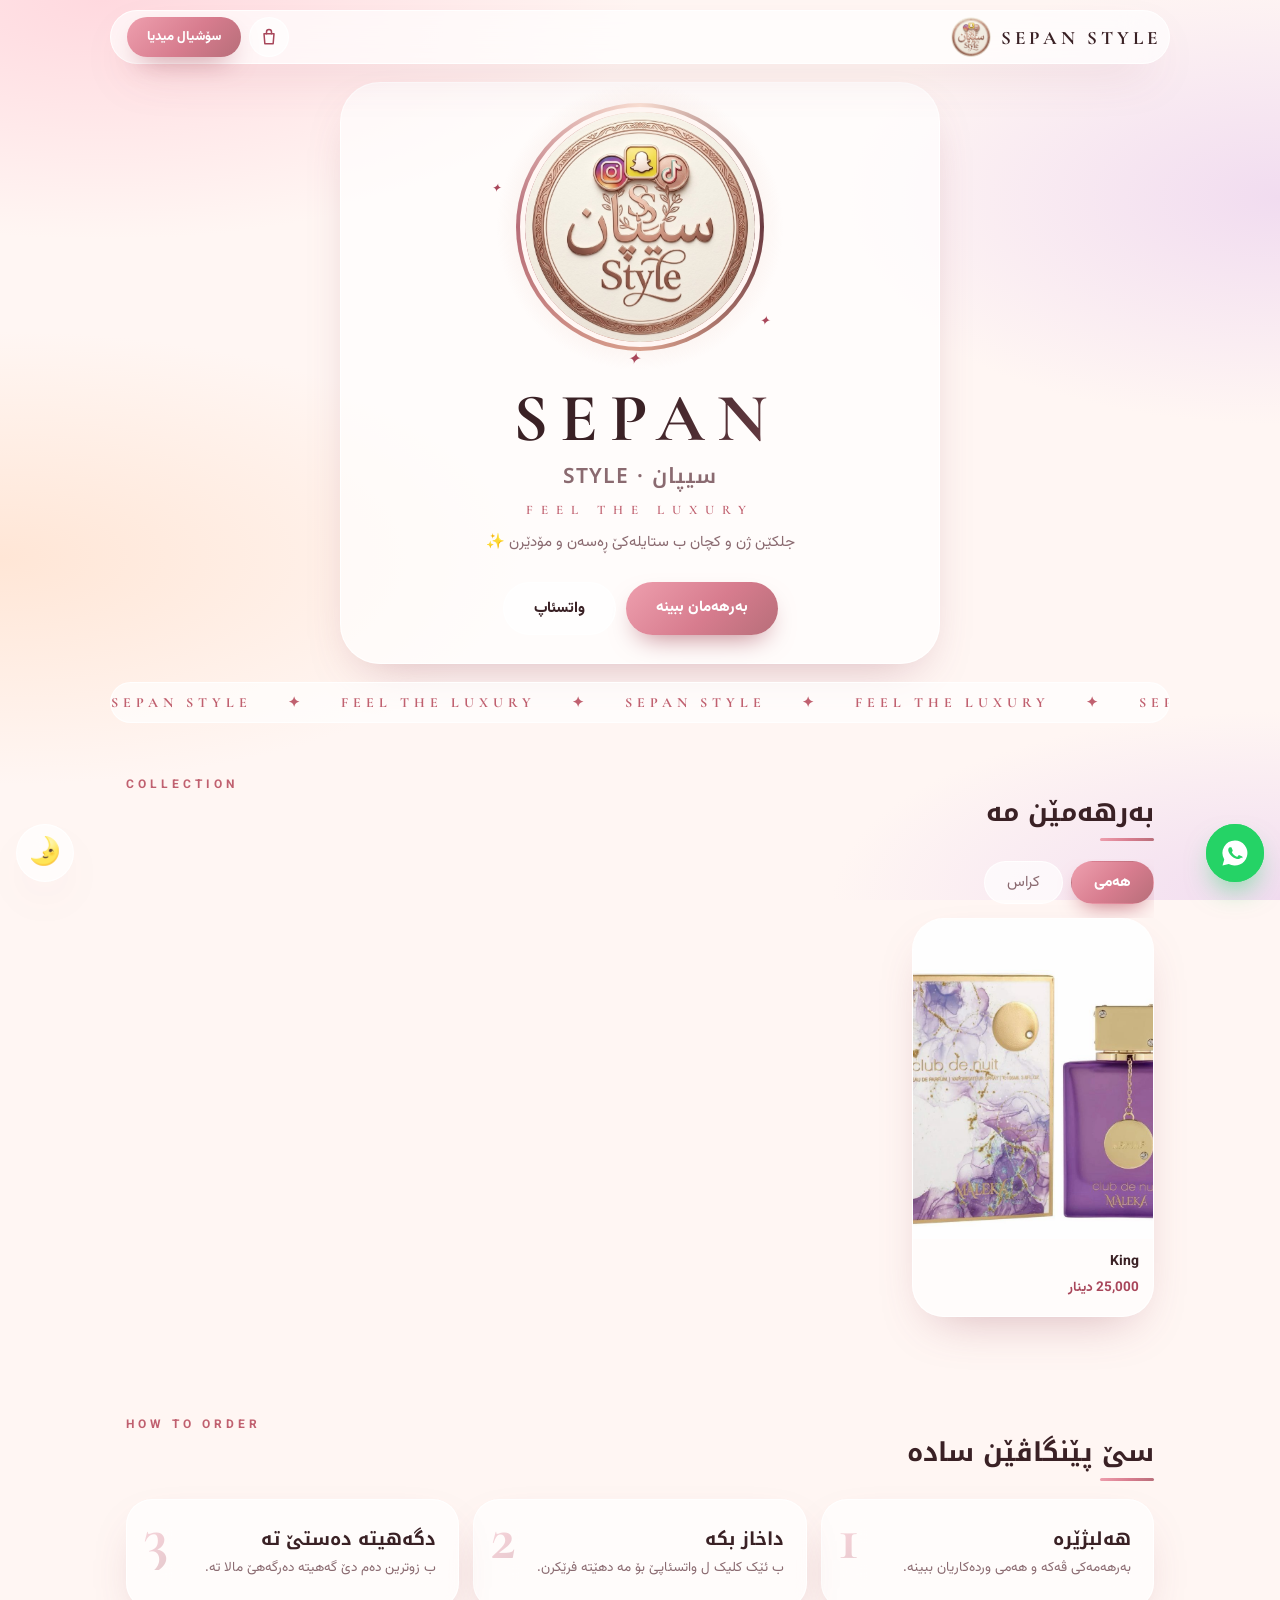
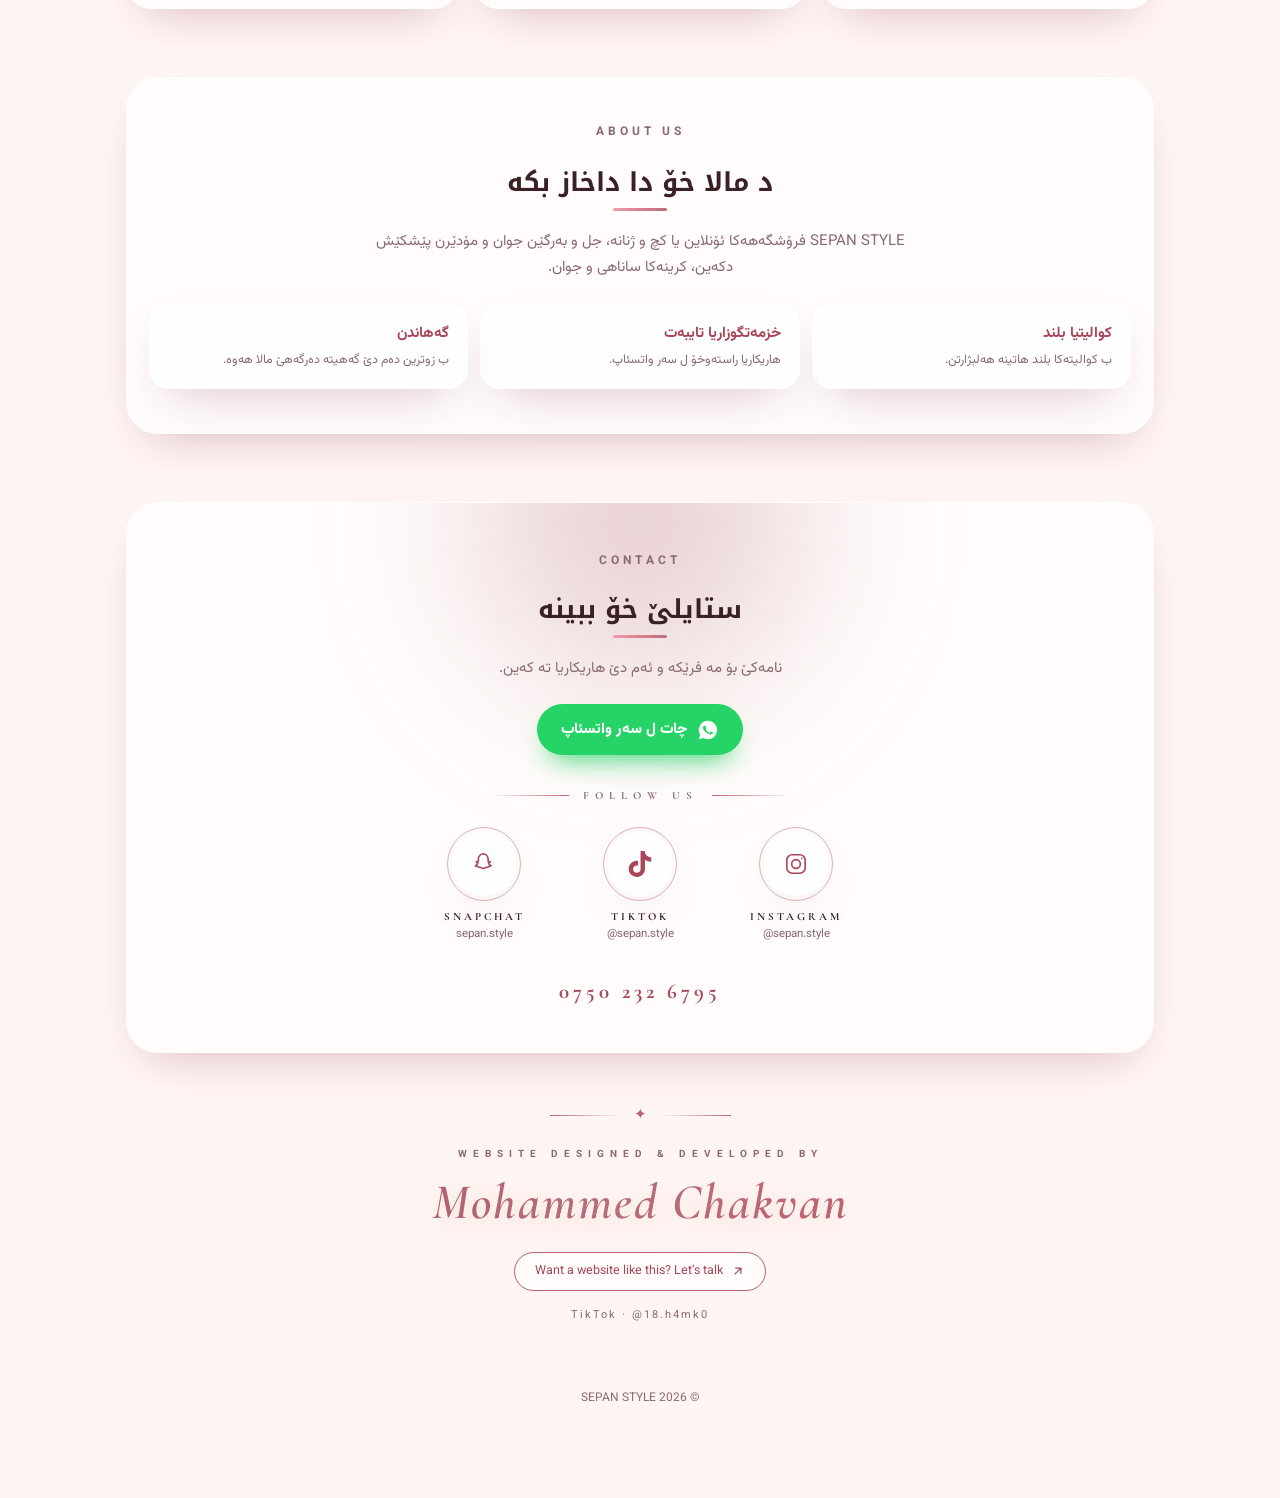
==== commit 3bff8643: "Add files via upload" ====
--- a/index.html
+++ b/index.html
@@ -7,242 +7,172 @@
 <meta name="theme-color" content="#FFF6F3">
 <link rel="icon" href="favicon.png">
 <link href="https://fonts.googleapis.com/css2?family=Great+Vibes&family=Noto+Kufi+Arabic:wght@600;800&family=Vazirmatn:wght@400;500;700&family=Cormorant+Garamond:ital,wght@0,600;0,700;1,600&display=swap" rel="stylesheet">
-<script>document.documentElement.classList.add("js");try{if(localStorage.getItem("theme")==="dark")document.documentElement.classList.add("dark")}catch(e){}</script><style>
-:root{--bg:#0F0A0B;--ink:#FAF1EC;--mute:#B4A29E;--r1:#F9DFD3;--r2:#D9A08C;--r3:#B76E79;--g:linear-gradient(135deg,#F9DFD3,#D9A08C 50%,#B76E79);--glass:rgba(255,255,255,.05);--edge:rgba(255,255,255,.1)}
-*{box-sizing:border-box;margin:0;padding:0;-webkit-tap-highlight-color:transparent}
-html{scroll-behavior:smooth;scroll-padding-top:90px}
-body{color:var(--ink);font:15px/1.7 Vazirmatn,sans-serif;background:var(--bg);overflow-x:hidden}
-h1,h2,h3{font-family:'Noto Kufi Arabic',sans-serif;line-height:1.3}
-a{color:inherit;text-decoration:none}button{font:inherit;border:0;background:none;cursor:pointer;color:inherit}
-.orb{position:fixed;border-radius:50%;filter:blur(90px);z-index:-1;pointer-events:none;animation:fl 14s ease-in-out infinite alternate}
-.o1{width:380px;height:380px;background:rgba(183,110,121,.35);top:-120px;inset-inline-end:-80px}
-.o2{width:320px;height:320px;background:rgba(217,160,140,.22);bottom:5%;inset-inline-start:-100px;animation-delay:-6s}
-@keyframes fl{to{transform:translate(40px,60px) scale(1.2)}}
-.gl{background:var(--glass);backdrop-filter:blur(22px);-webkit-backdrop-filter:blur(22px);border:1px solid var(--edge)}
-header{position:sticky;top:calc(10px + env(safe-area-inset-top,0px));z-index:30;width:calc(100% - 20px);max-width:1060px;margin:10px auto 0;display:flex;justify-content:space-between;align-items:center;padding:6px 8px 6px 16px;border-radius:99px;background:rgba(15,10,11,.65);transition:box-shadow .3s,background .3s;animation:dn .8s both}
-header.sc2{box-shadow:0 14px 40px -14px #000;background:rgba(15,10,11,.88)}
-@keyframes dn{from{opacity:0;transform:translateY(-20px)}}
-.brand{display:flex;align-items:center;gap:10px;font:700 19px 'Cormorant Garamond',serif;letter-spacing:4px;direction:ltr}
-.brand img{width:40px;height:40px;border-radius:50%}
-.btn{position:relative;overflow:hidden;display:inline-block;padding:13px 30px;border-radius:99px;background:var(--g);color:#24100f;font-weight:800;text-align:center;box-shadow:0 14px 30px -12px rgba(217,160,140,.85);transition:transform .25s,box-shadow .25s}
-.btn::after{content:"";position:absolute;top:0;bottom:0;width:60px;left:-100px;background:linear-gradient(100deg,transparent,rgba(255,255,255,.65),transparent);transform:skewX(-20deg);animation:sh 4s infinite}
-@keyframes sh{40%,100%{left:130%}}
-.btn:hover{transform:translateY(-3px)}.btn:active{transform:scale(.97)}.btn.sm{padding:9px 20px;font-size:13px}
-.btn.g{background:var(--glass);color:var(--ink);border:1px solid var(--edge);box-shadow:none}.btn.g::after{display:none}
-.hero{text-align:center;padding:44px 20px 24px;max-width:640px;margin:0 auto}
-.hero>*{animation:up .9s cubic-bezier(.2,.8,.2,1) both}
-.hero>:nth-child(2){animation-delay:.15s}.hero>:nth-child(3){animation-delay:.28s}.hero>:nth-child(4){animation-delay:.4s}.hero>:nth-child(5){animation-delay:.52s}
-@keyframes up{from{opacity:0;transform:translateY(30px)}}
-.logo{position:relative;width:min(60vw,240px);margin:0 auto 28px;animation-name:up,bob;animation-duration:.9s,6s;animation-delay:0s,1s;animation-iteration-count:1,infinite;animation-timing-function:ease,ease-in-out;animation-direction:normal,alternate}
-@keyframes bob{to{transform:translateY(-10px)}}
-.logo::before{content:"";position:absolute;inset:-4px;border-radius:50%;background:conic-gradient(#F9DFD3,#6b3a40,#D9A08C,#B76E79,#F9DFD3);animation:spin 8s linear infinite}
-.logo::after{content:"";position:absolute;inset:-36px;border-radius:50%;background:radial-gradient(circle,rgba(217,160,140,.5),transparent 65%);z-index:-1;animation:pulse 3.5s ease-in-out infinite}
-@keyframes spin{to{transform:rotate(360deg)}}@keyframes pulse{50%{transform:scale(1.12);opacity:.7}}
-.logo img{position:relative;width:100%;border-radius:50%;display:block;border:5px solid var(--bg)}
-.sp{position:absolute;color:var(--r1);font-size:16px;animation:tw 2.8s ease-in-out infinite}
-.sp:nth-child(1){top:4%;inset-inline-start:-8%}.sp:nth-child(2){top:30%;inset-inline-end:-12%;animation-delay:.9s;font-size:12px}.sp:nth-child(3){bottom:6%;inset-inline-start:-4%;animation-delay:1.7s;font-size:13px}
-@keyframes tw{0%,100%{opacity:0;transform:scale(.4) rotate(0)}50%{opacity:1;transform:scale(1.2) rotate(90deg)}}
-.txt{background:linear-gradient(110deg,#F9DFD3 20%,#fff 40%,#D9A08C 60%,#B76E79 80%);background-size:250% 100%;-webkit-background-clip:text;background-clip:text;color:transparent;animation:ms 6s linear infinite}
-@keyframes ms{to{background-position:-250% 0}}
-.hero .en{font:700 clamp(42px,13vw,68px)/1 'Cormorant Garamond',serif;letter-spacing:12px;padding-inline-start:12px;direction:ltr}
-.hero h1{font-size:21px;font-weight:600;letter-spacing:1px;color:var(--mute);margin:10px 0 12px}
-.hero p{color:var(--mute);margin-bottom:26px}.row{display:flex;gap:10px;justify-content:center;flex-wrap:wrap}
-.mq{overflow:hidden;margin:22px 0;border-block:1px solid var(--edge);padding:11px 0;direction:ltr}
-.mq div{display:flex;gap:36px;width:max-content;animation:mq 26s linear infinite;font:700 14px 'Cormorant Garamond',serif;letter-spacing:5px;color:var(--r2)}
-@keyframes mq{to{transform:translateX(-50%)}}
-section{max-width:1060px;margin:0 auto;padding:34px 16px}
-.lbl{color:var(--r2);font-weight:700;font-size:12px;letter-spacing:4px;direction:ltr;text-align:start}
-h2{font-size:26px;margin-bottom:18px}
-h2::after{content:"";display:block;width:54px;height:3px;border-radius:9px;background:var(--g);margin-top:8px}
-.js .rv{opacity:0;transform:translateY(32px);transition:opacity .8s cubic-bezier(.2,.8,.2,1),transform .8s cubic-bezier(.2,.8,.2,1);transition-delay:calc(var(--i,0)*70ms)}.js .rv.in{opacity:1;transform:none}
-.filters{display:flex;gap:8px;overflow-x:auto;padding:2px 0 14px;scrollbar-width:none}
-.filters button{white-space:nowrap;padding:8px 22px;border-radius:99px;background:var(--glass);border:1px solid var(--edge);color:var(--mute);transition:.25s}
-.filters button.on{background:var(--g);color:#24100f;font-weight:800;border-color:transparent;box-shadow:0 10px 22px -10px var(--r2)}
-.grid{display:grid;grid-template-columns:repeat(2,1fr);gap:12px}
-@media(min-width:760px){.grid{grid-template-columns:repeat(4,1fr);gap:20px}}
-.card{background:var(--glass);border:1px solid var(--edge);border-radius:24px;overflow:hidden;text-align:start;position:relative;transition:transform .35s cubic-bezier(.2,.8,.2,1),border-color .3s,box-shadow .3s}
-.card:hover{transform:translateY(-8px);border-color:rgba(217,160,140,.55);box-shadow:0 30px 50px -26px rgba(183,110,121,.7)}
-.ph{aspect-ratio:3/4;background:linear-gradient(160deg,#2c1f20,#171011);display:grid;place-items:center;font-size:42px;overflow:hidden}
-.ph img{width:100%;height:100%;object-fit:cover;transition:transform .6s}.card:hover .ph img{transform:scale(1.08)}
-.card .t{padding:12px 14px 16px}.card b{display:block;font-size:14px}.pr{color:var(--r1);font-weight:700;font-size:13.5px}
-.tag{position:absolute;top:10px;inset-inline-start:10px;background:var(--g);color:#24100f;font-size:11px;font-weight:800;padding:2px 12px;border-radius:99px;z-index:1}.tag.s{background:#fff;color:#111}
-.empty{text-align:center;color:var(--mute);padding:40px 0;grid-column:1/-1}
-.modal{position:fixed;inset:0;background:rgba(0,0,0,.65);backdrop-filter:blur(10px);display:flex;align-items:flex-end;justify-content:center;z-index:60;animation:fi .3s}
-@keyframes fi{from{opacity:0}}.modal[hidden]{display:none}
-.sheet{background:#191112;border:1px solid var(--edge);width:100%;max-width:480px;max-height:92vh;overflow:auto;border-radius:30px 30px 0 0;position:relative;padding-bottom:calc(18px + env(safe-area-inset-bottom,0px));animation:sl .45s cubic-bezier(.2,.8,.2,1)}
-@keyframes sl{from{transform:translateY(80px);opacity:0}}
-.sheet .ph{aspect-ratio:1/1.1;font-size:60px}.x{position:absolute;top:12px;inset-inline-end:12px;width:38px;height:38px;border-radius:50%;background:rgba(0,0,0,.6);color:#fff;z-index:2;border:1px solid var(--edge)}
-.th{display:flex;gap:8px;padding:10px 16px 0;overflow-x:auto}.th img{width:56px;height:56px;object-fit:cover;border-radius:12px;opacity:.5;border:2px solid transparent;transition:.2s}.th img.on{opacity:1;border-color:var(--r2)}
-.sb{padding:16px}.sb h3{font-size:21px}.sz{display:flex;gap:8px;flex-wrap:wrap;margin:10px 0 6px}
-.sz button{min-width:46px;padding:8px 14px;border-radius:14px;border:1.5px solid var(--edge);font-weight:700;transition:.2s}.sz button.on{background:var(--g);color:#24100f;border-color:transparent}
-.socs{display:grid;gap:14px}@media(min-width:760px){.socs{grid-template-columns:repeat(3,1fr)}}
-.sc{--x:50%;--y:50%;position:relative;display:flex;align-items:center;gap:16px;padding:22px 20px;border-radius:28px;overflow:hidden;background:linear-gradient(160deg,rgba(255,255,255,.08),rgba(255,255,255,.02));border:1px solid var(--edge);transition:transform .35s cubic-bezier(.2,.8,.2,1),border-color .3s,box-shadow .3s}
-.sc::before{content:"";position:absolute;inset:0;background:radial-gradient(260px circle at var(--x) var(--y),var(--c),transparent 70%);opacity:0;transition:opacity .3s;mix-blend-mode:soft-light}
-.sc::after{content:"";position:absolute;width:150px;height:150px;border-radius:50%;inset-inline-end:-50px;top:-60px;background:var(--c);opacity:.2;filter:blur(44px);transition:opacity .3s}
-.sc:hover{transform:translateY(-6px);border-color:var(--c);box-shadow:0 26px 44px -24px var(--c)}.sc:hover::before{opacity:.7}.sc:hover::after{opacity:.45}
-.sc.ig{--c:#E1306C}.sc.tt{--c:#25F4EE}.sc.snap{--c:#FFFC00}
-.si{flex:none;width:62px;height:62px;border-radius:20px;display:grid;place-items:center;box-shadow:0 14px 26px -10px var(--c);position:relative;z-index:1;transition:transform .4s}
-.sc:hover .si{transform:rotate(-8deg) scale(1.1)}.si svg{width:30px;height:30px}
-.ig .si{background:linear-gradient(45deg,#F9CE34,#EE2A7B 55%,#6228D7)}.tt .si{background:#000;border:1px solid rgba(255,255,255,.2)}.tt .si svg{filter:drop-shadow(2px 2px 0 #FE2C55) drop-shadow(-2px -2px 0 #25F4EE)}.snap .si{background:#FFFC00}
-.st{flex:1;display:flex;flex-direction:column;position:relative;z-index:1;min-width:0}.st b{font-size:17px}.st small{color:var(--mute);font-size:12px}
-.st em{font-style:normal;color:var(--r1);font-weight:700;font-size:14px;margin-top:4px;direction:ltr;text-align:start;display:block}
-.ar{position:relative;z-index:1;flex:none;width:36px;height:36px;border-radius:50%;display:grid;place-items:center;border:1px solid var(--edge);transition:.3s}
-.ar svg{width:16px;height:16px}.sc:hover .ar{background:var(--c);color:#111;border-color:transparent;transform:rotate(-45deg)}
-.cta{margin-top:18px;display:flex;flex-wrap:wrap;align-items:center;justify-content:space-between;gap:14px;padding:22px;border-radius:28px}
-.cta b{font-size:17px;display:block}.cta span{color:var(--mute);font-size:13px}
-.cta .ph2{font-weight:800;direction:ltr;color:var(--r1);margin-top:4px;display:block;font-size:16px}
-.wa{display:inline-flex;align-items:center;gap:10px;background:#25D366;color:#fff;padding:13px 24px;border-radius:99px;font-weight:800;box-shadow:0 14px 28px -12px #25D366;transition:transform .25s}.wa:hover{transform:translateY(-3px)}
-.wa svg{width:22px;height:22px}
-.fab{position:fixed;bottom:calc(18px + env(safe-area-inset-bottom,0px));inset-inline-start:16px;z-index:40;width:58px;height:58px;border-radius:50%;background:#25D366;display:grid;place-items:center;box-shadow:0 14px 28px -8px rgba(37,211,102,.6)}
-.fab::before{content:"";position:absolute;inset:0;border-radius:50%;border:2px solid #25D366;animation:rp 2.2s infinite}
-@keyframes rp{to{transform:scale(1.7);opacity:0}}.fab svg{width:30px;height:30px}
-.own{position:relative;text-align:center;padding:48px 16px;border-radius:32px;overflow:hidden}
-.own::before{content:"";position:absolute;inset:-2px;border-radius:inherit;padding:2px;background:conic-gradient(from 0deg,transparent,#D9A08C,transparent 40%,#B76E79,transparent 80%);-webkit-mask:linear-gradient(#000 0 0) content-box,linear-gradient(#000 0 0);-webkit-mask-composite:xor;mask-composite:exclude;animation:spin 7s linear infinite}
-.own small{display:block;color:var(--r2);font-weight:700;letter-spacing:5px;font-size:11px;direction:ltr}
-.own .nm{font:400 clamp(58px,19vw,110px)/1.1 'Great Vibes',cursive;margin:10px 0 6px;filter:drop-shadow(0 8px 24px rgba(217,160,140,.35));direction:ltr;display:block}
-.own span.k{color:var(--mute);font-size:13px}
-.own .ln{width:80px;height:1px;margin:14px auto 0;background:var(--g)}
-footer{text-align:center;color:var(--mute);font-size:12px;padding:20px 16px calc(90px + env(safe-area-inset-bottom,0px))}
+<script>document.documentElement.classList.add("js");try{if(localStorage.getItem("theme")==="dark")document.documentElement.classList.add("dark")}catch(e){}</script>
+<link rel="stylesheet" href="style.css?v=2">
+<link rel="stylesheet" href="theme.css?v=1">
+</head>
+<body>
 
-.hero .fl{display:block;margin:2px 0 12px;font:600 13px 'Cormorant Garamond',serif;letter-spacing:8px;color:var(--r2);direction:ltr}
-.steps{display:grid;gap:14px}@media(min-width:760px){.steps{grid-template-columns:repeat(3,1fr)}}
-.stp{position:relative;padding:28px 22px;border-radius:26px;overflow:hidden;transition:transform .35s,border-color .3s}
-.stp:hover{transform:translateY(-6px);border-color:rgba(217,160,140,.5)}
-.stp i{font:700 64px/1 'Cormorant Garamond',serif;font-style:normal;position:absolute;inset-inline-end:16px;top:6px;background:var(--g);-webkit-background-clip:text;background-clip:text;color:transparent;opacity:.35}
-.stp h3{font-size:18px;margin-bottom:6px;position:relative}.stp p{color:var(--mute);font-size:13.5px;position:relative}
-.about{text-align:center;padding:44px 22px;border-radius:32px}
-.about h2::after{margin-inline:auto}.about>p{color:var(--mute);max-width:560px;margin:0 auto 24px}
-.fts{display:grid;gap:12px;text-align:start}@media(min-width:760px){.fts{grid-template-columns:repeat(3,1fr)}}
-.ft{padding:16px 18px;border-radius:20px;background:rgba(255,255,255,.04);border:1px solid var(--edge);transition:.3s}.ft:hover{border-color:var(--r2);transform:translateY(-4px)}
-.ft b{display:block;color:var(--r1);font-size:15px}.ft span{color:var(--mute);font-size:12.5px}
-.ct{text-align:center;padding:48px 20px;border-radius:32px;position:relative;overflow:hidden}
-.ct::before{content:"";position:absolute;width:320px;height:320px;border-radius:50%;background:rgba(183,110,121,.3);filter:blur(80px);top:-140px;left:50%;transform:translateX(-50%);animation:pulse 5s infinite}
-.ct>*{position:relative}.ct h2::after{margin-inline:auto}.ct>p{color:var(--mute);margin-bottom:22px}
-.pills{display:flex;flex-wrap:wrap;gap:10px;justify-content:center;margin-top:22px}
-.pl{--c:#fff;display:inline-flex;align-items:center;gap:10px;padding:8px 20px 8px 8px;border-radius:99px;border:1px solid var(--edge);background:var(--glass);font-weight:700;font-size:14px;transition:transform .3s,border-color .3s,box-shadow .3s}
-.pl .si{width:36px;height:36px;border-radius:50%;box-shadow:none}.pl .si svg{width:18px;height:18px}
-.pl:hover{transform:translateY(-4px);border-color:var(--c);box-shadow:0 14px 28px -14px var(--c)}
-.pl.ig{--c:#E1306C}.pl.tt{--c:#25F4EE}.pl.snap{--c:#FFFC00}
-.ig .si{background:linear-gradient(45deg,#F9CE34,#EE2A7B 55%,#6228D7)}.tt .si{background:#000;border:1px solid rgba(255,255,255,.2)}.snap .si{background:#FFFC00}
-.dev{text-align:center;padding:30px 16px 10px}
-.dev small{display:block;color:var(--r2);letter-spacing:4px;font-size:10.5px;font-weight:700;direction:ltr}
-.dev .nm{font:400 clamp(34px,10vw,50px)/1.2 'Great Vibes',cursive;direction:ltr;display:block;margin:2px 0 10px}
-.dev .lt{display:inline-flex;align-items:center;gap:8px;font-size:13px;color:var(--r1);border-bottom:1px solid var(--r3);padding-bottom:2px;direction:ltr;transition:gap .3s}.dev .lt:hover{gap:14px}.dev .lt svg{width:14px;height:14px}
-.dev .tk{display:block;margin-top:10px;color:var(--mute);font-size:12px;direction:ltr}
-@media(prefers-reduced-motion:reduce){*,*::before,*::after{animation:none!important;transition:none!important}.js .rv{opacity:1;transform:none}}
-</style><link rel="stylesheet" href="theme.css?v=1"></head><body>
+<!-- ========== پاشخان ========== -->
 <i class="orb o1"></i><i class="orb o2"></i>
-<header class="gl" id="hd"><a class="brand" href="#"><img src="logo.png" alt=""><span>SEPAN STYLE</span></a><div class="ha"><button class="cb" onclick="openCart()" aria-label="سەبەت"><svg class="i2" viewBox="0 0 24 24"><path d="M6 8h12l-1 12H7L6 8z"/><path d="M9 8V6a3 3 0 0 1 6 0v2"/></svg><span class="bd" id="cc" hidden>0</span></button><a class="btn sm" href="#follow">سۆشیال میدیا</a></div></header>
-<div class="hero"><div class="logo"><img src="logo.png" alt="SEPAN STYLE"><i class="sp">✦</i><i class="sp">✦</i><i class="sp">✦</i></div><div class="en txt">SEPAN</div><h1>سیپان · STYLE</h1><span class="fl">FEEL THE LUXURY</span><p>جلکێن ژن و کچان ب ستایلەکێ ڕەسەن و مۆدێرن ✨</p><div class="row"><a class="btn" href="#shop">بەرهەمان ببینە</a><a class="btn g" id="hwa" target="_blank" rel="noopener">واتسئاپ</a></div></div>
+
+<!-- ========== هێدەر ========== -->
+<header class="gl" id="hd">
+  <a class="brand" href="#"><img src="logo.png" alt=""><span>SEPAN STYLE</span></a>
+  <div class="ha">
+    <button class="cb" onclick="openCart()" aria-label="سەبەت">
+      <svg class="i2" viewBox="0 0 24 24"><path d="M6 8h12l-1 12H7L6 8z"/><path d="M9 8V6a3 3 0 0 1 6 0v2"/></svg>
+      <span class="bd" id="cc" hidden>0</span>
+    </button>
+    <a class="btn sm" href="#follow">سۆشیال میدیا</a>
+  </div>
+</header>
+
+<!-- ========== هێرۆ ========== -->
+<div class="hero">
+  <div class="logo"><img src="logo.png" alt="SEPAN STYLE"><i class="sp">✦</i><i class="sp">✦</i><i class="sp">✦</i></div>
+  <div class="en txt">SEPAN</div>
+  <h1>سیپان · STYLE</h1>
+  <span class="fl">FEEL THE LUXURY</span>
+  <p>جلکێن ژن و کچان ب ستایلەکێ ڕەسەن و مۆدێرن ✨</p>
+  <div class="row">
+    <a class="btn" href="#shop">بەرهەمان ببینە</a>
+    <a class="btn g" id="hwa" target="_blank" rel="noopener">واتسئاپ</a>
+  </div>
+</div>
+
+<!-- ========== نووارا ڕۆیشتی ========== -->
 <div class="mq"><div><span>SEPAN STYLE</span><span>✦</span><span>FEEL THE LUXURY</span><span>✦</span><span>SEPAN STYLE</span><span>✦</span><span>FEEL THE LUXURY</span><span>✦</span><span>SEPAN STYLE</span><span>✦</span><span>FEEL THE LUXURY</span><span>✦</span><span>SEPAN STYLE</span><span>✦</span><span>FEEL THE LUXURY</span><span>✦</span><span>SEPAN STYLE</span><span>✦</span><span>FEEL THE LUXURY</span><span>✦</span><span>SEPAN STYLE</span><span>✦</span><span>FEEL THE LUXURY</span><span>✦</span><span>SEPAN STYLE</span><span>✦</span><span>FEEL THE LUXURY</span><span>✦</span><span>SEPAN STYLE</span><span>✦</span><span>FEEL THE LUXURY</span><span>✦</span></div></div>
-<section id="shop"><p class="lbl rv">COLLECTION</p><h2 class="rv">بەرهەمێن مە</h2><div class="filters rv" id="filters"></div><div class="grid" id="grid"></div></section>
-<section id="how"><p class="lbl rv">HOW TO ORDER</p><h2 class="rv">سێ پێنگاڤێن سادە</h2><div class="steps">
-<div class="stp gl rv" style="--i:0"><i>1</i><h3>هەلبژێرە</h3><p>بەرهەمەکی ڤەکە و هەمی وردەکاریان ببینە.</p></div>
-<div class="stp gl rv" style="--i:1"><i>2</i><h3>داخاز بکە </h3><p>ب ئک کلیک ل واتسئاپی بو مە دهێتە فرێکرن .</p></div>
-<div class="stp gl rv" style="--i:2"><i>3</i><h3>دگەهیتە دەستێ تە</h3><p>ب زیترین دەم دێ گەهیتە دەرگەهێ مالا تە.</p></div></div></section>
-<section id="about"><div class="about gl rv"><p class="lbl" style="text-align:center">ABOUT US</p><h2> د مالا خوو دا داخاز بکە </h2><p>SEPAN STYLE فرۆشگەهەکا ئۆنلاین یا کچ و ژنا یە، جل و بەرگێن جوان و مودێرن پێشکێش دکەین،  کرینەکا ساناهی و جوان.</p>
-<div class="fts"><div class="ft"><b>کوالیتیا بلند</b><span>ب کوالیتەکا بلند هاتینە هەلبژارتن.</span></div><div class="ft"><b>خزمەتگوزاریا تایبەت</b><span>هاریکاریا راستەوخۆ ل سەر واتسئاپ.</span></div><div class="ft"><b>گەهاندن</b><span>ب زی ترین دەم دێ گەهیتە دەرگەهێ مالا هەوە .</span></div></div></div></section>
-<section id="follow"><div class="ct gl rv"><p class="lbl" style="text-align:center">CONTACT</p><h2>ستایلێ خۆ ببینە </h2><p>نامەکێ بۆ مە فرێکە و ئەم دێ هاریکاریا تە کەین.</p>
-<a class="wa" id="cwa" target="_blank" rel="noopener"><svg viewBox="0 0 24 24" fill="#fff"><path d="M12 2a10 10 0 0 0-8.6 15.1L2 22l5-1.3A10 10 0 1 0 12 2zm4.800 13.600c-.2.600-1.200 1.100-1.700 1.200-.5.100-1 .2-3.100-.6-2.600-1.100-4.300-3.700-4.400-3.900-.1-.2-1-1.400-1-2.600s.6-1.900.9-2.100c.2-.3.500-.3.700-.3h.5c.2 0 .4 0 .6.500l.8 2c.1.2.1.400 0 .5l-.4.600c-.2.200-.3.400-.1.600.2.300.8 1.200 1.600 2 1.100.9 2 1.200 2.300 1.400.3.100.4.100.6-.1l.8-1c.2-.3.400-.2.600-.1l1.900.9c.3.100.5.200.5.400.1.100.1.600-.1 1.200z"/></svg> چات ل سەر واتسئاپ</a>
-<p class="fol">FOLLOW US</p>
-<div class="lux">
-<a class="lx" href="https://www.instagram.com/sepan.style" target="_blank" rel="noopener" aria-label="Instagram"><span class="rg"><svg viewBox="0 0 24 24"><rect x="3.5" y="3.5" width="17" height="17" rx="5"/><circle cx="12" cy="12" r="4"/><circle cx="17.2" cy="6.8" r=".8" fill="currentColor" stroke="none"/></svg></span><b>INSTAGRAM</b><small>@sepan.style</small></a>
-<a class="lx" href="https://www.tiktok.com/@sepan.style" target="_blank" rel="noopener" aria-label="TikTok"><span class="rg"><svg class="f" viewBox="0 0 24 24"><path d="M12.525.02c1.31-.02 2.61-.01 3.91-.02.08 1.53.63 3.09 1.75 4.17 1.12 1.11 2.7 1.62 4.24 1.79v4.03c-1.44-.05-2.89-.35-4.2-.97-.57-.26-1.1-.59-1.62-.93-.01 2.92.01 5.84-.02 8.75-.08 1.4-.54 2.79-1.35 3.94-1.31 1.92-3.58 3.17-5.91 3.21-1.43.08-2.86-.31-4.08-1.03-2.02-1.19-3.44-3.37-3.65-5.71-.02-.5-.03-1-.01-1.49.18-1.9 1.12-3.72 2.58-4.96 1.66-1.44 3.98-2.13 6.15-1.72.02 1.48-.04 2.96-.04 4.44-.99-.32-2.15-.23-3.02.37-.63.41-1.11 1.04-1.36 1.75-.21.51-.15 1.07-.14 1.61.24 1.64 1.82 3.02 3.5 2.87 1.12-.01 2.19-.66 2.77-1.61.19-.33.4-.67.41-1.06.1-1.79.06-3.57.07-5.36.01-4.03-.01-8.05.02-12.07z"/></svg></span><b>TIKTOK</b><small>@sepan.style</small></a>
-<a class="lx" href="https://www.snapchat.com/add/sepan.style" target="_blank" rel="noopener" aria-label="Snapchat"><span class="rg"><svg viewBox="0 0 24 24"><path d="M12 2.5c-3 0-5.2 2.2-5.2 5.200v1.800c-.5.2-1.300.4-2 .5.3.8.9 1 1.700 1.100-.3 1-1.200 1.900-2.400 2.400.5.6 1.500.7 2.300.8.200.4.500.7 1 .7.600 0 1.100-.1 1.700.2.800.5 1.200.8 2 .8h.4c.8 0 1.200-.3 2-.8.6-.3 1.100-.2 1.700-.2.500 0 .8-.3 1-.7.800-.1 1.800-.2 2.300-.8-1.200-.5-2.100-1.400-2.400-2.400.8-.1 1.400-.3 1.700-1.100-.7-.1-1.500-.3-2-.5V7.700c0-3-2.200-5.200-5.100-5.200z"/></svg></span><b>SNAPCHAT</b><small>sepan.style</small></a>
-</div>
-<a class="ph2" href="tel:07502326795" style="display:block;margin-top:20px;direction:ltr;color:var(--r1);font-weight:800">0750 232 6795</a></div>
-<div class="dev rv"><div class="orn"><i></i><span>✦</span><i></i></div><small>WEBSITE DESIGNED &amp; DEVELOPED BY</small><span class="nm sig">Mohammed Chakvan</span>
-<a class="lt" href="https://wa.me/9647508863907" target="_blank" rel="noopener">Want a website like this? Let’s talk <svg viewBox="0 0 24 24" fill="none" stroke="currentColor" stroke-width="2.2" stroke-linecap="round" stroke-linejoin="round"><path d="M7 17L17 7M8 7h9v9"/></svg></a>
-<a class="tk" href="https://www.tiktok.com/@18.h4mk0" target="_blank" rel="noopener">TikTok · @18.h4mk0</a></div></section>
+
+<!-- ========== بەرهەم ========== -->
+<section id="shop">
+  <p class="lbl rv">COLLECTION</p>
+  <h2 class="rv">بەرهەمێن مە</h2>
+  <div class="filters rv" id="filters"></div>
+  <div class="grid" id="grid"></div>
+</section>
+
+<!-- ========== چاوا داخاز بکەم ========== -->
+<section id="how">
+  <p class="lbl rv">HOW TO ORDER</p>
+  <h2 class="rv">سێ پێنگاڤێن سادە</h2>
+  <div class="steps">
+    <div class="stp gl rv" style="--i:0"><i>1</i><h3>هەلبژێرە</h3><p>بەرهەمەکی ڤەکە و هەمی وردەکاریان ببینە.</p></div>
+    <div class="stp gl rv" style="--i:1"><i>2</i><h3>داخاز بکە</h3><p>ب ئێک کلیک ل واتسئاپێ بۆ مە دهێتە فرێکرن.</p></div>
+    <div class="stp gl rv" style="--i:2"><i>3</i><h3>دگەهیتە دەستێ تە</h3><p>ب زوترین دەم دێ گەهیتە دەرگەهێ مالا تە.</p></div>
+  </div>
+</section>
+
+<!-- ========== دەربارە ========== -->
+<section id="about">
+  <div class="about gl rv">
+    <p class="lbl" style="text-align:center">ABOUT US</p>
+    <h2>د مالا خۆ دا داخاز بکە</h2>
+    <p>SEPAN STYLE فرۆشگەهەکا ئۆنلاین یا کچ و ژنانە، جل و بەرگێن جوان و مۆدێرن پێشکێش دکەین، کرینەکا ساناهی و جوان.</p>
+    <div class="fts">
+      <div class="ft"><b>کوالیتیا بلند</b><span>ب کوالیتەکا بلند هاتینە هەلبژارتن.</span></div>
+      <div class="ft"><b>خزمەتگوزاریا تایبەت</b><span>هاریکاریا راستەوخۆ ل سەر واتسئاپ.</span></div>
+      <div class="ft"><b>گەهاندن</b><span>ب زوترین دەم دێ گەهیتە دەرگەهێ مالا هەوە.</span></div>
+    </div>
+  </div>
+</section>
+
+<!-- ========== پەیوەندی + سۆشیال + گەشەپێدەر ========== -->
+<section id="follow">
+  <div class="ct gl rv">
+    <p class="lbl" style="text-align:center">CONTACT</p>
+    <h2>ستایلێ خۆ ببینە</h2>
+    <p>نامەکێ بۆ مە فرێکە و ئەم دێ هاریکاریا تە کەین.</p>
+
+    <a class="wa" id="cwa" target="_blank" rel="noopener">
+      <svg viewBox="0 0 24 24" fill="#fff"><path d="M12 2a10 10 0 0 0-8.6 15.1L2 22l5-1.3A10 10 0 1 0 12 2zm4.800 13.600c-.2.600-1.200 1.100-1.700 1.200-.5.100-1 .2-3.100-.6-2.600-1.100-4.300-3.700-4.400-3.900-.1-.2-1-1.400-1-2.600s.6-1.900.9-2.100c.2-.3.500-.3.700-.3h.5c.2 0 .4 0 .6.500l.8 2c.1.2.1.400 0 .5l-.4.600c-.2.200-.3.400-.1.600.2.300.8 1.200 1.600 2 1.100.9 2 1.200 2.300 1.400.3.100.4.100.6-.1l.8-1c.2-.3.400-.2.600-.1l1.900.9c.3.100.5.200.5.400.1.100.1.600-.1 1.200z"/></svg> چات ل سەر واتسئاپ
+    </a>
+
+    <p class="fol">FOLLOW US</p>
+    <div class="lux">
+      <a class="lx" href="https://www.instagram.com/sepan.style" target="_blank" rel="noopener" aria-label="Instagram">
+        <span class="rg"><svg viewBox="0 0 24 24"><rect x="3.5" y="3.5" width="17" height="17" rx="5"/><circle cx="12" cy="12" r="4"/><circle cx="17.2" cy="6.8" r=".8" fill="currentColor" stroke="none"/></svg></span>
+        <b>INSTAGRAM</b><small>@sepan.style</small>
+      </a>
+      <a class="lx" href="https://www.tiktok.com/@sepan.style" target="_blank" rel="noopener" aria-label="TikTok">
+        <span class="rg"><svg class="f" viewBox="0 0 24 24"><path d="M12.525.02c1.31-.02 2.61-.01 3.91-.02.08 1.53.63 3.09 1.75 4.17 1.12 1.11 2.7 1.62 4.24 1.79v4.03c-1.44-.05-2.89-.35-4.2-.97-.57-.26-1.1-.59-1.62-.93-.01 2.92.01 5.84-.02 8.75-.08 1.4-.54 2.79-1.35 3.94-1.31 1.92-3.58 3.17-5.91 3.21-1.43.08-2.86-.31-4.08-1.03-2.02-1.19-3.44-3.37-3.65-5.71-.02-.5-.03-1-.01-1.49.18-1.9 1.12-3.72 2.58-4.96 1.66-1.44 3.98-2.13 6.15-1.72.02 1.48-.04 2.96-.04 4.44-.99-.32-2.15-.23-3.02.37-.63.41-1.11 1.04-1.36 1.75-.21.51-.15 1.07-.14 1.61.24 1.64 1.82 3.02 3.5 2.87 1.12-.01 2.19-.66 2.77-1.61.19-.33.4-.67.41-1.06.1-1.79.06-3.57.07-5.36.01-4.03-.01-8.05.02-12.07z"/></svg></span>
+        <b>TIKTOK</b><small>@sepan.style</small>
+      </a>
+      <a class="lx" href="https://www.snapchat.com/add/sepan.style" target="_blank" rel="noopener" aria-label="Snapchat">
+        <span class="rg"><svg viewBox="0 0 24 24"><path d="M12 2.5c-3 0-5.2 2.2-5.2 5.200v1.800c-.5.2-1.300.4-2 .5.3.8.9 1 1.700 1.100-.3 1-1.200 1.900-2.400 2.400.5.6 1.500.7 2.300.8.200.4.500.7 1 .7.600 0 1.100-.1 1.700.2.800.5 1.200.8 2 .8h.4c.8 0 1.200-.3 2-.8.6-.3 1.100-.2 1.700-.2.500 0 .8-.3 1-.7.800-.1 1.800-.2 2.300-.8-1.200-.5-2.100-1.400-2.400-2.400.8-.1 1.400-.3 1.700-1.100-.7-.1-1.500-.3-2-.5V7.700c0-3-2.200-5.200-5.100-5.200z"/></svg></span>
+        <b>SNAPCHAT</b><small>sepan.style</small>
+      </a>
+    </div>
+
+    <a class="ph2" href="tel:07502326795" style="display:block;margin-top:20px;direction:ltr;color:var(--r1);font-weight:800">0750 232 6795</a>
+  </div>
+
+  <div class="dev rv">
+    <div class="orn"><i></i><span>✦</span><i></i></div>
+    <small>WEBSITE DESIGNED &amp; DEVELOPED BY</small>
+    <span class="nm sig">Mohammed Chakvan</span>
+    <a class="lt" href="https://wa.me/9647508863907" target="_blank" rel="noopener">Want a website like this? Let’s talk <svg viewBox="0 0 24 24" fill="none" stroke="currentColor" stroke-width="2.2" stroke-linecap="round" stroke-linejoin="round"><path d="M7 17L17 7M8 7h9v9"/></svg></a>
+    <a class="tk" href="https://www.tiktok.com/@18.h4mk0" target="_blank" rel="noopener">TikTok · @18.h4mk0</a>
+  </div>
+</section>
+
+<!-- ========== واژۆ ========== -->
 <footer>© 2026 SEPAN STYLE</footer>
+
+<!-- ========== دوگمێن ل سەر شاشێ (واتسئاپ + تیم) ========== -->
 <a class="fab" id="fab" target="_blank" rel="noopener" aria-label="WhatsApp"><svg viewBox="0 0 24 24" fill="#fff"><path d="M12 2a10 10 0 0 0-8.6 15.1L2 22l5-1.3A10 10 0 1 0 12 2zm4.800 13.600c-.2.600-1.200 1.100-1.700 1.200-.5.100-1 .2-3.100-.6-2.600-1.100-4.300-3.700-4.400-3.900-.1-.2-1-1.400-1-2.600s.6-1.900.9-2.100c.2-.3.500-.3.700-.3h.5c.2 0 .4 0 .6.500l.8 2c.1.2.1.400 0 .5l-.4.600c-.2.200-.3.400-.1.600.2.300.8 1.200 1.600 2 1.100.9 2 1.200 2.300 1.400.3.100.4.100.6-.1l.8-1c.2-.3.400-.2.600-.1l1.900.9c.3.100.5.200.5.400.1.100.1.600-.1 1.200z"/></svg></a>
 <button class="tbtn" id="themeBtn" onclick="toggleTheme()" aria-label="Theme">🌛</button>
-<div class="modal" id="m" hidden onclick="if(event.target===this)closeM()"><div class="sheet"><button class="x" onclick="closeM()">✕</button>
-<div class="ph" id="mi"></div><div class="th" id="mt"></div>
-<div class="sb"><h3 id="mn"></h3><div class="pr" id="mp"></div><div id="msw" hidden><p style="margin-top:14px;font-weight:700">سایز هەلبژێرە:</p><div class="sz" id="ms"></div></div><label class="zb"><span>تو ل کیڤە دژی؟</span><select class="zs" id="mz"></select></label><input class="zx" id="mx" hidden placeholder="جهێ خۆ بنڤیسە (باژێر / گوند / گەڕەک)"><p class="dv" id="md" hidden></p>
-<div class="acts"><button class="btn" id="ma" onclick="addCur()">بۆ سەبەتێ زێدە بکە</button><a class="btn g" id="mo" target="_blank" rel="noopener">داخازێ ل واتسئاپی بکە</a></div></div></div></div>
-<div class="modal" id="cm" hidden onclick="if(event.target===this)closeCart()"><div class="sheet cs"><button class="x" onclick="closeCart()">✕</button><div class="sb"><h3>سەبەتا من</h3><div class="cl" id="ci"></div>
-<div class="cf" id="cf" hidden><label class="zb"><span>تو ل کیڤە دژی؟</span><select class="zs" id="cz"></select></label><input class="zx" id="cx" hidden placeholder="جهێ خۆ بنڤیسە (باژێر / گوند / گەڕەک)">
-<div class="sum"><div><span>کوژمێ بەرهەمان</span><b id="sumS"></b></div><div><span>گەهاندن</span><b id="sumD"></b></div><div class="tot"><span>کوژمێ گشتی</span><b id="sumT"></b></div></div>
-<div class="acts"><a class="btn" id="co" target="_blank" rel="noopener">داخازێ ب واتسئاپی فرێکە  class="btn g" onclick="clearCart()">سەبەتێ ڤالا بکە</button></div></div></div></div></div>
+
+<!-- ========== مۆدالا بەرهەمی ========== -->
+<div class="modal" id="m" hidden onclick="if(event.target===this)closeM()">
+  <div class="sheet">
+    <button class="x" onclick="closeM()">✕</button>
+    <div class="ph" id="mi"></div>
+    <div class="th" id="mt"></div>
+    <div class="sb">
+      <h3 id="mn"></h3>
+      <div class="pr" id="mp"></div>
+      <div id="msw" hidden>
+        <p style="margin-top:14px;font-weight:700">سایز هەلبژێرە:</p>
+        <div class="sz" id="ms"></div>
+      </div>
+      <label class="zb"><span>تو ل کیڤە دژی؟</span><select class="zs" id="mz"></select></label>
+      <input class="zx" id="mx" hidden placeholder="جهێ خۆ بنڤیسە (باژێر / گوند / گەڕەک)">
+      <p class="dv" id="md" hidden></p>
+      <div class="acts">
+        <button class="btn" id="ma" onclick="addCur()">بۆ سەبەتێ زێدە بکە</button>
+        <a class="btn g" id="mo" target="_blank" rel="noopener">داخازێ ل واتسئاپێ بکە</a>
+      </div>
+    </div>
+  </div>
+</div>
+
+<!-- ========== مۆدالا سەبەتێ ========== -->
+<div class="modal" id="cm" hidden onclick="if(event.target===this)closeCart()">
+  <div class="sheet cs">
+    <button class="x" onclick="closeCart()">✕</button>
+    <div class="sb">
+      <h3>سەبەتا من</h3>
+      <div class="cl" id="ci"></div>
+      <div class="cf" id="cf" hidden>
+        <label class="zb"><span>تو ل کیڤە دژی؟</span><select class="zs" id="cz"></select></label>
+        <input class="zx" id="cx" hidden placeholder="جهێ خۆ بنڤیسە (باژێر / گوند / گەڕەک)">
+        <div class="sum">
+          <div><span>کوژمێ بەرهەمان</span><b id="sumS"></b></div>
+          <div><span>گەهاندن</span><b id="sumD"></b></div>
+          <div class="tot"><span>کوژمێ گشتی</span><b id="sumT"></b></div>
+        </div>
+        <div class="acts">
+          <a class="btn" id="co" target="_blank" rel="noopener">داخازێ ب واتسئاپێ فرێکە</a>
+          <button class="btn g" onclick="clearCart()">سەبەتێ ڤالا بکە</button>
+        </div>
+      </div>
+    </div>
+  </div>
+</div>
+
+<!-- ========== سکریپت ========== -->
 <script src="config.js"></script>
-<script>
-const C=typeof CFG!=='undefined'?CFG:{WHATSAPP:'9647502326795'},$=id=>document.getElementById(id),wa=t=>`https://wa.me/${C.WHATSAPP}?text=${encodeURIComponent(t||'سلاڤ، حەز دکەم پسیارەکێ بکەم')}`,
-esc=s=>String(s??'').replace(/[&<>"']/g,c=>({'&':'&amp;','<':'&lt;','>':'&gt;','"':'&quot;',"'":'&#39;'}[c]));
-$('hwa').href=wa();$('cwa').href=wa();$('fab').href=wa();
-let P=[],cat='هەمی',cur=null,sz='',img=0,cats=[];
-const price=p=>p.price?p.price.toLocaleString('en')+' دینار':'بۆ نرخی پسیار بکە';
-const io='IntersectionObserver' in window?new IntersectionObserver(e=>e.forEach(x=>{if(x.isIntersecting){x.target.classList.add('in');io.unobserve(x.target)}}),{threshold:.12}):null;
-const watch=()=>document.querySelectorAll('.rv:not(.in)').forEach(el=>io?io.observe(el):el.classList.add('in'));
-async function load(){
- try{const r=await fetch('products.json',{cache:'no-cache'});P=r.ok?await r.json():[]}catch(e){console.error(e);P=[]}
- render();renderCart()}
-function render(){
- cats=['هەمی',...new Set(P.map(p=>p.category).filter(Boolean))];
- $('filters').innerHTML=cats.map((c,i)=>`<button class="${c===cat?'on':''}" onclick="cat=cats[${i}];render()">${esc(c)}</button>`).join('');
- const L=P.filter(p=>cat==='هەمی'||p.category===cat);
- $('grid').innerHTML=L.length?L.map((p,i)=>`<button class="card rv" style="--i:${i%8}" onclick="openM(${+p.id})">${p.soldout?'<span class="tag s">تەمام بوو</span>':p.is_new?'<span class="tag">نوی</span>':''}<div class="ph">${p.images?.[0]?`<img src="${esc(p.images[0])}" loading="lazy" alt="">`:'👗'}</div><div class="t"><b>${esc(p.name)}</b><span class="pr">${price(p)}</span></div></button>`).join(''):'<p class="empty">هێشتا بەرهەم نینن، دێ ب زووی زێدە بن 💗</p>';
- watch()}
-function openM(id){cur=P.find(p=>p.id==id);sz=cur.sizes?.[0]||'';img=0;
- $('mn').textContent=cur.name;$('mp').textContent=price(cur);
- $('msw').hidden=!cur.sizes?.length;
- $('ms').innerHTML=(cur.sizes||[]).map((s,i)=>`<button onclick="sz=cur.sizes[${i}];upd()">${esc(s)}</button>`).join('');
- upd();$('m').hidden=false;document.body.style.overflow='hidden'}
-function upd(){
- const im=cur.images||[];
- $('mi').innerHTML=im[img]?`<img src="${esc(im[img])}" alt="">`:'👗';
- $('mt').innerHTML=im.length>1?im.map((u,i)=>`<img src="${esc(u)}" class="${i===img?'on':''}" onclick="img=${i};upd()">`).join(''):'';
- document.querySelectorAll('#ms button').forEach(b=>b.classList.toggle('on',b.textContent===sz));
- const o=$('mo');
- if(cur.soldout){o.textContent='تەمام بوو';o.removeAttribute('href');o.style.opacity=.5}
- else{o.textContent='فەرمانێ ب واتسئاپ بدە';o.style.opacity=1;
-  o.href=wa(`سلاڤ 👋 حەز دکەم ڤی بەرهەمی فەرمان بکەم:\n${cur.name}${sz?'\nسایز: '+sz:''}\nنرخ: ${price(cur)}${cur.images?.[0]?'\n🖼 '+abs(cur.images[0]):''}${cur.price&&zone?`\n📍 شوێن: ${zname()}\n🚚 گەهاندن: ${dtxt()}\n💰 کوژمێ گشتی: ${ttxt(cur.price)}`:''}`)}
- $('ma').hidden=!!cur.soldout||!cur.price;
- const d=$('md');d.textContent=cur.price&&ZK.length?(zone?(pend()?'گەهاندن: نرخ ل چاتێ دهێتە دیارکرن':`گەهاندن: ${fmt(fee())} · کوژمێ گشتی: ${fmt(cur.price+fee())}`):'شوێنێ خۆ هەلبژێرە بۆ دیارکرنا گەهاندنێ'):'';d.hidden=!d.textContent}
-
-/* ===== گەهاندن + سەبەت ===== */
-const Z=typeof ZONES!=='undefined'?ZONES:{},ZK=Object.keys(Z),fmt=n=>n.toLocaleString('en')+' دینار';
-const abs=u=>{try{return new URL(u,location.href).href}catch(e){return u}};
-const sg=k=>{try{return localStorage.getItem(k)}catch(e){return null}},ss=(k,v)=>{try{localStorage.setItem(k,v)}catch(e){}};
-let cart={},zone=sg('sepan_zone')||'';try{cart=JSON.parse(sg('sepan_cart')||'{}')||{}}catch(e){cart={}}
-const OT='__other';let loc=sg('sepan_loc')||'';
-if(!Z[zone]&&zone!==OT)zone='';
-const pend=()=>zone===OT,fee=()=>zone&&!pend()?Z[zone].fee:0,zname=()=>pend()?(loc.trim()||'—'):zone?Z[zone].ku:'—',
- dtxt=()=>pend()?'ل چاتێ دهێتە دیارکرن':fmt(fee()),ttxt=s=>pend()?fmt(s)+' + گەهاندن':fmt(s+fee());
-function lineOf(k){const [id,z]=k.split('|'),p=P.find(x=>x.id==id);return p&&p.price&&!p.soldout?{p,sz:z,price:p.price}:null}
-function renderZones(){const h='<option value="">شوێنێ خۆ هەلبژێرە...</option>'+ZK.map(k=>`<option value="${k}">${esc(Z[k].ku)} — ${fmt(Z[k].fee)}</option>`).join('')+(ZK.length?'<option value="'+OT+'">شوێنەکێ دی — نرخ ل چاتێ</option>':'');
- ['mz','cz'].forEach(id=>{$(id).innerHTML=h;$(id).value=zone});
- ['mx','cx'].forEach(id=>{$(id).hidden=!ZK.length||!pend();$(id).value=loc});document.querySelectorAll('.zb').forEach(x=>x.hidden=!ZK.length)}
-function setZone(v){zone=Z[v]||v===OT?v:'';ss('sepan_zone',zone);renderZones();if(cur&&!$('m').hidden)upd();renderCart()}
-function shake(id){const s=$(id);s.classList.remove('shake');void s.offsetWidth;s.classList.add('shake');s.focus()}
-$('mz').onchange=e=>setZone(e.target.value);$('cz').onchange=e=>setZone(e.target.value);
-$('mo').addEventListener('click',e=>{if(cur&&cur.price&&!cur.soldout&&ZK.length){if(!zone){e.preventDefault();shake('mz')}else if(pend()&&!loc.trim()){e.preventDefault();shake('mx')}}});
-$('co').addEventListener('click',e=>{if(ZK.length){if(!zone){e.preventDefault();shake('cz')}else if(pend()&&!loc.trim()){e.preventDefault();shake('cx')}}});
-['mx','cx'].forEach(id=>$(id).addEventListener('input',e=>{loc=e.target.value;ss('sepan_loc',loc);['mx','cx'].forEach(j=>{if($(j)!==e.target)$(j).value=loc});if(cur&&!$('m').hidden)upd();renderCart()}));
-const saveCart=()=>ss('sepan_cart',JSON.stringify(cart));
-function addCur(){if(!cur||cur.soldout||!cur.price)return;const k=cur.sizes?.length?cur.id+'|'+sz:String(cur.id);
- cart[k]=(cart[k]||0)+1;saveCart();renderCart();const b=$('ma');b.textContent='زێدە بوو ✓';clearTimeout(b._t);b._t=setTimeout(()=>b.textContent='بۆ سەبەتێ زێدە بکە',1300);
- const g=$('cc');g.classList.remove('bump');void g.offsetWidth;g.classList.add('bump')}
-function qty(k,d){const q=(cart[k]||0)+d;if(q<=0)delete cart[k];else cart[k]=Math.min(q,99);saveCart();renderCart()}
-$('ci').addEventListener('click',e=>{const b=e.target.closest('[data-d]');if(b)qty(b.dataset.k,+b.dataset.d)});
-function clearCart(){cart={};saveCart();renderCart()}
-function renderCart(){const ks=Object.keys(cart).filter(k=>lineOf(k)&&cart[k]>0),n=ks.reduce((s,k)=>s+cart[k],0);
- $('cc').textContent=n;$('cc').hidden=!n;
- if(!ks.length){$('ci').innerHTML='<p class="none">سەبەتا تە ڤالایە. چەند بەرهەمان زێدە بکە.</p>';$('cf').hidden=true;return}
- $('ci').innerHTML=ks.map(k=>{const L=lineOf(k),p=L.p;return `<div class="ct1"><div class="cth">${p.images?.[0]?`<img src="${esc(p.images[0])}" alt="">`:'👗'}</div><div class="cin"><b>${esc(p.name)}${L.sz?' · '+esc(L.sz):''}</b><span>${fmt(L.price*cart[k])}</span></div><div class="qt"><button data-k="${esc(k)}" data-d="-1" aria-label="−">−</button><span>${cart[k]}</span><button data-k="${esc(k)}" data-d="1" aria-label="+">+</button></div></div>`}).join('');
- const sub=ks.reduce((s,k)=>s+lineOf(k).price*cart[k],0),tot=0;
- $('sumS').textContent=fmt(sub);$('sumD').textContent=zone?dtxt():'—';$('sumT').textContent=ttxt(sub);$('cf').hidden=false;
- const ln=ks.map(k=>{const L=lineOf(k);return `✦ ${L.p.name}${L.sz?' (سایز: '+L.sz+')':''} × ${cart[k]} — ${fmt(L.price*cart[k])}${L.p.images?.[0]?'\n🖼 '+abs(L.p.images[0]):''}`}).join('\n');
- $('co').href=wa(`سلاڤ 👋 حەز دکەم ڤان بەرهەمان فەرمان بکەم:\n${ln}\n\n🧾 کوژمێ بەرهەمان: ${fmt(sub)}\n📍 شوێن: ${zname()}\n🚚 گەهاندن: ${dtxt()}\n💰 کوژمێ گشتی: ${ttxt(sub)}`)}
-function openCart(){$('cm').hidden=false;document.body.style.overflow='hidden'}
-function closeCart(){$('cm').hidden=true;document.body.style.overflow=''}
-renderZones();
-function closeM(){$('m').hidden=true;document.body.style.overflow=''}
-document.addEventListener('keydown',e=>{if(e.key==='Escape'){closeM();closeCart()}});
-addEventListener('scroll',()=>$('hd').classList.toggle('sc2',scrollY>20),{passive:true});
-document.querySelectorAll('.sc').forEach(c=>c.addEventListener('pointermove',e=>{const r=c.getBoundingClientRect();c.style.setProperty('--x',e.clientX-r.left+'px');c.style.setProperty('--y',e.clientY-r.top+'px')}));
-watch();setTimeout(()=>document.querySelectorAll(".rv").forEach(e=>e.classList.add("in")),2500);load();
-function tc(){const d=document.documentElement.classList.contains('dark');$('themeBtn').textContent=d?'🌞':'🌛';document.querySelector('meta[name=theme-color]').content=d?'#0F0A0B':'#FFF6F3'}
-function toggleTheme(){const h=document.documentElement;h.classList.toggle('dark');try{localStorage.setItem('theme',h.classList.contains('dark')?'dark':'light')}catch(e){}tc()}
-tc();
-</script></body></html>
+<script src="app.js?v=2"></script>
+</body>
+</html>
--- a/style.css
+++ b/style.css
@@ -0,0 +1,215 @@
+/* SEPAN STYLE · ستایلا سەرەکی (پشتی ڤێ theme.css دهێتە بارکرن) */
+
+/* ================================================
+   1. ڕەنگ و گوهورووکێن سەرەکی (Variables)
+   ================================================ */
+:root{--bg:#0F0A0B;--ink:#FAF1EC;--mute:#B4A29E;--r1:#F9DFD3;--r2:#D9A08C;--r3:#B76E79;--g:linear-gradient(135deg,#F9DFD3,#D9A08C 50%,#B76E79);--glass:rgba(255,255,255,.05);--edge:rgba(255,255,255,.1)}
+
+/* ================================================
+   2. بنەرەت (Reset & Typography)
+   ================================================ */
+*{box-sizing:border-box;margin:0;padding:0;-webkit-tap-highlight-color:transparent}
+html{scroll-behavior:smooth;scroll-padding-top:90px}
+body{color:var(--ink);font:15px/1.7 Vazirmatn,sans-serif;background:var(--bg);overflow-x:hidden}
+h1,h2,h3{font-family:'Noto Kufi Arabic',sans-serif;line-height:1.3}
+a{color:inherit;text-decoration:none}button{font:inherit;border:0;background:none;cursor:pointer;color:inherit}
+
+/* ================================================
+   3. ئۆربێن پاشخان (Background orbs)
+   ================================================ */
+.orb{position:fixed;border-radius:50%;filter:blur(90px);z-index:-1;pointer-events:none;animation:fl 14s ease-in-out infinite alternate}
+.o1{width:380px;height:380px;background:rgba(183,110,121,.35);top:-120px;inset-inline-end:-80px}
+.o2{width:320px;height:320px;background:rgba(217,160,140,.22);bottom:5%;inset-inline-start:-100px;animation-delay:-6s}
+@keyframes fl{to{transform:translate(40px,60px) scale(1.2)}}
+
+/* ================================================
+   4. شووشە (Glass)
+   ================================================ */
+.gl{background:var(--glass);backdrop-filter:blur(22px);-webkit-backdrop-filter:blur(22px);border:1px solid var(--edge)}
+
+/* ================================================
+   5. هێدەر (Header)
+   ================================================ */
+header{position:sticky;top:calc(10px + env(safe-area-inset-top,0px));z-index:30;width:calc(100% - 20px);max-width:1060px;margin:10px auto 0;display:flex;justify-content:space-between;align-items:center;padding:6px 8px 6px 16px;border-radius:99px;background:rgba(15,10,11,.65);transition:box-shadow .3s,background .3s;animation:dn .8s both}
+header.sc2{box-shadow:0 14px 40px -14px #000;background:rgba(15,10,11,.88)}
+@keyframes dn{from{opacity:0;transform:translateY(-20px)}}
+.brand{display:flex;align-items:center;gap:10px;font:700 19px 'Cormorant Garamond',serif;letter-spacing:4px;direction:ltr}
+.brand img{width:40px;height:40px;border-radius:50%}
+
+/* ================================================
+   6. دوگمە (Buttons)
+   ================================================ */
+.btn{position:relative;overflow:hidden;display:inline-block;padding:13px 30px;border-radius:99px;background:var(--g);color:#24100f;font-weight:800;text-align:center;box-shadow:0 14px 30px -12px rgba(217,160,140,.85);transition:transform .25s,box-shadow .25s}
+.btn::after{content:"";position:absolute;top:0;bottom:0;width:60px;left:-100px;background:linear-gradient(100deg,transparent,rgba(255,255,255,.65),transparent);transform:skewX(-20deg);animation:sh 4s infinite}
+@keyframes sh{40%,100%{left:130%}}
+.btn:hover{transform:translateY(-3px)}.btn:active{transform:scale(.97)}.btn.sm{padding:9px 20px;font-size:13px}
+.btn.g{background:var(--glass);color:var(--ink);border:1px solid var(--edge);box-shadow:none}.btn.g::after{display:none}
+
+/* ================================================
+   7. هێرۆ و لۆگۆ (Hero)
+   ================================================ */
+.hero{text-align:center;padding:44px 20px 24px;max-width:640px;margin:0 auto}
+.hero>*{animation:up .9s cubic-bezier(.2,.8,.2,1) both}
+.hero>:nth-child(2){animation-delay:.15s}.hero>:nth-child(3){animation-delay:.28s}.hero>:nth-child(4){animation-delay:.4s}.hero>:nth-child(5){animation-delay:.52s}
+@keyframes up{from{opacity:0;transform:translateY(30px)}}
+.logo{position:relative;width:min(60vw,240px);margin:0 auto 28px;animation-name:up,bob;animation-duration:.9s,6s;animation-delay:0s,1s;animation-iteration-count:1,infinite;animation-timing-function:ease,ease-in-out;animation-direction:normal,alternate}
+@keyframes bob{to{transform:translateY(-10px)}}
+.logo::before{content:"";position:absolute;inset:-4px;border-radius:50%;background:conic-gradient(#F9DFD3,#6b3a40,#D9A08C,#B76E79,#F9DFD3);animation:spin 8s linear infinite}
+.logo::after{content:"";position:absolute;inset:-36px;border-radius:50%;background:radial-gradient(circle,rgba(217,160,140,.5),transparent 65%);z-index:-1;animation:pulse 3.5s ease-in-out infinite}
+@keyframes spin{to{transform:rotate(360deg)}}@keyframes pulse{50%{transform:scale(1.12);opacity:.7}}
+.logo img{position:relative;width:100%;border-radius:50%;display:block;border:5px solid var(--bg)}
+.sp{position:absolute;color:var(--r1);font-size:16px;animation:tw 2.8s ease-in-out infinite}
+.sp:nth-child(1){top:4%;inset-inline-start:-8%}.sp:nth-child(2){top:30%;inset-inline-end:-12%;animation-delay:.9s;font-size:12px}.sp:nth-child(3){bottom:6%;inset-inline-start:-4%;animation-delay:1.7s;font-size:13px}
+@keyframes tw{0%,100%{opacity:0;transform:scale(.4) rotate(0)}50%{opacity:1;transform:scale(1.2) rotate(90deg)}}
+.txt{background:linear-gradient(110deg,#F9DFD3 20%,#fff 40%,#D9A08C 60%,#B76E79 80%);background-size:250% 100%;-webkit-background-clip:text;background-clip:text;color:transparent;animation:ms 6s linear infinite}
+@keyframes ms{to{background-position:-250% 0}}
+.hero .en{font:700 clamp(42px,13vw,68px)/1 'Cormorant Garamond',serif;letter-spacing:12px;padding-inline-start:12px;direction:ltr}
+.hero h1{font-size:21px;font-weight:600;letter-spacing:1px;color:var(--mute);margin:10px 0 12px}
+.hero p{color:var(--mute);margin-bottom:26px}.row{display:flex;gap:10px;justify-content:center;flex-wrap:wrap}
+
+/* ================================================
+   8. نووارا ڕۆیشتی (Marquee)
+   ================================================ */
+.mq{overflow:hidden;margin:22px 0;border-block:1px solid var(--edge);padding:11px 0;direction:ltr}
+.mq div{display:flex;gap:36px;width:max-content;animation:mq 26s linear infinite;font:700 14px 'Cormorant Garamond',serif;letter-spacing:5px;color:var(--r2)}
+@keyframes mq{to{transform:translateX(-50%)}}
+
+/* ================================================
+   9. سەردێڕ و ئەنیمەیشنا دیارکرنێ (Sections & Reveal)
+   ================================================ */
+section{max-width:1060px;margin:0 auto;padding:34px 16px}
+.lbl{color:var(--r2);font-weight:700;font-size:12px;letter-spacing:4px;direction:ltr;text-align:start}
+h2{font-size:26px;margin-bottom:18px}
+h2::after{content:"";display:block;width:54px;height:3px;border-radius:9px;background:var(--g);margin-top:8px}
+.js .rv{opacity:0;transform:translateY(32px);transition:opacity .8s cubic-bezier(.2,.8,.2,1),transform .8s cubic-bezier(.2,.8,.2,1);transition-delay:calc(var(--i,0)*70ms)}.js .rv.in{opacity:1;transform:none}
+
+/* ================================================
+   10. فلتەر و بەرهەم (Filters & Product grid)
+   ================================================ */
+.filters{display:flex;gap:8px;overflow-x:auto;padding:2px 0 14px;scrollbar-width:none}
+.filters button{white-space:nowrap;padding:8px 22px;border-radius:99px;background:var(--glass);border:1px solid var(--edge);color:var(--mute);transition:.25s}
+.filters button.on{background:var(--g);color:#24100f;font-weight:800;border-color:transparent;box-shadow:0 10px 22px -10px var(--r2)}
+.grid{display:grid;grid-template-columns:repeat(2,1fr);gap:12px}
+@media(min-width:760px){.grid{grid-template-columns:repeat(4,1fr);gap:20px}}
+.card{background:var(--glass);border:1px solid var(--edge);border-radius:24px;overflow:hidden;text-align:start;position:relative;transition:transform .35s cubic-bezier(.2,.8,.2,1),border-color .3s,box-shadow .3s}
+.card:hover{transform:translateY(-8px);border-color:rgba(217,160,140,.55);box-shadow:0 30px 50px -26px rgba(183,110,121,.7)}
+.ph{aspect-ratio:3/4;background:linear-gradient(160deg,#2c1f20,#171011);display:grid;place-items:center;font-size:42px;overflow:hidden}
+.ph img{width:100%;height:100%;object-fit:cover;transition:transform .6s}.card:hover .ph img{transform:scale(1.08)}
+.card .t{padding:12px 14px 16px}.card b{display:block;font-size:14px}.pr{color:var(--r1);font-weight:700;font-size:13.5px}
+.tag{position:absolute;top:10px;inset-inline-start:10px;background:var(--g);color:#24100f;font-size:11px;font-weight:800;padding:2px 12px;border-radius:99px;z-index:1}.tag.s{background:#fff;color:#111}
+.empty{text-align:center;color:var(--mute);padding:40px 0;grid-column:1/-1}
+
+/* ================================================
+   11. مۆدال و لاپەڕێ بەرهەمی (Modal & Sheet)
+   ================================================ */
+.modal{position:fixed;inset:0;background:rgba(0,0,0,.65);backdrop-filter:blur(10px);display:flex;align-items:flex-end;justify-content:center;z-index:60;animation:fi .3s}
+@keyframes fi{from{opacity:0}}.modal[hidden]{display:none}
+.sheet{background:#191112;border:1px solid var(--edge);width:100%;max-width:480px;max-height:92vh;overflow:auto;border-radius:30px 30px 0 0;position:relative;padding-bottom:calc(18px + env(safe-area-inset-bottom,0px));animation:sl .45s cubic-bezier(.2,.8,.2,1)}
+@keyframes sl{from{transform:translateY(80px);opacity:0}}
+.sheet .ph{aspect-ratio:1/1.1;font-size:60px}.x{position:absolute;top:12px;inset-inline-end:12px;width:38px;height:38px;border-radius:50%;background:rgba(0,0,0,.6);color:#fff;z-index:2;border:1px solid var(--edge)}
+.th{display:flex;gap:8px;padding:10px 16px 0;overflow-x:auto}.th img{width:56px;height:56px;object-fit:cover;border-radius:12px;opacity:.5;border:2px solid transparent;transition:.2s}.th img.on{opacity:1;border-color:var(--r2)}
+.sb{padding:16px}.sb h3{font-size:21px}.sz{display:flex;gap:8px;flex-wrap:wrap;margin:10px 0 6px}
+.sz button{min-width:46px;padding:8px 14px;border-radius:14px;border:1.5px solid var(--edge);font-weight:700;transition:.2s}.sz button.on{background:var(--g);color:#24100f;border-color:transparent}
+
+/* ================================================
+   12. کارتێن سۆشیال - کەڤن، نەهاتینە بکارئینان (Old social cards)
+   ================================================ */
+.socs{display:grid;gap:14px}@media(min-width:760px){.socs{grid-template-columns:repeat(3,1fr)}}
+.sc{--x:50%;--y:50%;position:relative;display:flex;align-items:center;gap:16px;padding:22px 20px;border-radius:28px;overflow:hidden;background:linear-gradient(160deg,rgba(255,255,255,.08),rgba(255,255,255,.02));border:1px solid var(--edge);transition:transform .35s cubic-bezier(.2,.8,.2,1),border-color .3s,box-shadow .3s}
+.sc::before{content:"";position:absolute;inset:0;background:radial-gradient(260px circle at var(--x) var(--y),var(--c),transparent 70%);opacity:0;transition:opacity .3s;mix-blend-mode:soft-light}
+.sc::after{content:"";position:absolute;width:150px;height:150px;border-radius:50%;inset-inline-end:-50px;top:-60px;background:var(--c);opacity:.2;filter:blur(44px);transition:opacity .3s}
+.sc:hover{transform:translateY(-6px);border-color:var(--c);box-shadow:0 26px 44px -24px var(--c)}.sc:hover::before{opacity:.7}.sc:hover::after{opacity:.45}
+.sc.ig{--c:#E1306C}.sc.tt{--c:#25F4EE}.sc.snap{--c:#FFFC00}
+.si{flex:none;width:62px;height:62px;border-radius:20px;display:grid;place-items:center;box-shadow:0 14px 26px -10px var(--c);position:relative;z-index:1;transition:transform .4s}
+.sc:hover .si{transform:rotate(-8deg) scale(1.1)}.si svg{width:30px;height:30px}
+.ig .si{background:linear-gradient(45deg,#F9CE34,#EE2A7B 55%,#6228D7)}.tt .si{background:#000;border:1px solid rgba(255,255,255,.2)}.tt .si svg{filter:drop-shadow(2px 2px 0 #FE2C55) drop-shadow(-2px -2px 0 #25F4EE)}.snap .si{background:#FFFC00}
+.st{flex:1;display:flex;flex-direction:column;position:relative;z-index:1;min-width:0}.st b{font-size:17px}.st small{color:var(--mute);font-size:12px}
+.st em{font-style:normal;color:var(--r1);font-weight:700;font-size:14px;margin-top:4px;direction:ltr;text-align:start;display:block}
+.ar{position:relative;z-index:1;flex:none;width:36px;height:36px;border-radius:50%;display:grid;place-items:center;border:1px solid var(--edge);transition:.3s}
+.ar svg{width:16px;height:16px}.sc:hover .ar{background:var(--c);color:#111;border-color:transparent;transform:rotate(-45deg)}
+
+/* ================================================
+   13. CTA - کەڤن، نەهاتیە بکارئینان
+   ================================================ */
+.cta{margin-top:18px;display:flex;flex-wrap:wrap;align-items:center;justify-content:space-between;gap:14px;padding:22px;border-radius:28px}
+.cta b{font-size:17px;display:block}.cta span{color:var(--mute);font-size:13px}
+.cta .ph2{font-weight:800;direction:ltr;color:var(--r1);margin-top:4px;display:block;font-size:16px}
+
+/* ================================================
+   14. واتسئاپ (WhatsApp button & FAB)
+   ================================================ */
+.wa{display:inline-flex;align-items:center;gap:10px;background:#25D366;color:#fff;padding:13px 24px;border-radius:99px;font-weight:800;box-shadow:0 14px 28px -12px #25D366;transition:transform .25s}.wa:hover{transform:translateY(-3px)}
+.wa svg{width:22px;height:22px}
+.fab{position:fixed;bottom:calc(18px + env(safe-area-inset-bottom,0px));inset-inline-start:16px;z-index:40;width:58px;height:58px;border-radius:50%;background:#25D366;display:grid;place-items:center;box-shadow:0 14px 28px -8px rgba(37,211,102,.6)}
+.fab::before{content:"";position:absolute;inset:0;border-radius:50%;border:2px solid #25D366;animation:rp 2.2s infinite}
+@keyframes rp{to{transform:scale(1.7);opacity:0}}.fab svg{width:30px;height:30px}
+
+/* ================================================
+   15. بەشا خودان - کەڤن، نەهاتیە بکارئینان (.own)
+   ================================================ */
+.own{position:relative;text-align:center;padding:48px 16px;border-radius:32px;overflow:hidden}
+.own::before{content:"";position:absolute;inset:-2px;border-radius:inherit;padding:2px;background:conic-gradient(from 0deg,transparent,#D9A08C,transparent 40%,#B76E79,transparent 80%);-webkit-mask:linear-gradient(#000 0 0) content-box,linear-gradient(#000 0 0);-webkit-mask-composite:xor;mask-composite:exclude;animation:spin 7s linear infinite}
+.own small{display:block;color:var(--r2);font-weight:700;letter-spacing:5px;font-size:11px;direction:ltr}
+.own .nm{font:400 clamp(58px,19vw,110px)/1.1 'Great Vibes',cursive;margin:10px 0 6px;filter:drop-shadow(0 8px 24px rgba(217,160,140,.35));direction:ltr;display:block}
+.own span.k{color:var(--mute);font-size:13px}
+.own .ln{width:80px;height:1px;margin:14px auto 0;background:var(--g)}
+
+/* ================================================
+   16. واژۆ (Footer)
+   ================================================ */
+footer{text-align:center;color:var(--mute);font-size:12px;padding:20px 16px calc(90px + env(safe-area-inset-bottom,0px))}
+
+
+/* ================================================
+   17. هێرۆ: دووماهیک ئینان (Hero tagline)
+   ================================================ */
+.hero .fl{display:block;margin:2px 0 12px;font:600 13px 'Cormorant Garamond',serif;letter-spacing:8px;color:var(--r2);direction:ltr}
+
+/* ================================================
+   18. سێ پێنگاڤ (How to order)
+   ================================================ */
+.steps{display:grid;gap:14px}@media(min-width:760px){.steps{grid-template-columns:repeat(3,1fr)}}
+.stp{position:relative;padding:28px 22px;border-radius:26px;overflow:hidden;transition:transform .35s,border-color .3s}
+.stp:hover{transform:translateY(-6px);border-color:rgba(217,160,140,.5)}
+.stp i{font:700 64px/1 'Cormorant Garamond',serif;font-style:normal;position:absolute;inset-inline-end:16px;top:6px;background:var(--g);-webkit-background-clip:text;background-clip:text;color:transparent;opacity:.35}
+.stp h3{font-size:18px;margin-bottom:6px;position:relative}.stp p{color:var(--mute);font-size:13.5px;position:relative}
+
+/* ================================================
+   19. دەربارە (About)
+   ================================================ */
+.about{text-align:center;padding:44px 22px;border-radius:32px}
+.about h2::after{margin-inline:auto}.about>p{color:var(--mute);max-width:560px;margin:0 auto 24px}
+.fts{display:grid;gap:12px;text-align:start}@media(min-width:760px){.fts{grid-template-columns:repeat(3,1fr)}}
+.ft{padding:16px 18px;border-radius:20px;background:rgba(255,255,255,.04);border:1px solid var(--edge);transition:.3s}.ft:hover{border-color:var(--r2);transform:translateY(-4px)}
+.ft b{display:block;color:var(--r1);font-size:15px}.ft span{color:var(--mute);font-size:12.5px}
+
+/* ================================================
+   20. پەیوەندی (Contact)
+   ================================================ */
+.ct{text-align:center;padding:48px 20px;border-radius:32px;position:relative;overflow:hidden}
+.ct::before{content:"";position:absolute;width:320px;height:320px;border-radius:50%;background:rgba(183,110,121,.3);filter:blur(80px);top:-140px;left:50%;transform:translateX(-50%);animation:pulse 5s infinite}
+.ct>*{position:relative}.ct h2::after{margin-inline:auto}.ct>p{color:var(--mute);margin-bottom:22px}
+
+/* ================================================
+   21. پیلێن سۆشیال - کەڤن (.pills)
+   ================================================ */
+.pills{display:flex;flex-wrap:wrap;gap:10px;justify-content:center;margin-top:22px}
+.pl{--c:#fff;display:inline-flex;align-items:center;gap:10px;padding:8px 20px 8px 8px;border-radius:99px;border:1px solid var(--edge);background:var(--glass);font-weight:700;font-size:14px;transition:transform .3s,border-color .3s,box-shadow .3s}
+.pl .si{width:36px;height:36px;border-radius:50%;box-shadow:none}.pl .si svg{width:18px;height:18px}
+.pl:hover{transform:translateY(-4px);border-color:var(--c);box-shadow:0 14px 28px -14px var(--c)}
+.pl.ig{--c:#E1306C}.pl.tt{--c:#25F4EE}.pl.snap{--c:#FFFC00}
+.ig .si{background:linear-gradient(45deg,#F9CE34,#EE2A7B 55%,#6228D7)}.tt .si{background:#000;border:1px solid rgba(255,255,255,.2)}.snap .si{background:#FFFC00}
+
+/* ================================================
+   22. ناڤێ گەشەپێدەر (Developer credit)
+   ================================================ */
+.dev{text-align:center;padding:30px 16px 10px}
+.dev small{display:block;color:var(--r2);letter-spacing:4px;font-size:10.5px;font-weight:700;direction:ltr}
+.dev .nm{font:400 clamp(34px,10vw,50px)/1.2 'Great Vibes',cursive;direction:ltr;display:block;margin:2px 0 10px}
+.dev .lt{display:inline-flex;align-items:center;gap:8px;font-size:13px;color:var(--r1);border-bottom:1px solid var(--r3);padding-bottom:2px;direction:ltr;transition:gap .3s}.dev .lt:hover{gap:14px}.dev .lt svg{width:14px;height:14px}
+.dev .tk{display:block;margin-top:10px;color:var(--mute);font-size:12px;direction:ltr}
+
+/* ================================================
+   23. کێمکرنا جوڵەیێ (Reduced motion)
+   ================================================ */
+@media(prefers-reduced-motion:reduce){*,*::before,*::after{animation:none!important;transition:none!important}.js .rv{opacity:1;transform:none}}
